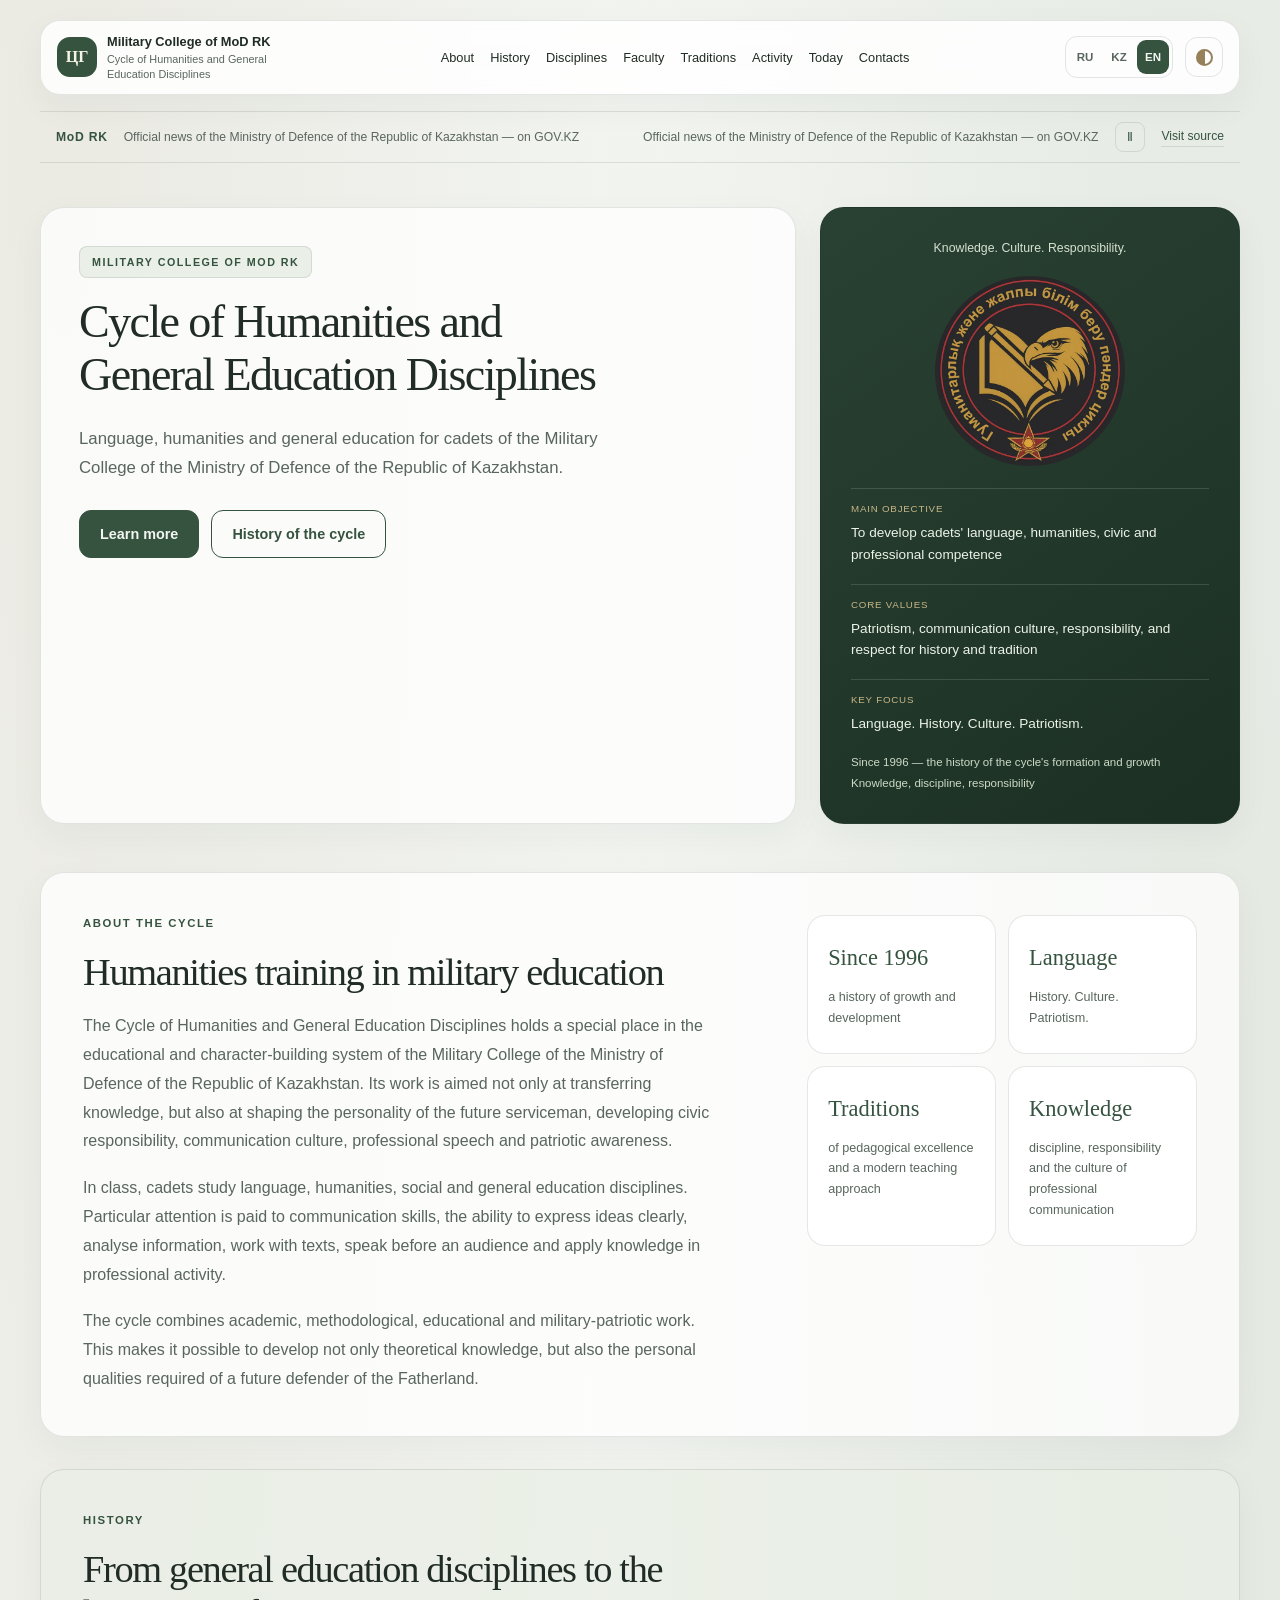
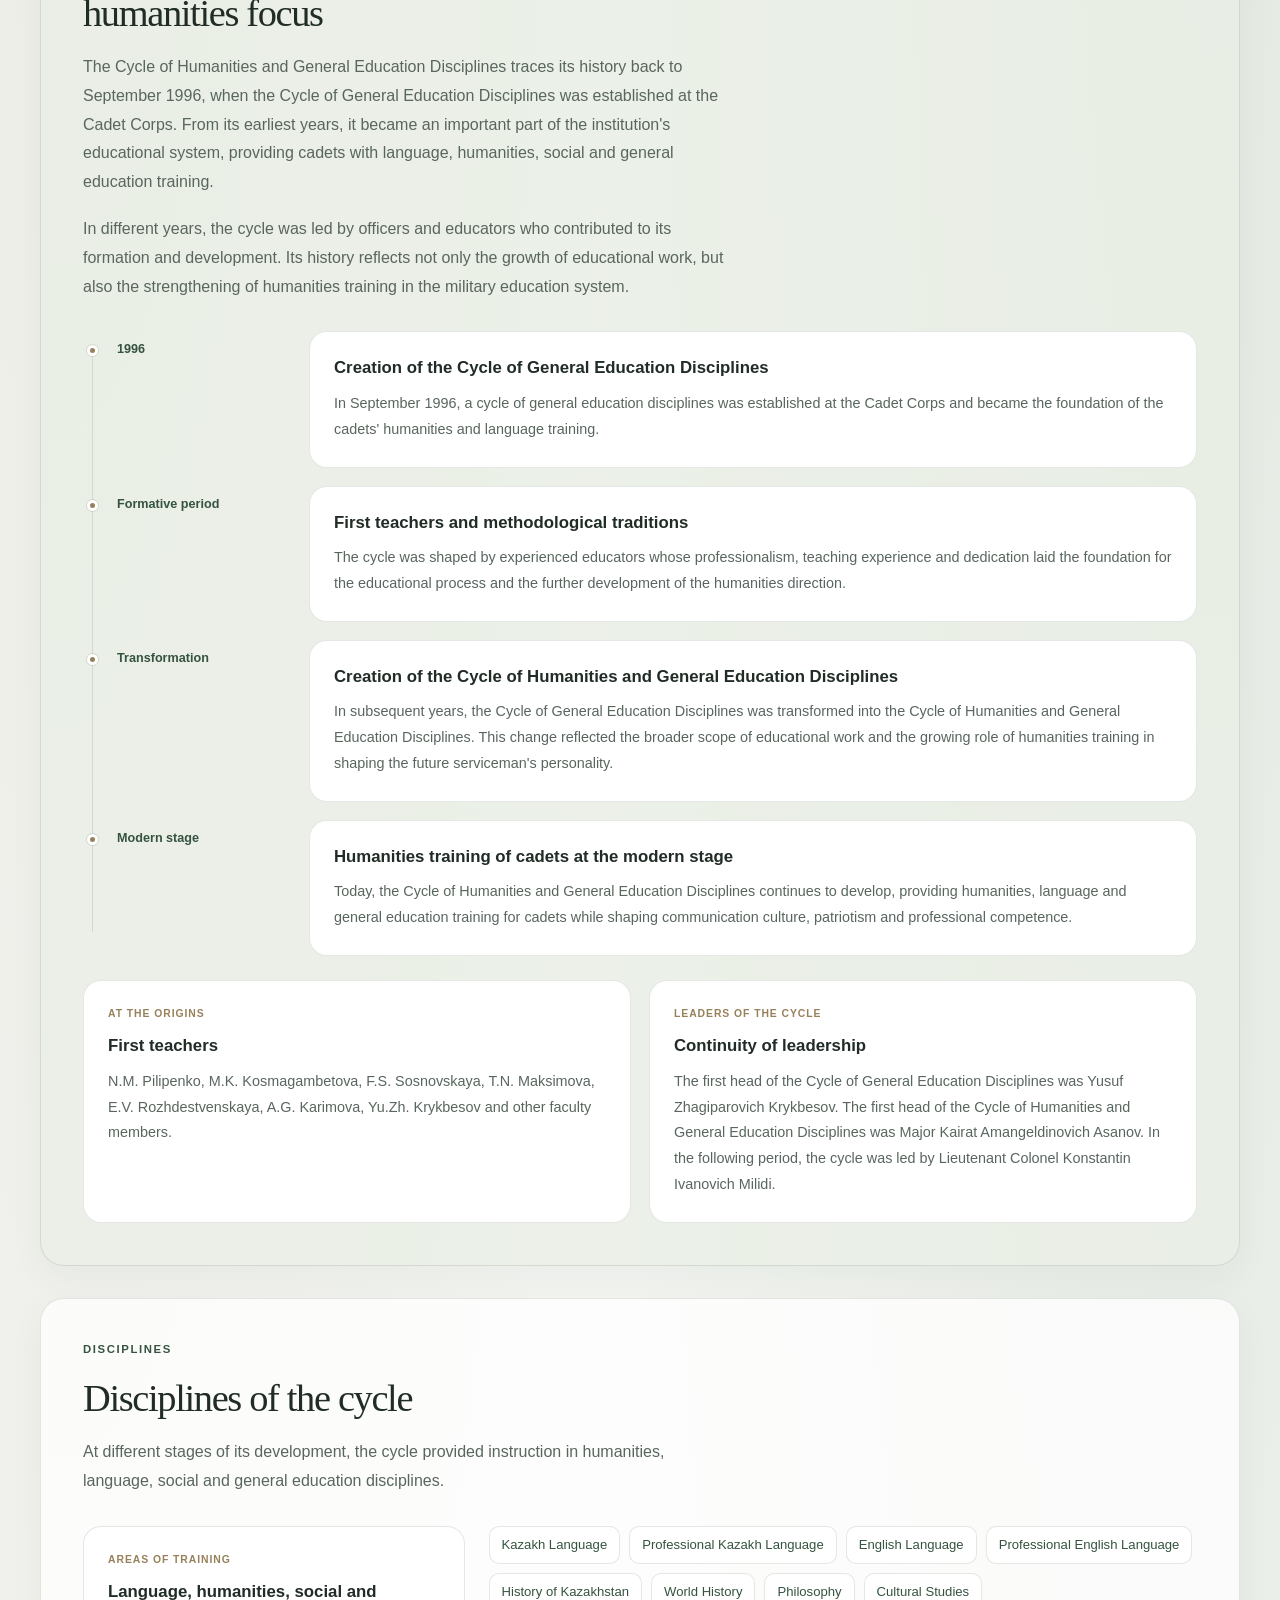
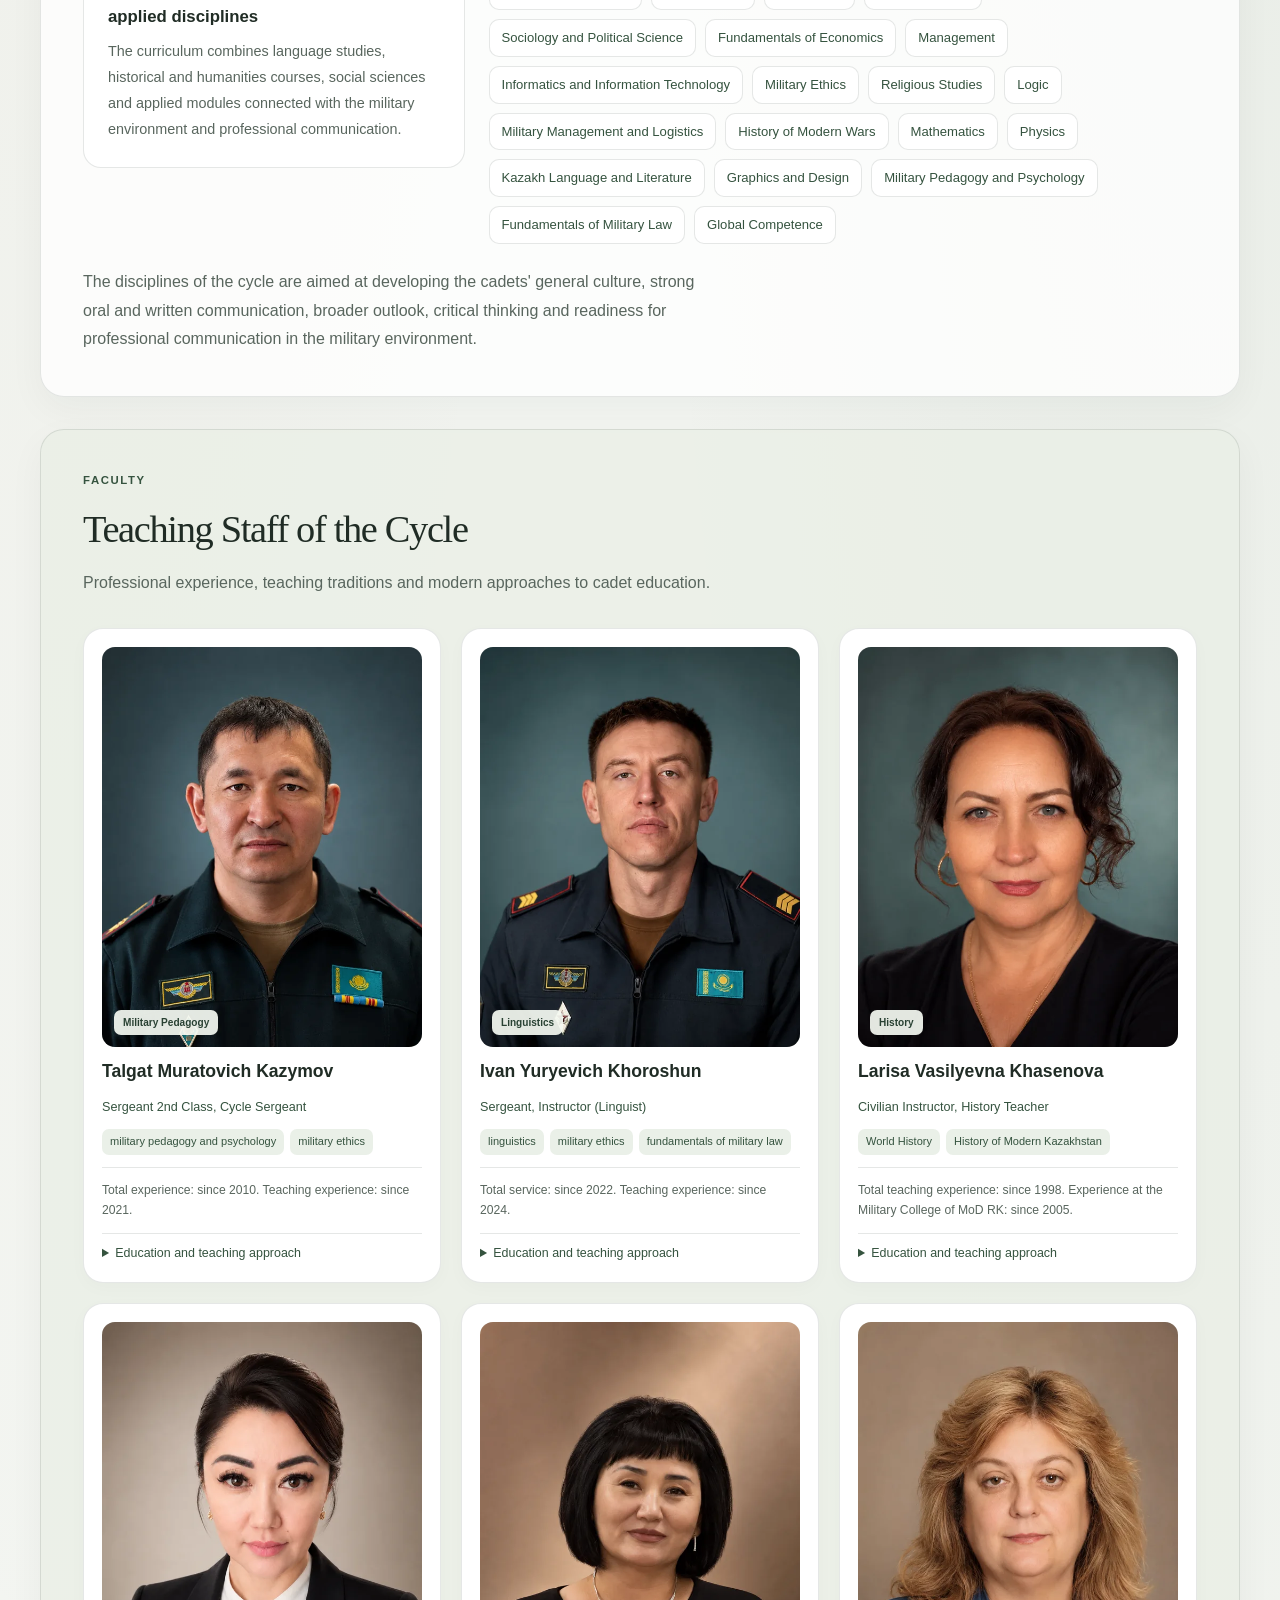
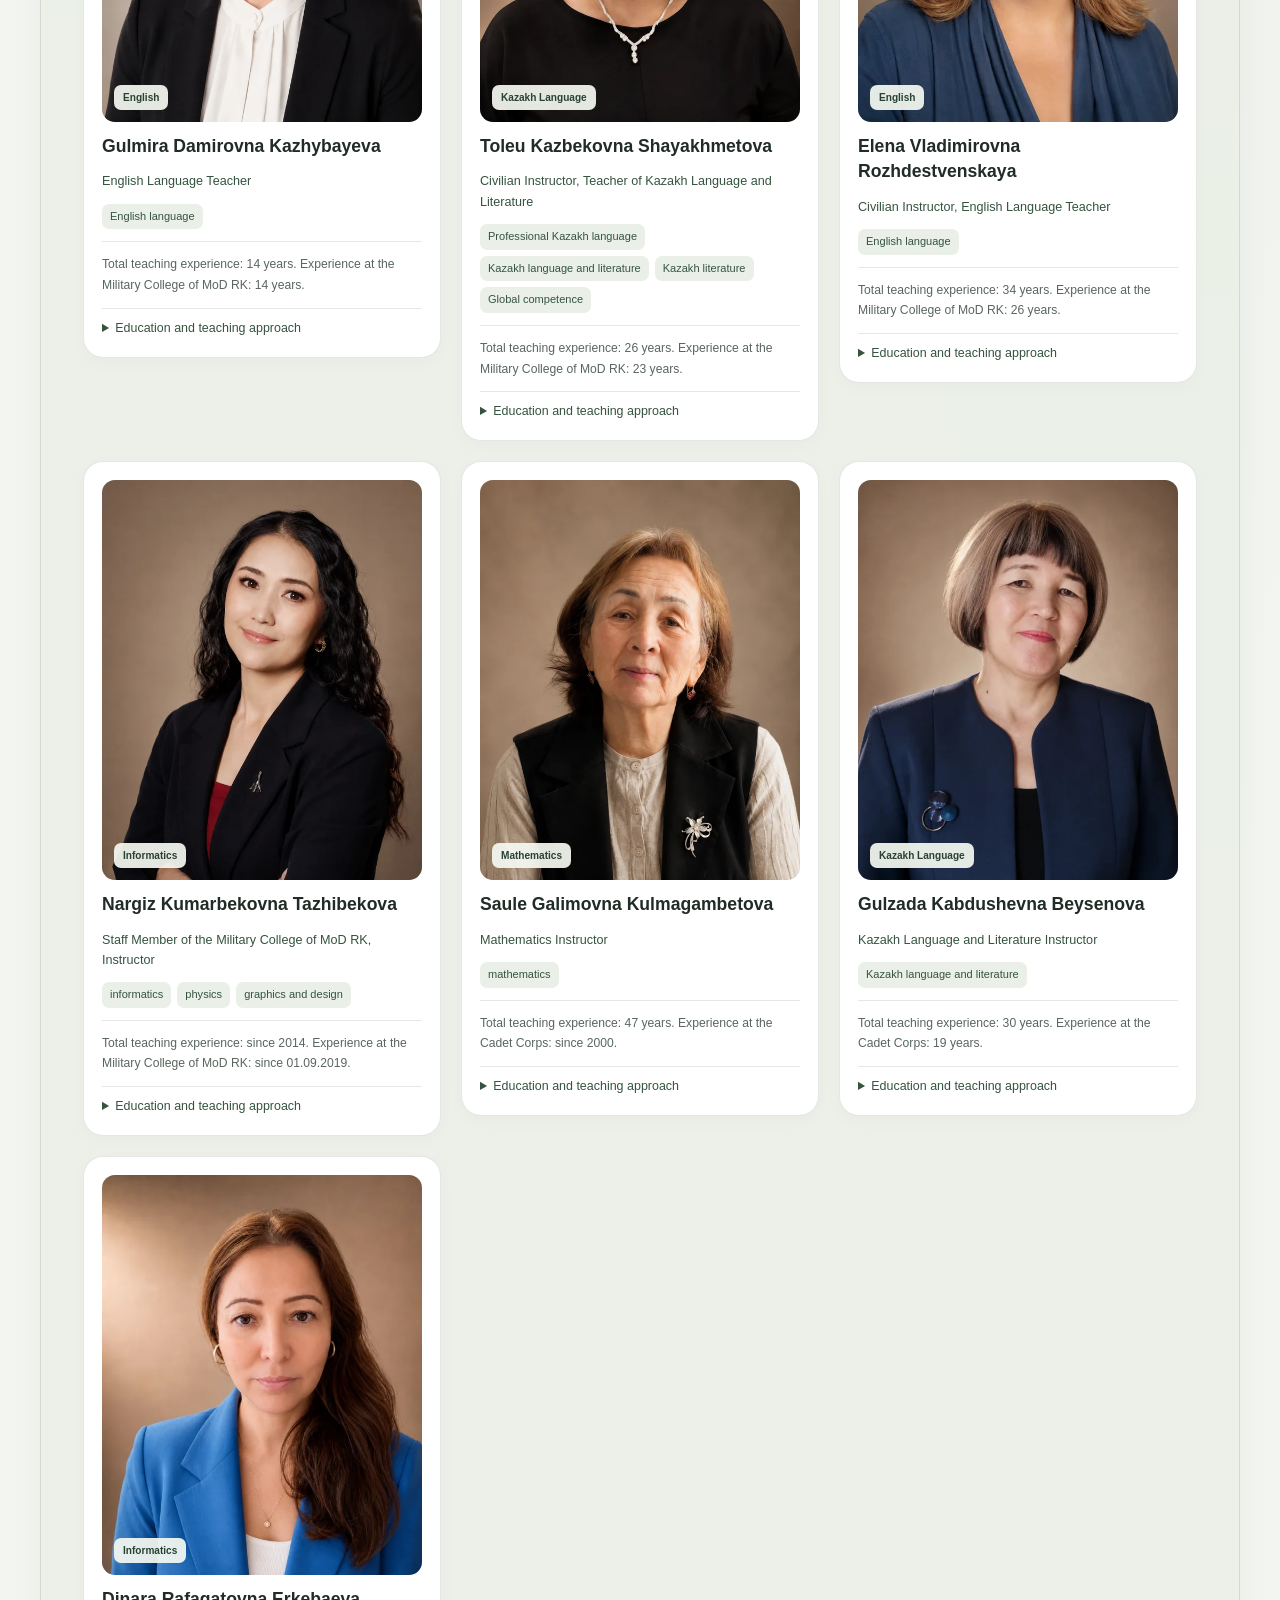
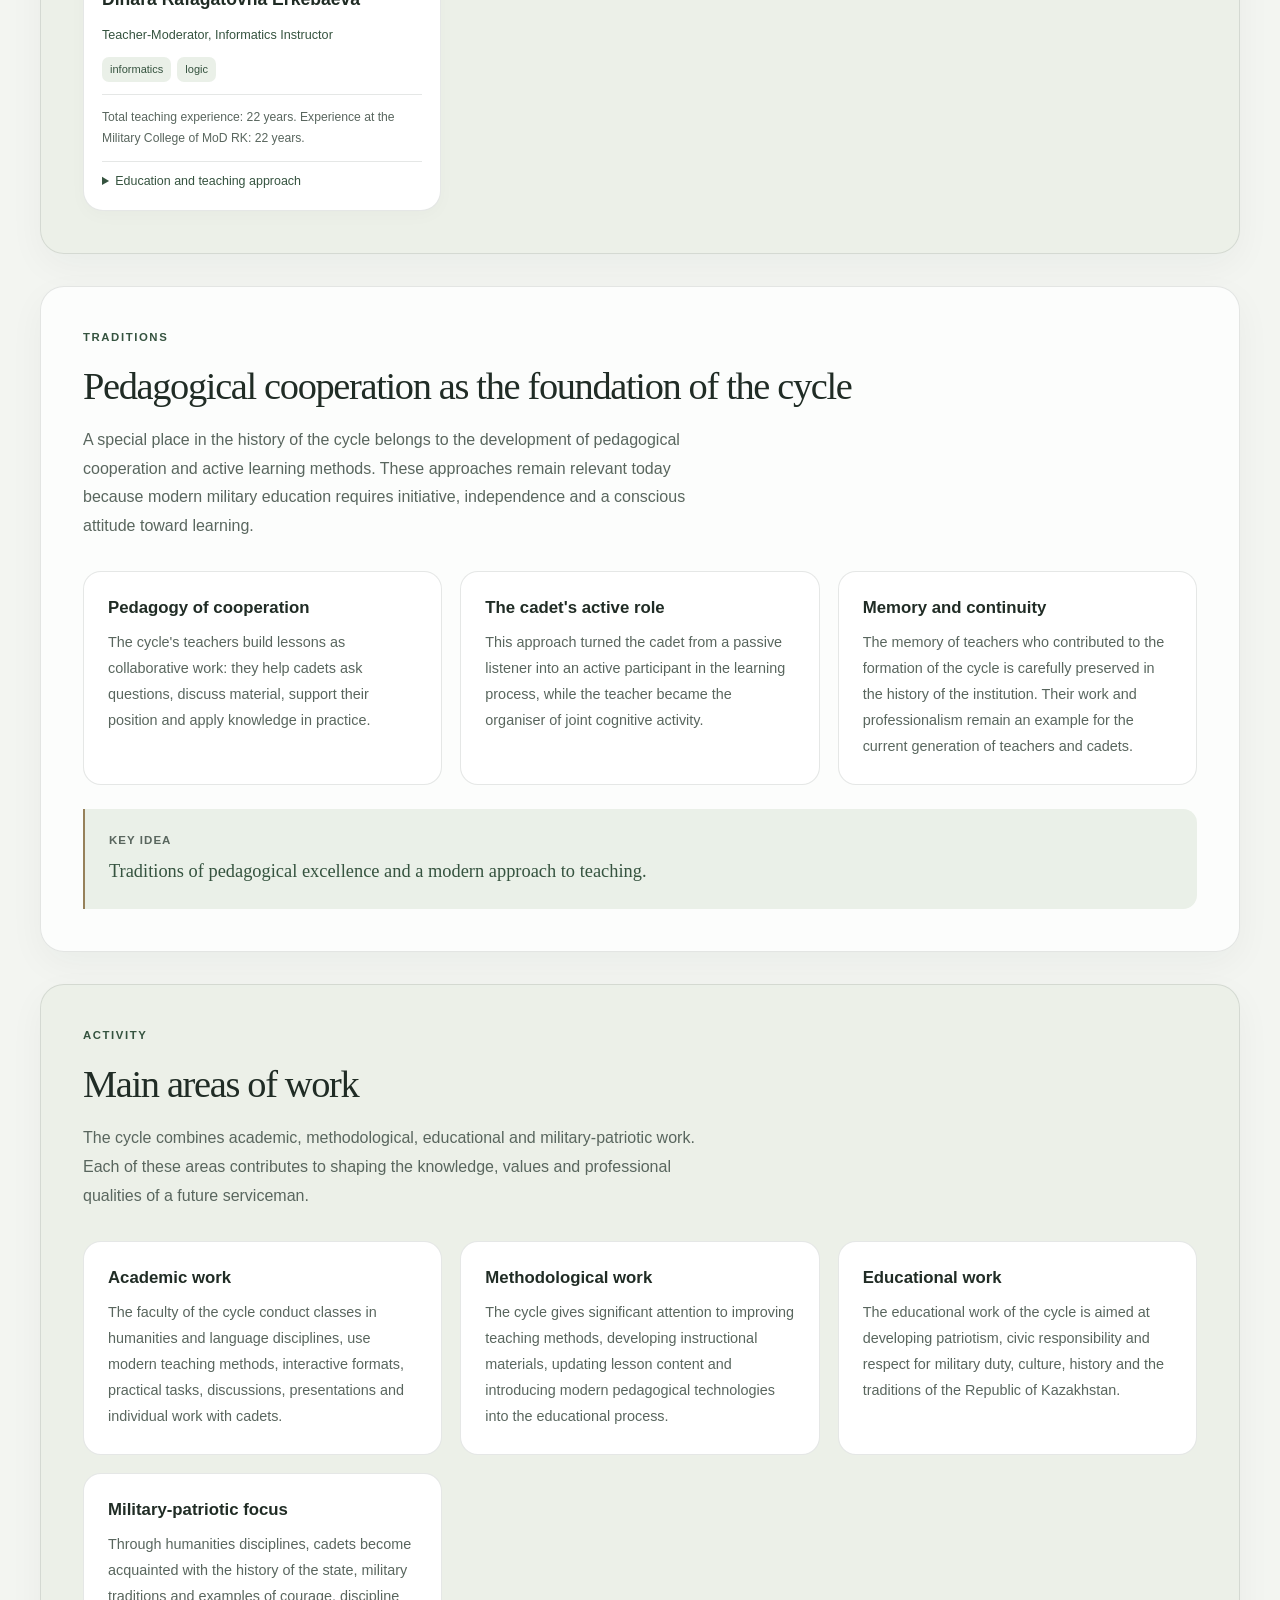
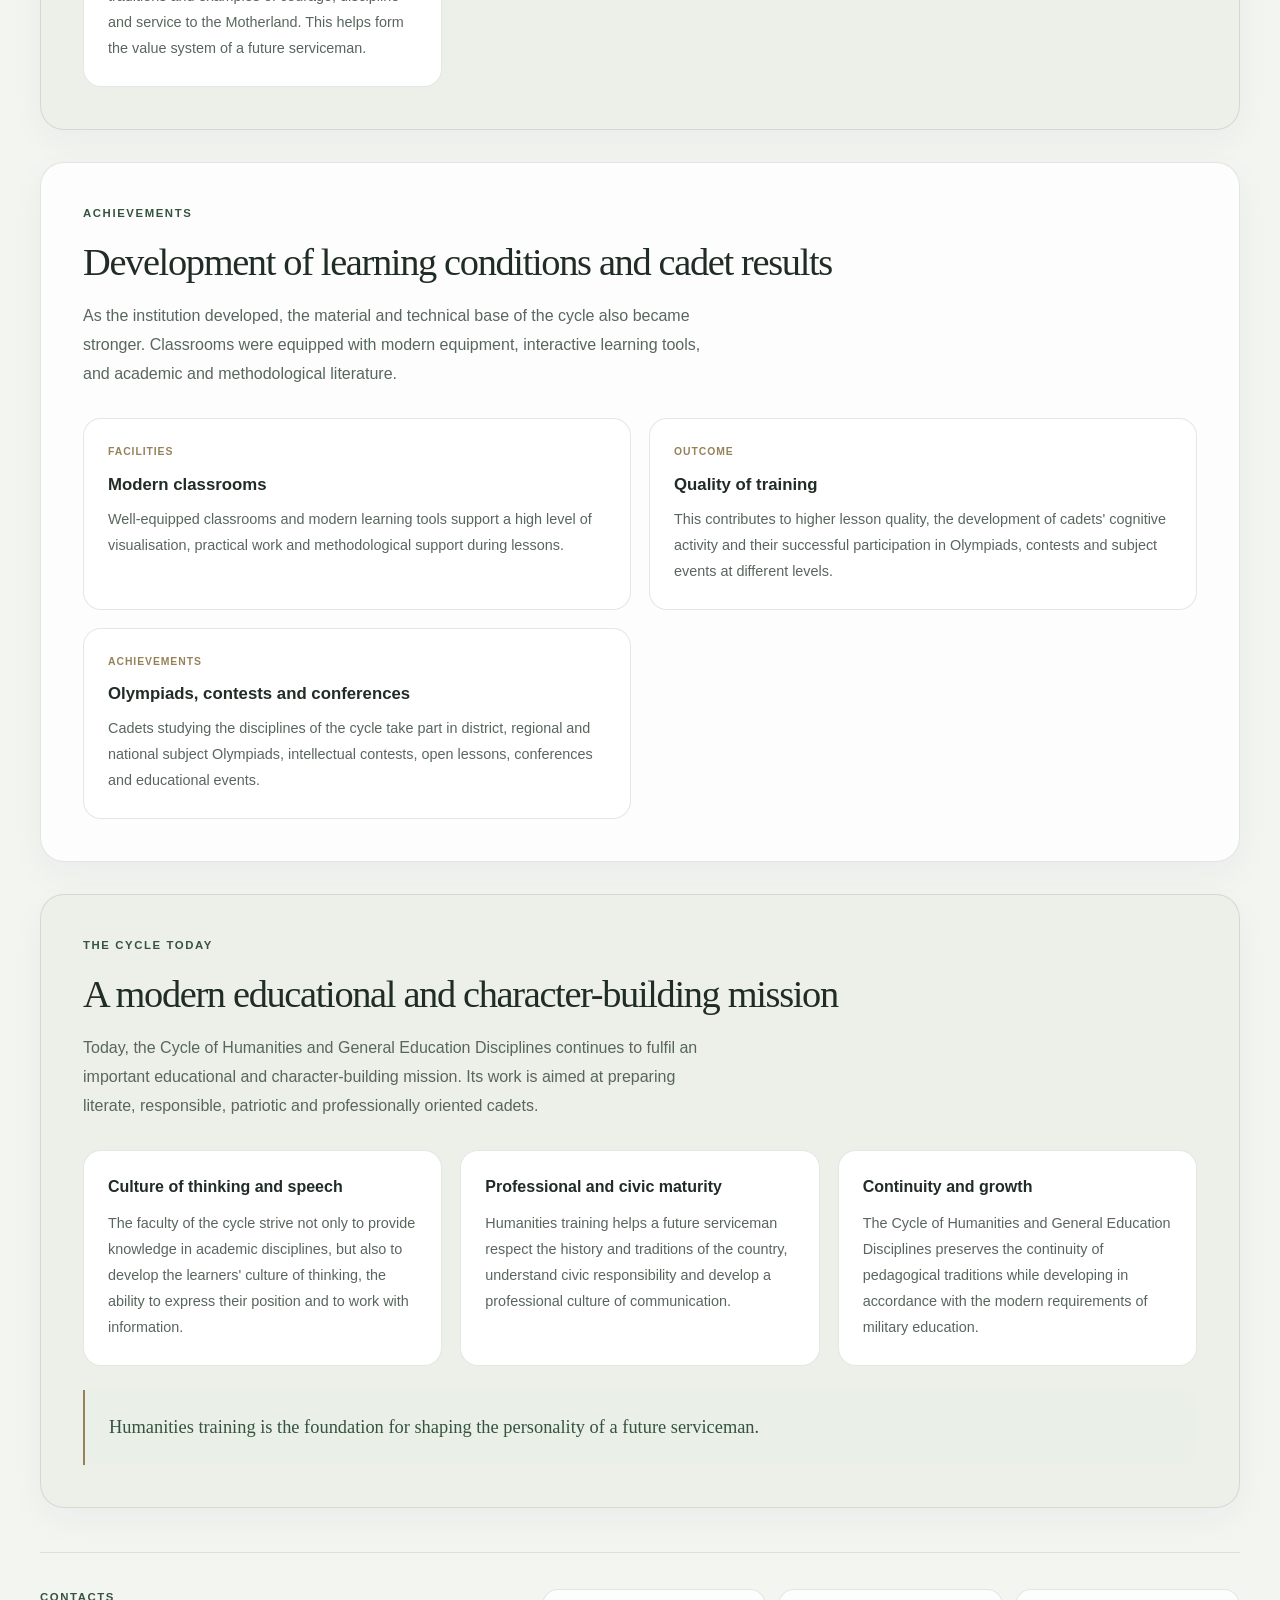
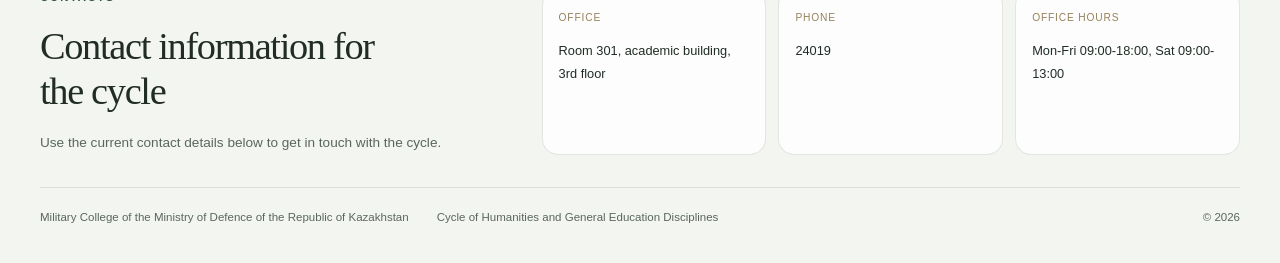
==== en/index.html @ f2869022 "апдейт общие изменения" ====
<!DOCTYPE html>
<html lang="en">
<head>
  <meta charset="UTF-8">
  <meta name="viewport" content="width=device-width, initial-scale=1.0">
  <meta
    name="description"
    content="Subjects, faculty, history and activities of the Humanities and General Education department at the Military College of the Ministry of Defence of Kazakhstan."
  >
  <meta
    name="keywords"
    content="цикл гуманитарных дисциплин, Военный колледж МО РК, Министерство обороны Республики Казахстан, гуманитарные дисциплины, кадетский корпус, преподаватели, военное образование, Кокшетау"
  >
  <meta name="robots" content="index, follow">
  <link rel="canonical" href="https://military-college-humanities.pages.dev/en/">
  <link rel="alternate" hreflang="ru" href="https://military-college-humanities.pages.dev/">
  <link rel="alternate" hreflang="kk" href="https://military-college-humanities.pages.dev/kk/">
  <link rel="alternate" hreflang="en" href="https://military-college-humanities.pages.dev/en/">
  <link rel="alternate" hreflang="x-default" href="https://military-college-humanities.pages.dev/">
  <meta property="og:title" content="Humanities and General Education | Military College of MoD RK">
  <meta
    property="og:description"
    content="Subjects, faculty, history and activities of the Humanities and General Education department at the Military College of the Ministry of Defence of Kazakhstan."
  >
  <meta property="og:type" content="website">
  <meta property="og:url" content="https://military-college-humanities.pages.dev/en/">
  <meta property="og:image" content="https://military-college-humanities.pages.dev/assets/emblem-social.png">
  <link rel="icon" type="image/png" href="../assets/favicon.png">
  <title>Humanities and General Education | Military College of MoD RK</title>
  <link rel="stylesheet" href="../styles.css">
</head>
<body data-theme="light">
  <div class="page-shell">
    <header class="site-header">
      <a class="brand" href="#top" aria-label="Back to top" data-i18n-aria-label="brand.homeAria">
        <span class="brand-mark">ЦГ</span>
        <span class="brand-copy">
          <strong data-i18n="brand.college">Military College of MoD RK</strong>
          <span data-i18n="brand.cycle">Cycle of Humanities and General Education Disciplines</span>
        </span>
      </a>

      <div class="site-actions">
        <nav class="site-nav" id="site-nav" aria-label="Main navigation" data-i18n-aria-label="nav.aria">
          <a href="#about" data-i18n="nav.about">About</a>
          <a href="#history" data-i18n="nav.history">History</a>
          <a href="#disciplines" data-i18n="nav.disciplines">Disciplines</a>
          <a href="#teachers" data-i18n="nav.teachers">Faculty</a>
          <a href="#traditions" data-i18n="nav.traditions">Traditions</a>
          <a href="#activity" data-i18n="nav.activity">Activity</a>
          <a href="#today" data-i18n="nav.today">Today</a>
          <a href="#contacts" data-i18n="nav.contacts">Contacts</a>
        </nav>

        <div class="lang-switcher" aria-label="Language switcher" data-i18n-aria-label="lang.switcherAria">
          <a class="lang-button" href="../" data-lang="ru" hreflang="ru" lang="ru" aria-label="Русский">RU</a>
          <a class="lang-button" href="../kk/" data-lang="kk" hreflang="kk" lang="kk" aria-label="Қазақша">KZ</a>
          <a class="lang-button is-active" href="../en/" data-lang="en" hreflang="en" lang="en" aria-label="English">EN</a>
        </div>

        <button
          class="theme-toggle"
          type="button"
          aria-pressed="false"
          aria-label="Switch site theme"
          data-i18n-aria-label="theme.toggleAria"
        >
          <span class="theme-toggle-icon" aria-hidden="true"></span>
          <span class="theme-toggle-text" data-i18n="theme.toggle">Theme</span>
        </button>
      </div>

      <button
        class="menu-toggle"
        type="button"
        aria-expanded="false"
        aria-controls="site-nav"
        data-i18n="menu.toggle"
      >Menu</button>
    </header>

    <aside class="news-strip" aria-label="GOV.KZ">
      <span class="news-label" data-i18n="news.label">MoD RK</span>
      <div class="news-window"><div class="news-track">
        <a class="news-message" href="https://www.gov.kz/memleket/entities/mod/press/news?lang=en" target="_blank" rel="noopener noreferrer" data-news-source data-i18n="news.message">Official news of the Ministry of Defence of the Republic of Kazakhstan — on GOV.KZ</a>
      </div></div>
      <button class="news-pause" type="button" aria-pressed="false" aria-label="Pause ticker" data-i18n-aria-label="news.pause"><span aria-hidden="true">Ⅱ</span></button>
      <a class="news-source" href="https://www.gov.kz/memleket/entities/mod/press/news?lang=en" target="_blank" rel="noopener noreferrer" data-news-source data-i18n="news.source">Visit source</a>
    </aside>

    <main id="top">
      <section class="hero reveal">
        <div class="hero-copy">
          <p class="eyebrow" data-i18n="hero.eyebrow">Military College of MoD RK</p>
          <h1 data-i18n="hero.title">Cycle of Humanities and General Education Disciplines</h1>
          <p class="hero-text" data-i18n="hero.text1">Language, humanities and general education for cadets of the Military College of the Ministry of Defence of the Republic of Kazakhstan.</p>

          <div class="hero-actions">
            <a class="button button-primary" href="#about" data-i18n="hero.primary">Learn more</a>
            <a class="button button-secondary" href="#history" data-i18n="hero.secondary">History of the cycle</a>
          </div>

        </div>

        <aside class="hero-panel">
          <p class="status" data-i18n="hero.status">Knowledge. Culture. Responsibility.</p>
          <div class="hero-emblem-frame" aria-hidden="true">
            <img
              class="hero-emblem"
              src="../assets/emblem-circle.webp"
              alt=""
              width="640"
              height="640"
              fetchpriority="high"
            >
          </div>
          <div class="hero-panel-block">
            <span class="label" data-i18n="hero.taskLabel">Main objective</span>
            <strong data-i18n="hero.taskText">To develop cadets' language, humanities, civic and professional competence</strong>
          </div>
          <div class="hero-panel-block">
            <span class="label" data-i18n="hero.workLabel">Core values</span>
            <strong data-i18n="hero.workText">Patriotism, communication culture, responsibility, and respect for history and tradition</strong>
          </div>
          <div class="hero-panel-block">
            <span class="label" data-i18n="hero.audienceLabel">Key focus</span>
            <strong data-i18n="hero.audienceText">Language. History. Culture. Patriotism.</strong>
          </div>
          <div class="hero-panel-footer">
            <span data-i18n="hero.footerHead">Since 1996 — the history of the cycle's formation and growth</span>
            <span data-i18n="hero.footerRoom">Knowledge, discipline, responsibility</span>
          </div>
        </aside>
      </section>

      <section class="section section-stack" id="about">
        <div class="section-shell split-section reveal">
          <div class="section-heading">
            <p class="eyebrow" data-i18n="about.eyebrow">About the cycle</p>
            <h2 data-i18n="about.title">Humanities training in military education</h2>
            <p class="section-text" data-i18n="about.text1">The Cycle of Humanities and General Education Disciplines holds a special place in the educational and character-building system of the Military College of the Ministry of Defence of the Republic of Kazakhstan. Its work is aimed not only at transferring knowledge, but also at shaping the personality of the future serviceman, developing civic responsibility, communication culture, professional speech and patriotic awareness.</p>
            <p class="section-text" data-i18n="about.text2">In class, cadets study language, humanities, social and general education disciplines. Particular attention is paid to communication skills, the ability to express ideas clearly, analyse information, work with texts, speak before an audience and apply knowledge in professional activity.</p>
            <p class="section-text" data-i18n="about.text3">The cycle combines academic, methodological, educational and military-patriotic work. This makes it possible to develop not only theoretical knowledge, but also the personal qualities required of a future defender of the Fatherland.</p>
          </div>

          <div class="stats-panel">
            <div class="stat">
              <strong data-i18n="about.stat1Value">Since 1996</strong>
              <span data-i18n="about.stat1">a history of growth and development</span>
            </div>
            <div class="stat">
              <strong data-i18n="about.stat2Value">Language</strong>
              <span data-i18n="about.stat2">History. Culture. Patriotism.</span>
            </div>
            <div class="stat">
              <strong data-i18n="about.stat3Value">Traditions</strong>
              <span data-i18n="about.stat3">of pedagogical excellence and a modern teaching approach</span>
            </div>
            <div class="stat">
              <strong data-i18n="about.stat4Value">Knowledge</strong>
              <span data-i18n="about.stat4">discipline, responsibility and the culture of professional communication</span>
            </div>
          </div>
        </div>
      </section>

      <section class="section section-stack" id="history">
        <div class="section-shell reveal">
          <div class="section-heading">
            <p class="eyebrow" data-i18n="history.eyebrow">History</p>
            <h2 data-i18n="history.title">From general education disciplines to the humanities focus</h2>
            <p class="section-text" data-i18n="history.text1">The Cycle of Humanities and General Education Disciplines traces its history back to September 1996, when the Cycle of General Education Disciplines was established at the Cadet Corps. From its earliest years, it became an important part of the institution's educational system, providing cadets with language, humanities, social and general education training.</p>
            <p class="section-text" data-i18n="history.text2">In different years, the cycle was led by officers and educators who contributed to its formation and development. Its history reflects not only the growth of educational work, but also the strengthening of humanities training in the military education system.</p>
          </div>

          <div class="history-timeline">
            <article class="timeline-item">
              <div class="timeline-period" data-i18n="history.item1Period">1996</div>
              <div class="timeline-card">
                <h3 data-i18n="history.item1Title">Creation of the Cycle of General Education Disciplines</h3>
                <p data-i18n="history.item1Text">In September 1996, a cycle of general education disciplines was established at the Cadet Corps and became the foundation of the cadets' humanities and language training.</p>
              </div>
            </article>

            <article class="timeline-item">
              <div class="timeline-period" data-i18n="history.item2Period">Formative period</div>
              <div class="timeline-card">
                <h3 data-i18n="history.item2Title">First teachers and methodological traditions</h3>
                <p data-i18n="history.item2Text">The cycle was shaped by experienced educators whose professionalism, teaching experience and dedication laid the foundation for the educational process and the further development of the humanities direction.</p>
              </div>
            </article>

            <article class="timeline-item">
              <div class="timeline-period" data-i18n="history.item3Period">Transformation</div>
              <div class="timeline-card">
                <h3 data-i18n="history.item3Title">Creation of the Cycle of Humanities and General Education Disciplines</h3>
                <p data-i18n="history.item3Text">In subsequent years, the Cycle of General Education Disciplines was transformed into the Cycle of Humanities and General Education Disciplines. This change reflected the broader scope of educational work and the growing role of humanities training in shaping the future serviceman's personality.</p>
              </div>
            </article>

            <article class="timeline-item">
              <div class="timeline-period" data-i18n="history.item4Period">Modern stage</div>
              <div class="timeline-card">
                <h3 data-i18n="history.item4Title">Humanities training of cadets at the modern stage</h3>
                <p data-i18n="history.item4Text">Today, the Cycle of Humanities and General Education Disciplines continues to develop, providing humanities, language and general education training for cadets while shaping communication culture, patriotism and professional competence.</p>
              </div>
            </article>
          </div>

          <div class="history-support">
            <article class="history-note">
              <span class="event-tag" data-i18n="history.originsLabel">At the origins</span>
              <h3 data-i18n="history.originsTitle">First teachers</h3>
              <p data-i18n="history.originsText">N.M. Pilipenko, M.K. Kosmagambetova, F.S. Sosnovskaya, T.N. Maksimova, E.V. Rozhdestvenskaya, A.G. Karimova, Yu.Zh. Krykbesov and other faculty members.</p>
            </article>

            <article class="history-note">
              <span class="event-tag" data-i18n="history.leadershipLabel">Leaders of the cycle</span>
              <h3 data-i18n="history.leadershipTitle">Continuity of leadership</h3>
              <p data-i18n="history.leadershipText">The first head of the Cycle of General Education Disciplines was Yusuf Zhagiparovich Krykbesov. The first head of the Cycle of Humanities and General Education Disciplines was Major Kairat Amangeldinovich Asanov. In the following period, the cycle was led by Lieutenant Colonel Konstantin Ivanovich Milidi.</p>
            </article>

          </div>
        </div>
      </section>

      <section class="section section-stack" id="disciplines">
        <div class="section-shell reveal">
          <div class="section-heading">
            <p class="eyebrow" data-i18n="disciplines.eyebrow">Disciplines</p>
            <h2 data-i18n="disciplines.title">Disciplines of the cycle</h2>
            <p class="section-text" data-i18n="disciplines.text1">At different stages of its development, the cycle provided instruction in humanities, language, social and general education disciplines.</p>
          </div>

          <div class="discipline-layout">
            <article class="discipline-summary-card">
              <span class="card-index" data-i18n="disciplines.summaryLabel">Areas of training</span>
              <h3 data-i18n="disciplines.summaryTitle">Language, humanities, social and applied disciplines</h3>
              <p data-i18n="disciplines.summaryText">The curriculum combines language studies, historical and humanities courses, social sciences and applied modules connected with the military environment and professional communication.</p>
            </article>

            <div class="discipline-pill-grid">
              <span class="discipline-pill" data-i18n="disciplines.item1">Kazakh Language</span>
              <span class="discipline-pill" data-i18n="disciplines.item2">Professional Kazakh Language</span>
              <span class="discipline-pill" data-i18n="disciplines.item3">English Language</span>
              <span class="discipline-pill" data-i18n="disciplines.item4">Professional English Language</span>
              <span class="discipline-pill" data-i18n="disciplines.item5">History of Kazakhstan</span>
              <span class="discipline-pill" data-i18n="disciplines.item6">World History</span>
              <span class="discipline-pill" data-i18n="disciplines.item7">Philosophy</span>
              <span class="discipline-pill" data-i18n="disciplines.item8">Cultural Studies</span>
              <span class="discipline-pill" data-i18n="disciplines.item9">Sociology and Political Science</span>
              <span class="discipline-pill" data-i18n="disciplines.item10">Fundamentals of Economics</span>
              <span class="discipline-pill" data-i18n="disciplines.item11">Management</span>
              <span class="discipline-pill" data-i18n="disciplines.item12">Informatics and Information Technology</span>
              <span class="discipline-pill" data-i18n="disciplines.item13">Military Ethics</span>
              <span class="discipline-pill" data-i18n="disciplines.item14">Religious Studies</span>
              <span class="discipline-pill" data-i18n="disciplines.item15">Logic</span>
              <span class="discipline-pill" data-i18n="disciplines.item16">Military Management and Logistics</span>
              <span class="discipline-pill" data-i18n="disciplines.item17">History of Modern Wars</span>
              <span class="discipline-pill" data-i18n="disciplines.item18">Mathematics</span>
              <span class="discipline-pill" data-i18n="disciplines.item19">Physics</span>
              <span class="discipline-pill" data-i18n="disciplines.item20">Kazakh Language and Literature</span>
              <span class="discipline-pill" data-i18n="disciplines.item21">Graphics and Design</span>
              <span class="discipline-pill" data-i18n="disciplines.item22">Military Pedagogy and Psychology</span>
              <span class="discipline-pill" data-i18n="disciplines.item23">Fundamentals of Military Law</span>
              <span class="discipline-pill" data-i18n="disciplines.item24">Global Competence</span>
            </div>
          </div>

          <p class="section-text discipline-note" data-i18n="disciplines.text2">The disciplines of the cycle are aimed at developing the cadets' general culture, strong oral and written communication, broader outlook, critical thinking and readiness for professional communication in the military environment.</p>
        </div>
      </section>

      <section class="section section-stack" id="teachers">
        <div class="section-shell reveal">
          <div class="section-heading">
            <p class="eyebrow" data-i18n="teachers.eyebrow">Faculty</p>
            <h2 data-i18n="teachers.title">Teaching Staff of the Cycle</h2>
            <p class="section-text" data-i18n="teachers.text">Professional experience, teaching traditions and modern approaches to cadet education.</p>
          </div>

          <div class="teacher-grid teacher-grid-single">
            <article class="teacher-card">
<div class="teacher-photo teacher-photo-real">
                <img src="../assets/kazymov-talgat.webp" alt="Казымов Талгат Муратович" loading="lazy" width="600" height="750" decoding="async">
                <span class="teacher-index">01</span>
                <span class="teacher-photo-label" data-i18n="teachers.card10PhotoLabel">Military Pedagogy</span>
              </div>
<h3 class="teacher-name" data-i18n="teachers.card10Name">Talgat Muratovich Kazymov</h3>
<span class="teacher-role" data-i18n="teachers.card10Role">Sergeant 2nd Class, Cycle Sergeant</span>
<p class="teacher-subjects" data-i18n="teachers.card10Subjects">Subjects: military pedagogy and psychology, military ethics</p>
<span class="teacher-detail" data-i18n="teachers.card10Experience">Total experience: since 2010. Teaching experience: since 2021.</span>
<details class="teacher-more"><summary data-i18n="teachers.more">Education and teaching approach</summary>
<p class="teacher-bio" data-i18n="teachers.card10Bio">Education: Zhetysu State University named after Ilyas Zhansugurov, Bachelor's degree in Pedagogy and Psychology, Taldykorgan; Abay Myrzakhmetov University, Master's degree in Pedagogy and Psychology, Kokshetau.</p>
</details>
</article>

            <article class="teacher-card">
<div class="teacher-photo teacher-photo-real">
                <img src="../assets/khoroshun-ivan.webp" alt="Хорошун Иван Юрьевич" loading="lazy" width="600" height="750" decoding="async">
                <span class="teacher-index">02</span>
                <span class="teacher-photo-label" data-i18n="teachers.card1PhotoLabel">Linguistics</span>
              </div>
<h3 class="teacher-name" data-i18n="teachers.card1Name">Ivan Yuryevich Khoroshun</h3>
<span class="teacher-role" data-i18n="teachers.card1Role">Sergeant, Instructor (Linguist)</span>
<p class="teacher-subjects" data-i18n="teachers.card1Subjects">Subjects: linguistics, military ethics, fundamentals of military law</p>
<span class="teacher-detail" data-i18n="teachers.card1Experience">Total service: since 2022. Teaching experience: since 2024.</span>
<details class="teacher-more"><summary data-i18n="teachers.more">Education and teaching approach</summary>
<p class="teacher-bio" data-i18n="teachers.card1Bio">Sergeant Ivan Yuryevich Khoroshun teaches in the field of linguistics, as well as military ethics and fundamentals of military law. He holds a master's degree in philological sciences and a bachelor's degree in Translation Studies.</p>
</details>
</article>

            <article class="teacher-card">
<div class="teacher-photo teacher-photo-real">
                <img src="../assets/khasenova-larisa.webp" alt="Хасенова Лариса Васильевна" loading="lazy" width="600" height="750" decoding="async">
                <span class="teacher-index">03</span>
                <span class="teacher-photo-label" data-i18n="teachers.card2PhotoLabel">History</span>
              </div>
<h3 class="teacher-name" data-i18n="teachers.card2Name">Larisa Vasilyevna Khasenova</h3>
<span class="teacher-role" data-i18n="teachers.card2Role">Civilian Instructor, History Teacher</span>
<p class="teacher-subjects" data-i18n="teachers.card2Subjects">Subjects: World History, History of Modern Kazakhstan</p>
<span class="teacher-detail" data-i18n="teachers.card2Experience">Total teaching experience: since 1998. Experience at the Military College of MoD RK: since 2005.</span>
<details class="teacher-more"><summary data-i18n="teachers.more">Education and teaching approach</summary>
<p class="teacher-bio" data-i18n="teachers.card2Bio">Larisa Vasilyevna Khasenova teaches history-related disciplines. She has higher education from Omsk State University, with qualification as a historian and history teacher. Her methodological focus is the development of learners' cognitive activity and analytical skills through step-by-step training in creating and using structural-logical schemes when studying historical material.</p>
</details>
</article>

            <article class="teacher-card">
<div class="teacher-photo teacher-photo-real">
                <img src="../assets/kazhybayeva-gulmira.webp" alt="Кажыбаева Гульмира Дамировна" loading="lazy" width="600" height="750" decoding="async">
                <span class="teacher-index">04</span>
                <span class="teacher-photo-label" data-i18n="teachers.card3PhotoLabel">English</span>
              </div>
<h3 class="teacher-name" data-i18n="teachers.card3Name">Gulmira Damirovna Kazhybayeva</h3>
<span class="teacher-role" data-i18n="teachers.card3Role">English Language Teacher</span>
<p class="teacher-subjects" data-i18n="teachers.card3Subjects">Subjects: English language</p>
<span class="teacher-detail" data-i18n="teachers.card3Experience">Total teaching experience: 14 years. Experience at the Military College of MoD RK: 14 years.</span>
<details class="teacher-more"><summary data-i18n="teachers.more">Education and teaching approach</summary>
<p class="teacher-bio" data-i18n="teachers.card3Bio">Gulmira Damirovna Kazhybayeva teaches English. She graduated from Shokan Ualikhanov Kokshetau State University with qualification as an English language teacher. Her methodological focus is the organisation of a differentiated approach in English lessons for groups with different levels of preparation.</p>
</details>
</article>

            <article class="teacher-card">
<div class="teacher-photo teacher-photo-real">
                <img src="../assets/shayakhmetova-toleu.webp" alt="Шаяхметова Толеу Казбековна" loading="lazy" width="600" height="750" decoding="async">
                <span class="teacher-index">05</span>
                <span class="teacher-photo-label" data-i18n="teachers.card4PhotoLabel">Kazakh Language</span>
              </div>
<h3 class="teacher-name" data-i18n="teachers.card4Name">Toleu Kazbekovna Shayakhmetova</h3>
<span class="teacher-role" data-i18n="teachers.card4Role">Civilian Instructor, Teacher of Kazakh Language and Literature</span>
<p class="teacher-subjects" data-i18n="teachers.card4Subjects">Subjects: Professional Kazakh language, Kazakh language and literature, Kazakh literature, Global competence</p>
<span class="teacher-detail" data-i18n="teachers.card4Experience">Total teaching experience: 26 years. Experience at the Military College of MoD RK: 23 years.</span>
<details class="teacher-more"><summary data-i18n="teachers.more">Education and teaching approach</summary>
<p class="teacher-bio" data-i18n="teachers.card4Bio">Toleu Kazbekovna Shayakhmetova teaches Kazakh language and literature. She studied in Kokshetau at the Shokan Ualikhanov Institute, Faculty of Philology, with qualification as a teacher of Kazakh language and literature. Her methodological topic is the development of cadets' creative abilities in Kazakh literature lessons.</p>
</details>
</article>

            <article class="teacher-card">
<div class="teacher-photo teacher-photo-real">
                <img src="../assets/rozhdestvenskaya-elena.webp" alt="Рождественская Елена Владимировна" loading="lazy" width="600" height="750" decoding="async">
                <span class="teacher-index">06</span>
                <span class="teacher-photo-label" data-i18n="teachers.card5PhotoLabel">English</span>
              </div>
<h3 class="teacher-name" data-i18n="teachers.card5Name">Elena Vladimirovna Rozhdestvenskaya</h3>
<span class="teacher-role" data-i18n="teachers.card5Role">Civilian Instructor, English Language Teacher</span>
<p class="teacher-subjects" data-i18n="teachers.card5Subjects">Subjects: English language</p>
<span class="teacher-detail" data-i18n="teachers.card5Experience">Total teaching experience: 34 years. Experience at the Military College of MoD RK: 26 years.</span>
<details class="teacher-more"><summary data-i18n="teachers.more">Education and teaching approach</summary>
<p class="teacher-bio" data-i18n="teachers.card5Bio">Elena Vladimirovna Rozhdestvenskaya teaches English. She graduated from Tashkent State University of World Languages with qualification as an English language teacher. Her methodological topic is the activation of cadets' learning activity in English lessons.</p>
</details>
</article>

            <article class="teacher-card">
<div class="teacher-photo teacher-photo-real">
                <img src="../assets/tazhibekova-nargiz.webp" alt="Тажибекова Наргиз Кумарбековна" loading="lazy" width="600" height="750" decoding="async">
                <span class="teacher-index">07</span>
                <span class="teacher-photo-label" data-i18n="teachers.card6PhotoLabel">Informatics</span>
              </div>
<h3 class="teacher-name" data-i18n="teachers.card6Name">Nargiz Kumarbekovna Tazhibekova</h3>
<span class="teacher-role" data-i18n="teachers.card6Role">Staff Member of the Military College of MoD RK, Instructor</span>
<p class="teacher-subjects" data-i18n="teachers.card6Subjects">Subjects: informatics, physics, graphics and design</p>
<span class="teacher-detail" data-i18n="teachers.card6Experience">Total teaching experience: since 2014. Experience at the Military College of MoD RK: since 01.09.2019.</span>
<details class="teacher-more"><summary data-i18n="teachers.more">Education and teaching approach</summary>
<p class="teacher-bio" data-i18n="teachers.card6Bio">Education: South Kazakhstan State Pedagogical Institute named after Ozbekali Zhanibekov, Bachelor's degree, 2013. Methodological focus: using modern information technologies and interactive teaching methods to develop learners' logical thinking, technical skills and cognitive activity.</p>
</details>
</article>

            <article class="teacher-card">
<div class="teacher-photo teacher-photo-real">
                <img src="../assets/kulmagambetova-saule.webp" alt="Кульмагамбетова Сауле Галимовна" loading="lazy" width="600" height="750" decoding="async">
                <span class="teacher-index">08</span>
                <span class="teacher-photo-label" data-i18n="teachers.card7PhotoLabel">Mathematics</span>
              </div>
<h3 class="teacher-name" data-i18n="teachers.card7Name">Saule Galimovna Kulmagambetova</h3>
<span class="teacher-role" data-i18n="teachers.card7Role">Mathematics Instructor</span>
<p class="teacher-subjects" data-i18n="teachers.card7Subjects">Subject: mathematics</p>
<span class="teacher-detail" data-i18n="teachers.card7Experience">Total teaching experience: 47 years. Experience at the Cadet Corps: since 2000.</span>
<details class="teacher-more"><summary data-i18n="teachers.more">Education and teaching approach</summary>
<p class="teacher-bio" data-i18n="teachers.card7Bio">Education: Kokshetau Pedagogical Institute, Faculty of Physics and Mathematics, qualification in Mathematics, 1974. Methodological focus: differentiated approach in mathematics lessons.</p>
</details>
</article>

            <article class="teacher-card">
<div class="teacher-photo teacher-photo-real">
                <img src="../assets/beysenova-gulzada.webp" alt="Бейсенова Гулзада Кабдушевна" loading="lazy" width="600" height="750" decoding="async">
                <span class="teacher-index">09</span>
                <span class="teacher-photo-label" data-i18n="teachers.card8PhotoLabel">Kazakh Language</span>
              </div>
<h3 class="teacher-name" data-i18n="teachers.card8Name">Gulzada Kabdushevna Beysenova</h3>
<span class="teacher-role" data-i18n="teachers.card8Role">Kazakh Language and Literature Instructor</span>
<p class="teacher-subjects" data-i18n="teachers.card8Subjects">Subjects: Kazakh language and literature</p>
<span class="teacher-detail" data-i18n="teachers.card8Experience">Total teaching experience: 30 years. Experience at the Cadet Corps: 19 years.</span>
<details class="teacher-more"><summary data-i18n="teachers.more">Education and teaching approach</summary>
<p class="teacher-bio" data-i18n="teachers.card8Bio">Education: Kokshetau University named after Sh. Ualikhanov, 2006. Qualification: teacher of Kazakh language and literature. Methodological focus: improving cadets' learning literacy through information and communication technologies in teaching Kazakh language and literature.</p>
</details>
</article>

            <article class="teacher-card">
<div class="teacher-photo teacher-photo-real">
                <img src="../assets/erkebaeva-dinara.webp" alt="Еркебаева Динара Рафагатовна" loading="lazy" width="600" height="750" decoding="async">
                <span class="teacher-index">10</span>
                <span class="teacher-photo-label" data-i18n="teachers.card9PhotoLabel">Informatics</span>
              </div>
<h3 class="teacher-name" data-i18n="teachers.card9Name">Dinara Rafagatovna Erkebaeva</h3>
<span class="teacher-role" data-i18n="teachers.card9Role">Teacher-Moderator, Informatics Instructor</span>
<p class="teacher-subjects" data-i18n="teachers.card9Subjects">Subjects: informatics, logic</p>
<span class="teacher-detail" data-i18n="teachers.card9Experience">Total teaching experience: 22 years. Experience at the Military College of MoD RK: 22 years.</span>
<details class="teacher-more"><summary data-i18n="teachers.more">Education and teaching approach</summary>
<p class="teacher-bio" data-i18n="teachers.card9Bio">Education: higher education, programmer-economist. Methodological focus: an individual differentiated approach in informatics lessons.</p>
</details>
</article>
          </div>
        </div>
      </section>

      <section class="section section-stack" id="traditions">
        <div class="section-shell reveal">
          <div class="section-heading">
            <p class="eyebrow" data-i18n="traditions.eyebrow">Traditions</p>
            <h2 data-i18n="traditions.title">Pedagogical cooperation as the foundation of the cycle</h2>
            <p class="section-text" data-i18n="traditions.text">A special place in the history of the cycle belongs to the development of pedagogical cooperation and active learning methods. These approaches remain relevant today because modern military education requires initiative, independence and a conscious attitude toward learning.</p>
          </div>

          <div class="feature-grid tradition-grid">
            <article class="feature-card">
              <h3 data-i18n="traditions.card1Title">Pedagogy of cooperation</h3>
              <p data-i18n="traditions.card1Text">The cycle's teachers build lessons as collaborative work: they help cadets ask questions, discuss material, support their position and apply knowledge in practice.</p>
            </article>

            <article class="feature-card">
              <h3 data-i18n="traditions.card2Title">The cadet's active role</h3>
              <p data-i18n="traditions.card2Text">This approach turned the cadet from a passive listener into an active participant in the learning process, while the teacher became the organiser of joint cognitive activity.</p>
            </article>

            <article class="feature-card">
              <h3 data-i18n="traditions.card3Title">Memory and continuity</h3>
              <p data-i18n="traditions.card3Text">The memory of teachers who contributed to the formation of the cycle is carefully preserved in the history of the institution. Their work and professionalism remain an example for the current generation of teachers and cadets.</p>
            </article>
          </div>

          <div class="tradition-highlight">
            <span class="event-tag" data-i18n="traditions.highlightLabel">Key idea</span>
            <p data-i18n="traditions.highlightText">Traditions of pedagogical excellence and a modern approach to teaching.</p>
          </div>
        </div>
      </section>

      <section class="section section-stack" id="activity">
        <div class="section-shell reveal">
          <div class="section-heading">
            <p class="eyebrow" data-i18n="activity.eyebrow">Activity</p>
            <h2 data-i18n="activity.title">Main areas of work</h2>
            <p class="section-text" data-i18n="activity.text">The cycle combines academic, methodological, educational and military-patriotic work. Each of these areas contributes to shaping the knowledge, values and professional qualities of a future serviceman.</p>
          </div>

          <div class="feature-grid">
            <article class="feature-card">
              <h3 data-i18n="activity.card1Title">Academic work</h3>
              <p data-i18n="activity.card1Text">The faculty of the cycle conduct classes in humanities and language disciplines, use modern teaching methods, interactive formats, practical tasks, discussions, presentations and individual work with cadets.</p>
            </article>

            <article class="feature-card">
              <h3 data-i18n="activity.card2Title">Methodological work</h3>
              <p data-i18n="activity.card2Text">The cycle gives significant attention to improving teaching methods, developing instructional materials, updating lesson content and introducing modern pedagogical technologies into the educational process.</p>
            </article>

            <article class="feature-card">
              <h3 data-i18n="activity.card3Title">Educational work</h3>
              <p data-i18n="activity.card3Text">The educational work of the cycle is aimed at developing patriotism, civic responsibility and respect for military duty, culture, history and the traditions of the Republic of Kazakhstan.</p>
            </article>

            <article class="feature-card">
              <h3 data-i18n="activity.card4Title">Military-patriotic focus</h3>
              <p data-i18n="activity.card4Text">Through humanities disciplines, cadets become acquainted with the history of the state, military traditions and examples of courage, discipline and service to the Motherland. This helps form the value system of a future serviceman.</p>
            </article>
          </div>
        </div>
      </section>

      <section class="section section-stack" id="achievements">
        <div class="section-shell reveal">
          <div class="section-heading">
            <p class="eyebrow" data-i18n="achievements.eyebrow">Achievements</p>
            <h2 data-i18n="achievements.title">Development of learning conditions and cadet results</h2>
            <p class="section-text" data-i18n="achievements.text">As the institution developed, the material and technical base of the cycle also became stronger. Classrooms were equipped with modern equipment, interactive learning tools, and academic and methodological literature.</p>
          </div>

          <div class="event-grid">
            <article class="event-card">
              <span class="event-tag" data-i18n="achievements.card1Tag">Facilities</span>
              <h3 data-i18n="achievements.card1Title">Modern classrooms</h3>
              <p data-i18n="achievements.card1Text">Well-equipped classrooms and modern learning tools support a high level of visualisation, practical work and methodological support during lessons.</p>
            </article>

            <article class="event-card">
              <span class="event-tag" data-i18n="achievements.card2Tag">Outcome</span>
              <h3 data-i18n="achievements.card2Title">Quality of training</h3>
              <p data-i18n="achievements.card2Text">This contributes to higher lesson quality, the development of cadets' cognitive activity and their successful participation in Olympiads, contests and subject events at different levels.</p>
            </article>

            <article class="event-card">
              <span class="event-tag" data-i18n="achievements.card3Tag">Achievements</span>
              <h3 data-i18n="achievements.card3Title">Olympiads, contests and conferences</h3>
              <p data-i18n="achievements.card3Text">Cadets studying the disciplines of the cycle take part in district, regional and national subject Olympiads, intellectual contests, open lessons, conferences and educational events.</p>
            </article>
          </div>
        </div>
      </section>

      <section class="section section-stack" id="today">
        <div class="section-shell reveal">
          <div class="section-heading">
            <p class="eyebrow" data-i18n="today.eyebrow">The cycle today</p>
            <h2 data-i18n="today.title">A modern educational and character-building mission</h2>
            <p class="section-text" data-i18n="today.text1">Today, the Cycle of Humanities and General Education Disciplines continues to fulfil an important educational and character-building mission. Its work is aimed at preparing literate, responsible, patriotic and professionally oriented cadets.</p>
          </div>

          <div class="resource-list">
            <article class="resource-item">
              <strong data-i18n="today.card1Title">Culture of thinking and speech</strong>
              <p data-i18n="today.card1Text">The faculty of the cycle strive not only to provide knowledge in academic disciplines, but also to develop the learners' culture of thinking, the ability to express their position and to work with information.</p>
            </article>
            <article class="resource-item">
              <strong data-i18n="today.card2Title">Professional and civic maturity</strong>
              <p data-i18n="today.card2Text">Humanities training helps a future serviceman respect the history and traditions of the country, understand civic responsibility and develop a professional culture of communication.</p>
            </article>
            <article class="resource-item">
              <strong data-i18n="today.card3Title">Continuity and growth</strong>
              <p data-i18n="today.card3Text">The Cycle of Humanities and General Education Disciplines preserves the continuity of pedagogical traditions while developing in accordance with the modern requirements of military education.</p>
            </article>
          </div>
          <div class="today-quote" data-i18n="today.quote">Humanities training is the foundation for shaping the personality of a future serviceman.</div>
        </div>
      </section>
    </main>

    <footer class="site-footer" id="contacts">
      <div class="footer-top">
        <div class="footer-heading">
          <p class="eyebrow" data-i18n="contacts.eyebrow">Contacts</p>
          <h2 data-i18n="contacts.title">Contact information for the cycle</h2>
          <p class="footer-text" data-i18n="contacts.text">Use the current contact details below to get in touch with the cycle.</p>
        </div>

        <div class="contact-card">
          <article class="contact-item">
            <span class="contact-label" data-i18n="contacts.roomLabel">Office</span>
            <strong data-i18n="contacts.roomValue">Room 301, academic building, 3rd floor</strong>
          </article>
          <article class="contact-item">
            <span class="contact-label" data-i18n="contacts.phoneLabel">Phone</span>
            <strong data-i18n="contacts.phoneValue">24019</strong>
          </article>
          <article class="contact-item">
            <span class="contact-label" data-i18n="contacts.scheduleLabel">Office hours</span>
            <strong data-i18n="contacts.scheduleValue">Mon-Fri 09:00-18:00, Sat 09:00-13:00</strong>
          </article>
        </div>
      </div>

      <div class="footer-meta">
        <p data-i18n="footer.college">Military College of the Ministry of Defence of the Republic of Kazakhstan</p>
        <p data-i18n="footer.cycle">Cycle of Humanities and General Education Disciplines</p>
        <p>&copy; <span id="year">2026</span></p>
      </div>
    </footer>
  </div>

  <script src="../translations.js" defer></script>
  <script src="../script.js" defer></script>
</body>
</html>
---- styles.css ----
:root {
  color-scheme: light;
  --bg: #f3f5f1; --ink: #202c25; --muted: #59665e;
  --accent: #35533f; --accent-soft: #eaf0e8; --gold: #96815a;
  --line: rgba(40, 63, 48, .12); --glass: rgba(255, 255, 255, .86);
  --card: #fff; --section: rgba(255, 255, 255, .76);
  --section-alt: rgba(233, 239, 230, .78);
  --shadow: 0 12px 36px rgba(34, 55, 40, .045); --radius: 24px;
}
body[data-theme="dark"] {
  color-scheme: dark;
  --bg: #111a15; --ink: #eaf0e9; --muted: #bac7ba;
  --accent: #bdd3b5; --accent-soft: #2a3b2d; --gold: #c5af81;
  --line: rgba(222, 237, 217, .13); --glass: rgba(21, 33, 25, .94);
  --card: #1c2a21; --section: rgba(26, 40, 31, .86);
  --section-alt: rgba(32, 47, 35, .86); --shadow: 0 12px 36px rgba(0, 0, 0, .12);
}
*, *::before, *::after { box-sizing: border-box; }
html { scroll-behavior: smooth; scroll-padding-top: 110px; }
body {
  margin: 0; color: var(--ink);
  background: radial-gradient(ellipse at 5% 0, rgba(150, 129, 90, .09), transparent 38rem), radial-gradient(ellipse at 95% 12%, rgba(76, 112, 72, .09), transparent 40rem), var(--bg);
  font-family: "Aptos", "Segoe UI", sans-serif; line-height: 1.65;
}
a { color: inherit; text-decoration: none; }
button { font: inherit; cursor: pointer; }
button, a, summary { -webkit-tap-highlight-color: transparent; }
:focus-visible { outline: 2px solid var(--gold); outline-offset: 5px; }
img { display: block; max-width: 100%; }
h1, h2, h3, p { margin-top: 0; }
h1, h2, h3, p, span, strong { min-width: 0; hyphens: none; word-break: normal; overflow-wrap: normal; }
.page-shell { width: min(1200px, calc(100% - 48px)); margin: auto; padding: 20px 0 36px; }
.site-header {
  position: sticky; top: 12px; z-index: 50; display: flex; align-items: center; gap: 20px; padding: 12px 16px;
  border: 1px solid var(--line); border-radius: 20px; background: var(--glass); backdrop-filter: blur(14px); box-shadow: var(--shadow);
}
.brand { display: flex; align-items: center; gap: 10px; min-width: 0; flex: 0 1 220px; }
.brand-mark { display: grid; place-items: center; flex: 0 0 40px; height: 40px; border-radius: 13px; background: #35533f; color: #f6f4e8; font-family: Georgia, serif; font-weight: 700; }
.brand-copy { display: grid; gap: 2px; line-height: 1.35; }
.brand-copy strong { font-size: .8rem; }
.brand-copy span { color: var(--muted); font-size: .68rem; }
.site-actions { display: flex; align-items: center; gap: 12px; flex: 1; min-width: 0; }
.site-nav { display: flex; flex-wrap: wrap; justify-content: center; align-items: center; gap: 2px; flex: 1; }
.site-nav a { padding: 6px 7px; font-size: .8rem; border-radius: 8px; }
.site-nav a:hover, .site-nav a[aria-current] { background: var(--accent-soft); color: var(--accent); }
.lang-switcher { display: flex; gap: 2px; padding: 3px; border: 1px solid var(--line); border-radius: 12px; flex-shrink: 0; }
.lang-button { display: grid; place-items: center; min-width: 32px; min-height: 34px; padding: 3px 5px; border-radius: 9px; font-size: .72rem; font-weight: 700; color: var(--muted); }
.lang-button:hover { background: var(--accent-soft); }
.lang-button.is-active { color: var(--bg); background: var(--accent); }
.theme-toggle { display: grid; place-items: center; width: 38px; height: 40px; flex-shrink: 0; border: 1px solid var(--line); border-radius: 12px; background: transparent; }
.theme-toggle-icon { width: 17px; height: 17px; border: 2px solid var(--gold); border-radius: 50%; background: linear-gradient(90deg, var(--gold) 50%, transparent 50%); }
.theme-toggle-text { position: absolute; width: 1px; height: 1px; overflow: hidden; clip-path: inset(50%); }
.menu-toggle { display: none; min-height: 40px; padding: 0 12px; border: 1px solid var(--line); border-radius: 12px; background: transparent; color: var(--ink); font-size: .75rem; }

.news-strip { display: flex; align-items: center; gap: 16px; min-width: 0; margin-top: 16px; padding: 10px 16px; border-block: 1px solid var(--line); font-size: .76rem; color: var(--muted); }
.news-label { color: var(--accent); font-weight: 700; letter-spacing: .06em; white-space: nowrap; }
.news-window { min-width: 0; flex: 1; overflow: hidden; }
.news-track { display: flex; width: max-content; animation: news-scroll 32s linear infinite; }
.news-message { white-space: nowrap; padding-right: 64px; }
.news-strip:hover .news-track, .news-strip:focus-within .news-track, .news-strip.is-paused .news-track { animation-play-state: paused; }
.news-source { flex-shrink: 0; color: var(--accent); border-bottom: 1px solid var(--line); }
.news-pause { display: grid; place-items: center; width: 30px; height: 30px; border: 1px solid var(--line); border-radius: 8px; background: transparent; color: var(--accent); }
@keyframes news-scroll { from { transform: translateX(0); } to { transform: translateX(-50%); } }

.hero { display: grid; grid-template-columns: minmax(0, 1.8fr) minmax(0, 1fr); gap: 24px; align-items: stretch; padding: 44px 0 32px; }
.hero-copy, .hero-panel { min-width: 0; border: 1px solid var(--line); border-radius: var(--radius); box-shadow: var(--shadow); }
.hero-copy { padding: 38px; background: var(--section); }
.eyebrow { margin: 0 0 18px; color: var(--accent); font-size: .71rem; font-weight: 700; letter-spacing: .14em; line-height: 1.5; text-transform: uppercase; }
.hero .eyebrow { display: inline-block; padding: 7px 12px; border: 1px solid var(--line); border-radius: 8px; background: var(--accent-soft); font-size: .67rem; }
.hero h1, .section-heading h2, .footer-heading h2 { margin: 0; font-family: Georgia, "Times New Roman", serif; font-weight: 400; line-height: 1.15; letter-spacing: -.035em; }
.hero h1 { font-size: clamp(2rem, 3.6vw, 2.9rem); text-wrap: balance; }
.hero-text { margin: 22px 0 0; max-width: 56ch; font-size: 1.05rem; line-height: 1.75; color: var(--muted); }
.hero-actions { display: flex; flex-wrap: wrap; gap: 12px; margin-top: 28px; }
.button { display: inline-flex; align-items: center; justify-content: center; min-height: 48px; padding: 10px 20px; border: 1px solid var(--accent); border-radius: 12px; font-size: .9rem; font-weight: 600; transition: translate .18s ease, box-shadow .18s ease; }
.button:hover { translate: 0 -2px; box-shadow: var(--shadow); }
.button-primary { background: var(--accent); color: var(--bg); }
.button-secondary { background: transparent; color: var(--accent); }
.hero-panel { display: flex; flex-direction: column; align-items: stretch; justify-content: center; gap: 18px; padding: 30px; background: linear-gradient(145deg, #294133, #1b3023); color: #edf3e8; }
.status { margin: 0; font-size: .77rem; text-align: center; color: #d6e1d0; }
.hero-emblem-frame { width: min(190px, 72%); aspect-ratio: 1; margin: 0 auto 4px; border-radius: 50%; overflow: hidden; }
.hero-emblem { width: 100%; height: 100%; object-fit: contain; }
.hero-panel-block { display: grid; gap: 5px; padding-top: 12px; border-top: 1px solid rgba(232, 237, 227, .15); }
.label { color: #c9b788; font-size: .61rem; text-transform: uppercase; letter-spacing: .08em; }
.hero-panel-block strong { font-size: .85rem; line-height: 1.6; font-weight: 500; }
.hero-panel-footer { display: grid; gap: 2px; color: #cddac7; font-size: .72rem; }

.section { position: relative; margin: 0; padding: 16px 0; scroll-margin-top: 100px; }
.section-stack { margin-top: 0; z-index: auto; }
.section-shell { position: relative; top: auto; padding: 42px; border: 1px solid var(--line); border-radius: var(--radius); background: var(--section); box-shadow: var(--shadow); }
.section:nth-of-type(odd) .section-shell { background: var(--section-alt); }
.section-heading { max-width: 780px; margin-bottom: 30px; }
.section-heading h2, .footer-heading h2 { font-size: clamp(1.6rem, 3vw, 2.4rem); text-wrap: pretty; }
.section-text, .footer-text { margin: 18px 0 0; color: var(--muted); line-height: 1.8; max-width: 72ch; }
.split-section { display: grid; grid-template-columns: minmax(0, 1.4fr) minmax(0, .8fr); gap: 42px; align-items: start; }
.split-section .section-heading { margin-bottom: 0; }
.stats-panel { display: grid; grid-template-columns: 1fr 1fr; gap: 12px; }
.stat { padding: 24px 20px; border: 1px solid var(--line); border-radius: 18px; background: var(--card); }
.stat strong { display: block; margin-bottom: 10px; font-family: Georgia, serif; font-size: 1.4rem; font-weight: 400; color: var(--accent); }
.stat span { display: block; font-size: .79rem; color: var(--muted); line-height: 1.65; }

.history-timeline { position: relative; display: grid; gap: 18px; }
.history-timeline::before { content: ""; position: absolute; top: 18px; bottom: 24px; left: 9px; width: 1px; background: var(--line); }
.timeline-item { position: relative; display: grid; grid-template-columns: 170px minmax(0, 1fr); gap: 22px; align-items: start; padding-left: 34px; }
.timeline-item::before { content: ""; position: absolute; top: 14px; left: 4px; width: 11px; height: 11px; background: var(--gold); border: 3px solid var(--card); border-radius: 50%; box-shadow: 0 0 0 1px var(--line); }
.timeline-period { padding-top: 8px; font-size: .79rem; font-weight: 600; color: var(--accent); }
.timeline-card, .history-note, .discipline-summary-card, .feature-card, .event-card, .resource-item { min-width: 0; padding: 24px; border: 1px solid var(--line); border-radius: 18px; background: var(--card); }
.timeline-card h3, .history-note h3, .discipline-summary-card h3, .feature-card h3, .event-card h3, .resource-item h3 { margin: 0 0 10px; font-size: 1.05rem; line-height: 1.45; font-weight: 600; }
.timeline-card p, .history-note p, .discipline-summary-card p, .feature-card p, .event-card p, .resource-item p { margin: 0; font-size: .9rem; line-height: 1.8; color: var(--muted); }
.history-support { display: grid; grid-template-columns: 1fr 1fr; gap: 18px; margin-top: 24px; }
.card-index, .event-tag { display: block; margin-bottom: 12px; font-size: .65rem; font-weight: 700; text-transform: uppercase; letter-spacing: .09em; color: var(--gold); }
.discipline-layout { display: grid; grid-template-columns: minmax(0, .7fr) minmax(0, 1.3fr); align-items: start; gap: 24px; }
.discipline-pill-grid { display: flex; flex-wrap: wrap; align-content: start; gap: 9px; }
.discipline-pill { max-width: 100%; padding: 8px 12px; border: 1px solid var(--line); border-radius: 10px; background: var(--card); color: var(--accent); font-size: .82rem; line-height: 1.5; }
.discipline-note { margin-top: 24px; }

.teacher-grid { display: grid; grid-template-columns: repeat(3, minmax(0, 1fr)); gap: 20px; align-items: start; }
.teacher-card { min-width: 0; display: flex; flex-direction: column; gap: 12px; padding: 18px; border: 1px solid var(--line); border-radius: 20px; background: var(--card); box-shadow: 0 5px 18px rgba(24, 40, 28, .025); transition: translate .2s ease, box-shadow .2s ease; }
.teacher-card:hover { translate: 0 -3px; box-shadow: var(--shadow); }
.teacher-photo { position: relative; overflow: hidden; border-radius: 13px; aspect-ratio: 4/5; background: var(--accent-soft); }
.teacher-photo img { width: 100%; height: 100%; object-fit: cover; object-position: 50% 30%; }
.teacher-index { display: none; }
.teacher-photo-label { position: absolute; bottom: 12px; left: 12px; right: 12px; width: fit-content; max-width: calc(100% - 24px); padding: 5px 9px; border-radius: 7px; background: rgba(246, 250, 242, .92); color: #294133; font-size: .63rem; font-weight: 700; line-height: 1.5; }
.teacher-name { order: 1; margin: 0; font-size: 1.1rem; line-height: 1.45; font-weight: 600; }
.teacher-role { order: 2; color: var(--accent); font-size: .79rem; line-height: 1.6; }
.teacher-detail { order: 4; color: var(--muted); font-size: .76rem; line-height: 1.7; padding-top: 12px; border-top: 1px solid var(--line); }
.teacher-subjects { order: 3; display: flex; flex-wrap: wrap; gap: 6px; margin: 0; }
.teacher-subject-label { display: none; }
.teacher-tag { padding: 4px 8px; max-width: 100%; background: var(--accent-soft); border-radius: 7px; color: var(--accent); font-size: .69rem; line-height: 1.6; }
.teacher-more { order: 5; border-top: 1px solid var(--line); padding-top: 10px; }
.teacher-more summary { cursor: pointer; color: var(--accent); font-size: .78rem; line-height: 1.6; }
.teacher-bio { margin: 12px 0 0; color: var(--muted); font-size: .81rem; line-height: 1.8; }

.tradition-grid, .feature-grid, .event-grid, .resource-list { display: grid; grid-template-columns: repeat(3, minmax(0, 1fr)); gap: 18px; align-items: stretch; }
.event-grid { grid-template-columns: repeat(2, minmax(0, 1fr)); }
.tradition-highlight, .today-quote { margin-top: 24px; padding: 22px 24px; border-left: 2px solid var(--gold); background: var(--accent-soft); border-radius: 0 14px 14px 0; }
.tradition-highlight span { display: block; color: var(--muted); font-size: .72rem; margin-bottom: 6px; }
.tradition-highlight p, .today-quote { color: var(--accent); font-family: Georgia, serif; font-size: 1.15rem; line-height: 1.7; }
.tradition-highlight p { margin: 0; }
.resource-item strong { display: block; margin-bottom: 12px; line-height: 1.5; font-weight: 600; }
.site-footer { margin-top: 28px; padding: 36px 0 0; border-top: 1px solid var(--line); }
.footer-top { display: grid; grid-template-columns: minmax(0, .8fr) minmax(0, 1.2fr); gap: 36px; }
.contact-card { display: grid; grid-template-columns: repeat(3, minmax(0, 1fr)); gap: 12px; align-items: stretch; }
.contact-item { padding: 20px 16px; border: 1px solid var(--line); border-radius: 16px; background: var(--section); }
.contact-label { display: block; margin-bottom: 12px; color: var(--gold); font-size: .64rem; letter-spacing: .08em; text-transform: uppercase; }
.contact-item strong { display: block; font-size: .8rem; line-height: 1.8; font-weight: 500; }
.footer-text { font-size: .85rem; }
.footer-meta { display: flex; flex-wrap: wrap; gap: 8px 28px; margin-top: 32px; padding-top: 20px; border-top: 1px solid var(--line); color: var(--muted); font-size: .72rem; }
.footer-meta p { margin: 0; }
.footer-meta p:last-child { margin-left: auto; }

/* Large sections never depend on animation to become readable. */
.reveal { opacity: 1; }
.reveal.is-pending { opacity: 0; transform: translateY(12px); }
.reveal.is-visible { opacity: 1; transform: none; transition: opacity .35s ease, transform .35s ease; }

@media (max-width: 1100px) {
  .brand { flex: 1; }
  .site-actions { flex: 0 0 auto; }
  .menu-toggle { display: inline-flex; align-items: center; justify-content: center; }
  .site-nav { display: none; position: absolute; left: 0; right: 0; top: calc(100% + 8px); padding: 12px; border: 1px solid var(--line); border-radius: 16px; background: var(--glass); backdrop-filter: blur(14px); box-shadow: var(--shadow); }
  .site-nav.is-open { display: grid; grid-template-columns: repeat(2, minmax(0, 1fr)); }
  .site-nav a { padding: 12px; }
  .hero { grid-template-columns: minmax(0, 1.6fr) minmax(0, 1fr); }
  .hero-copy { padding: 28px; }
  .hero h1 { font-size: clamp(1.8rem, 3.6vw, 2.4rem); }
  .split-section { grid-template-columns: 1fr; gap: 30px; }
  .teacher-grid { grid-template-columns: repeat(2, minmax(0, 1fr)); }
  .footer-top { grid-template-columns: 1fr; }
}
@media (max-width: 760px) {
  html { scroll-padding-top: 90px; }
  .page-shell { width: calc(100% - 28px); padding-top: 12px; }
  .site-header { top: 8px; padding: 8px 10px; gap: 8px; border-radius: 16px; }
  .brand { gap: 8px; }
  .brand-mark { flex-basis: 34px; height: 36px; font-size: .85rem; border-radius: 10px; }
  .brand-copy span { display: none; }
  .brand-copy strong { font-size: .65rem; }
  .site-actions { gap: 6px; }
  .lang-button { min-height: 36px; min-width: 29px; font-size: .64rem; }
  .theme-toggle { width: 34px; height: 40px; }
  .menu-toggle { padding: 0 9px; font-size: .7rem; }
  .news-strip { padding: 8px 4px; gap: 10px; font-size: .68rem; }
  .news-source { display: none; }
  .hero { grid-template-columns: 1fr; gap: 18px; padding: 24px 0 16px; }
  .hero-copy { padding: 24px; }
  .hero h1 { font-size: clamp(1.35rem, calc(8vw - 4px), 2.1rem); line-height: 1.23; letter-spacing: -.025em; }
  .hero-text { font-size: .93rem; }
  .hero-actions { gap: 10px; margin-top: 22px; }
  .button { font-size: .8rem; padding: 10px 14px; }
  .hero-panel { display: grid; grid-template-columns: minmax(0, .65fr) minmax(0, 1fr); padding: 24px; gap: 14px 20px; align-items: center; }
  .hero-emblem-frame { grid-column: 1; grid-row: 1 / span 4; width: 100%; margin: auto; }
  .hero-panel .status { grid-column: 2; font-size: .7rem; text-align: left; }
  .hero-panel-block { grid-column: 2; padding-top: 9px; }
  .hero-panel-block strong { font-size: .72rem; }
  .hero-panel-block:nth-of-type(4), .hero-panel-footer { display: none; }
  .section { padding: 12px 0; scroll-margin-top: 80px; }
  .section-shell { padding: 24px; border-radius: 20px; }
  .section-heading { margin-bottom: 24px; }
  .section-heading h2, .footer-heading h2 { font-size: clamp(1.35rem, 4.5vw, 1.85rem); line-height: 1.25; letter-spacing: -.02em; }
  .section-text { font-size: .9rem; }
  .stats-panel { gap: 10px; }
  .stat { padding: 18px 14px; }
  .stat strong { font-size: 1.1rem; }
  .stat span { font-size: .72rem; }
  .history-support, .discipline-layout, .tradition-grid, .feature-grid, .event-grid, .resource-list { grid-template-columns: 1fr; }
  .timeline-item { grid-template-columns: 1fr; padding-left: 28px; gap: 8px; }
  .timeline-period { padding-top: 5px; }
  .timeline-card, .history-note, .discipline-summary-card, .feature-card, .event-card, .resource-item { padding: 20px; }
  .timeline-card { padding: 18px 14px; }
  .timeline-card h3, .history-note h3, .discipline-summary-card h3, .feature-card h3, .event-card h3, .resource-item h3 { font-size: .95rem; }
  .discipline-pill { font-size: .76rem; padding: 7px 10px; }
  .teacher-grid { gap: 16px; }
  .teacher-card { padding: 14px; gap: 10px; }
  .teacher-name { font-size: 1rem; }
  .site-footer { padding-top: 24px; }
  .contact-card { grid-template-columns: 1fr; }
  .footer-meta { display: grid; gap: 10px; }
  .footer-meta p:last-child { margin-left: 0; }
}
@media (max-width: 560px) {
  .brand-copy { display: none; }
  .teacher-grid { grid-template-columns: 1fr; }
  .teacher-photo { aspect-ratio: 4/4.5; }
  .teacher-card { padding: 18px; }
  .hero-actions { flex-direction: column; align-items: stretch; }
}
@media (prefers-reduced-motion: reduce) {
  html { scroll-behavior: auto; }
  *, *::before, *::after { animation: none !important; transition: none !important; }
  .reveal.is-pending { opacity: 1; transform: none; }
  .news-track { width: auto; }
  .news-message { white-space: normal; padding-right: 0; }
  .news-message[aria-hidden] { display: none; }
}
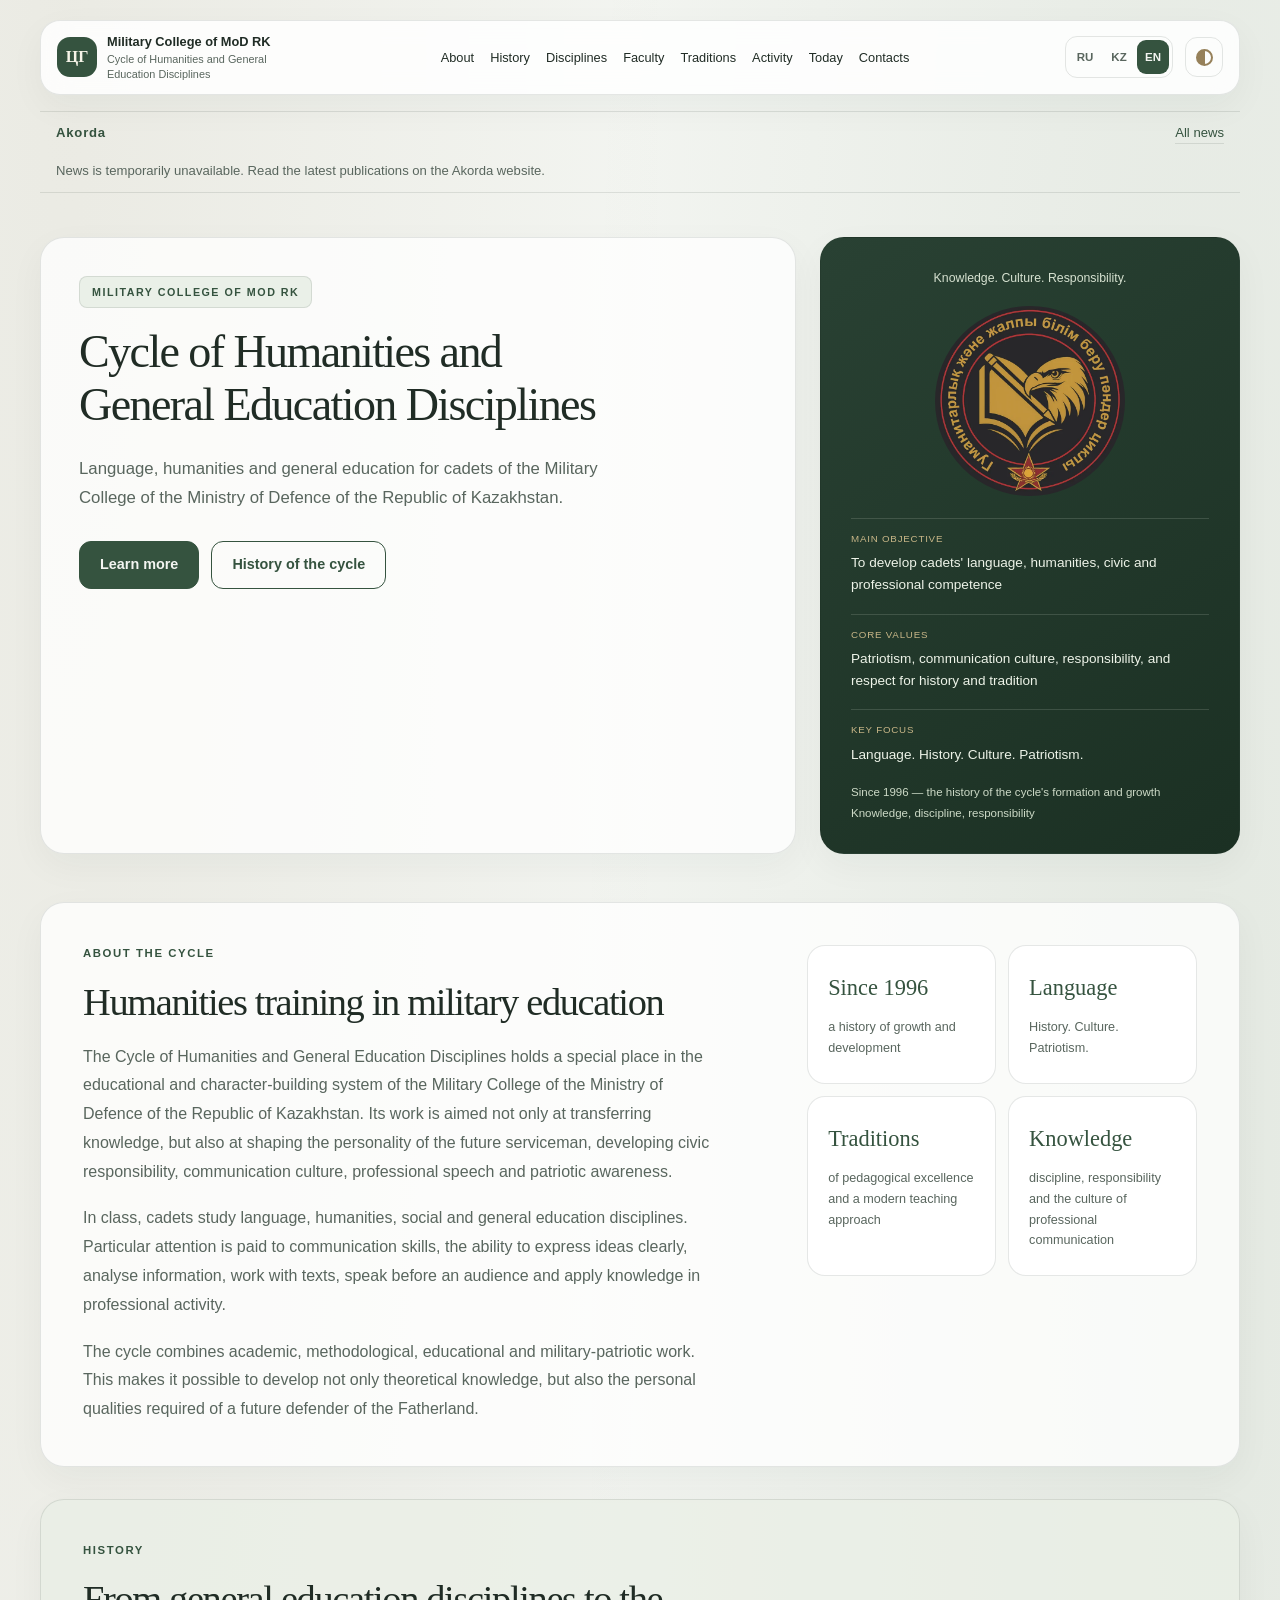
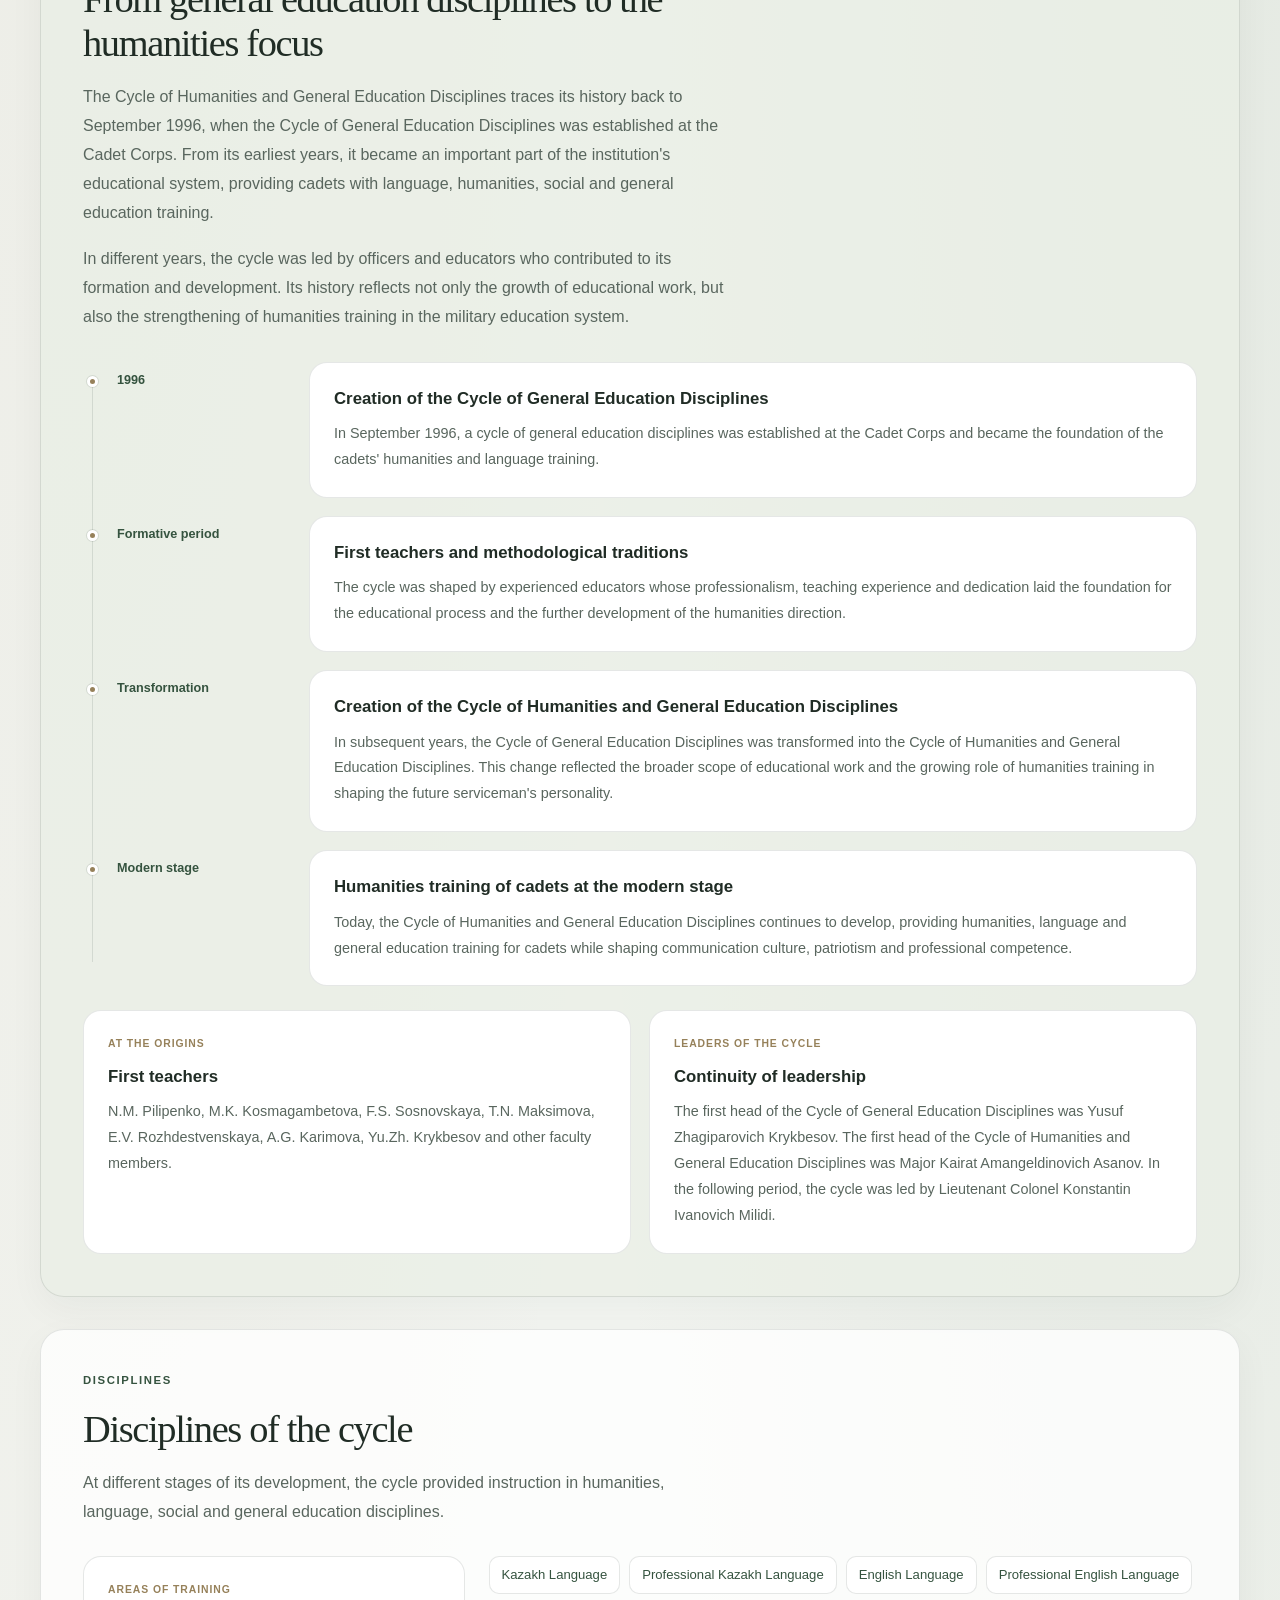
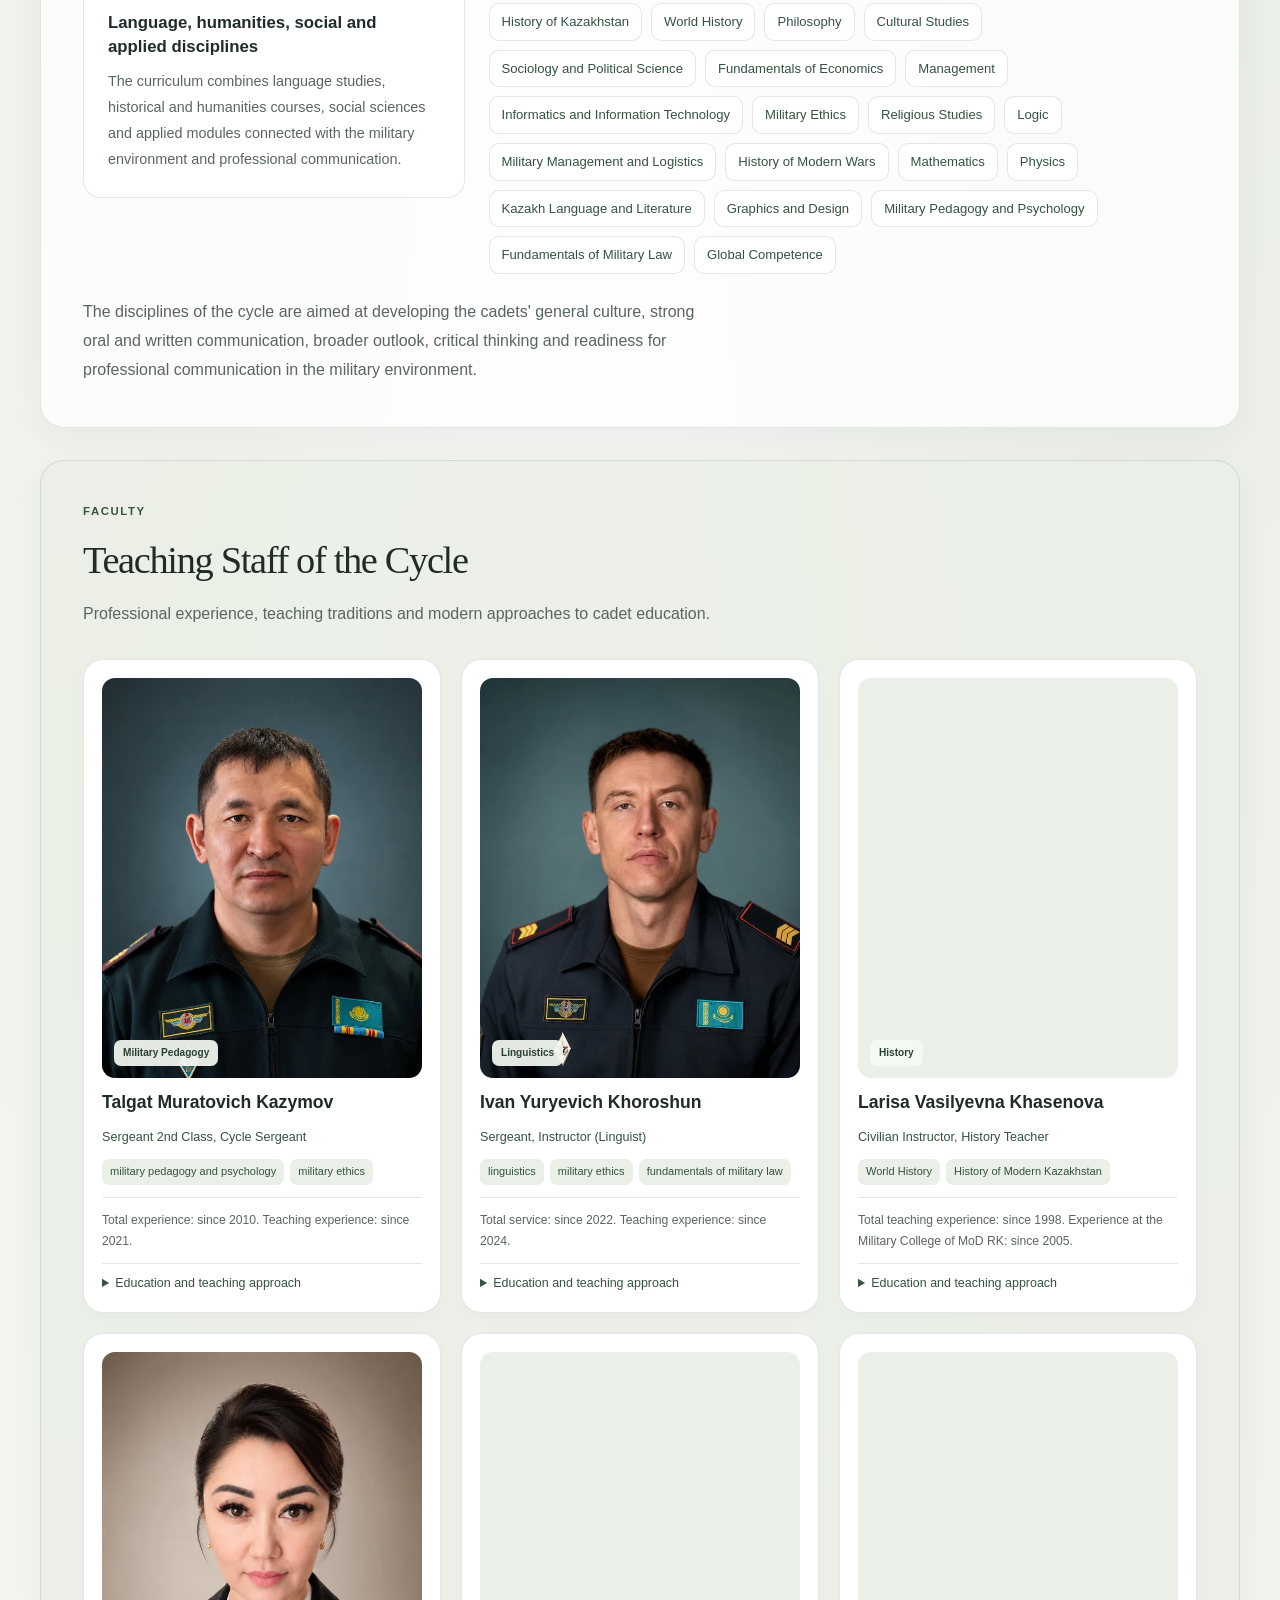
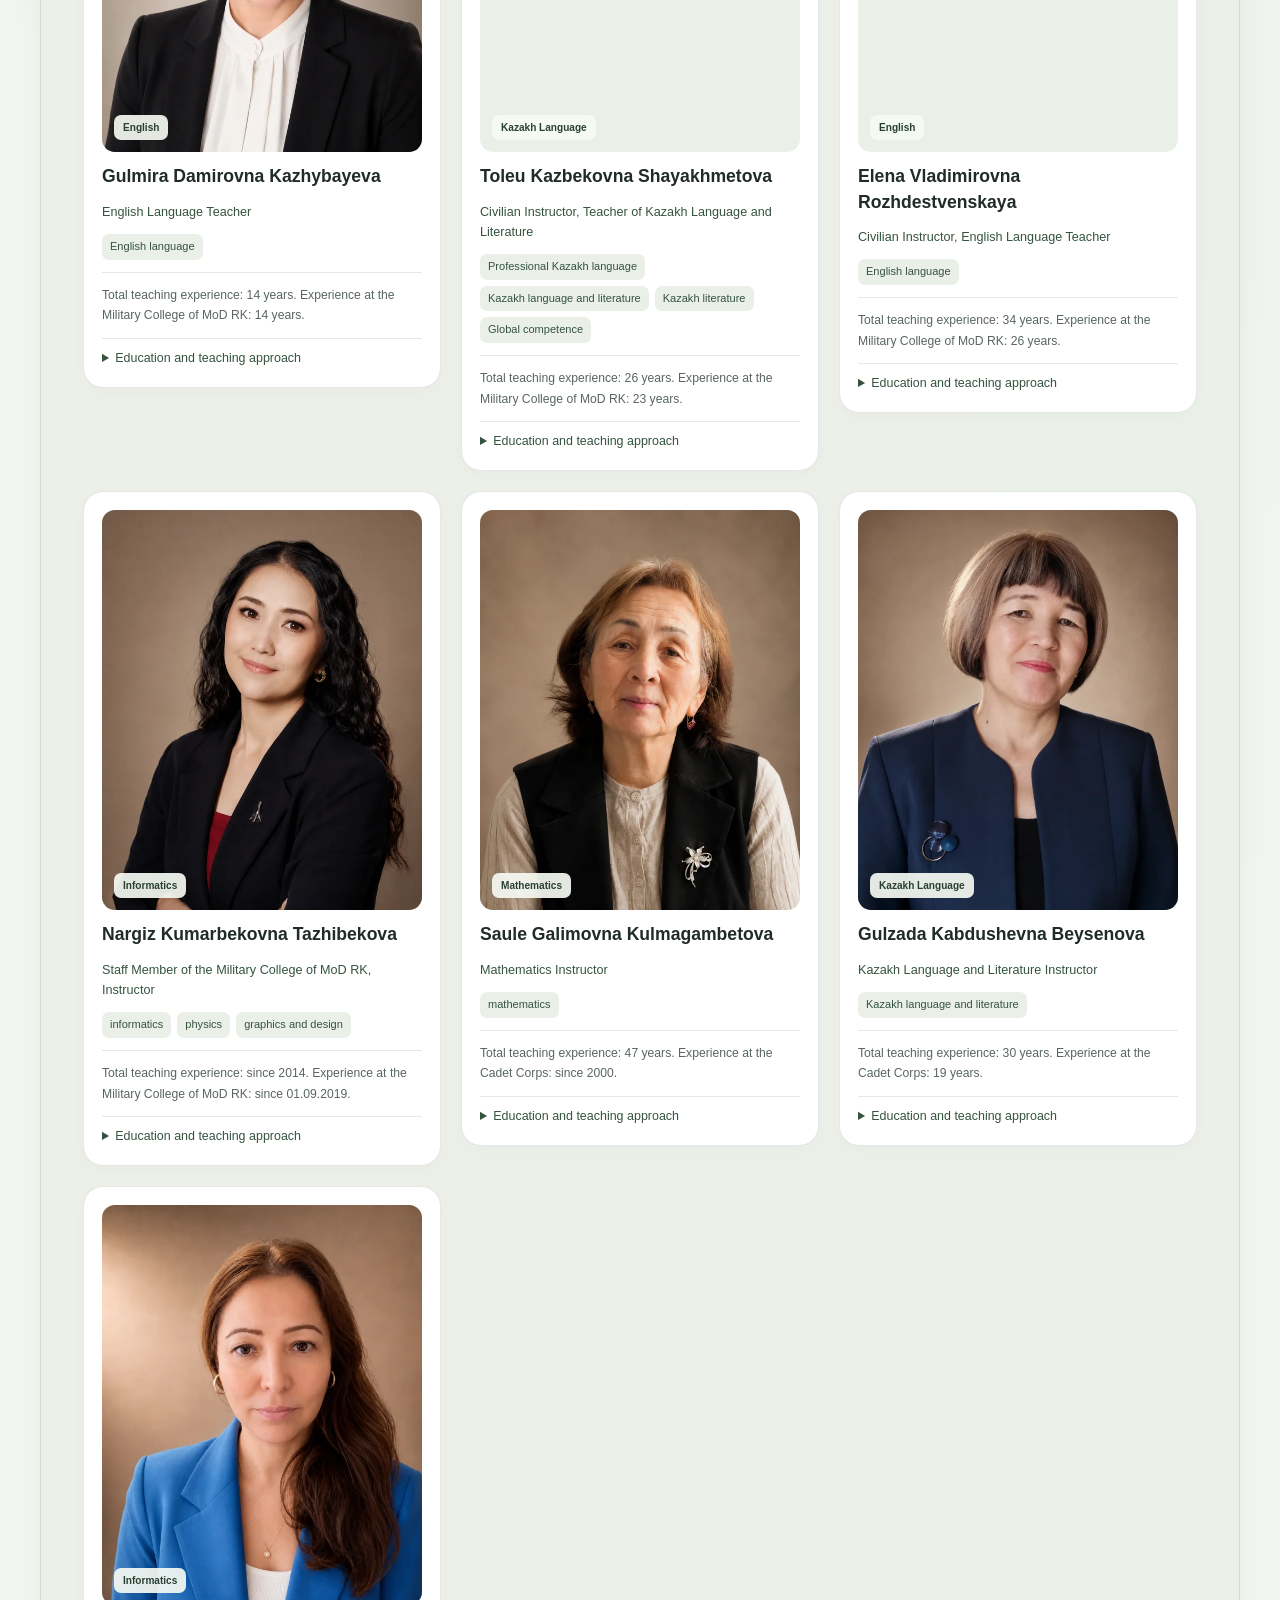
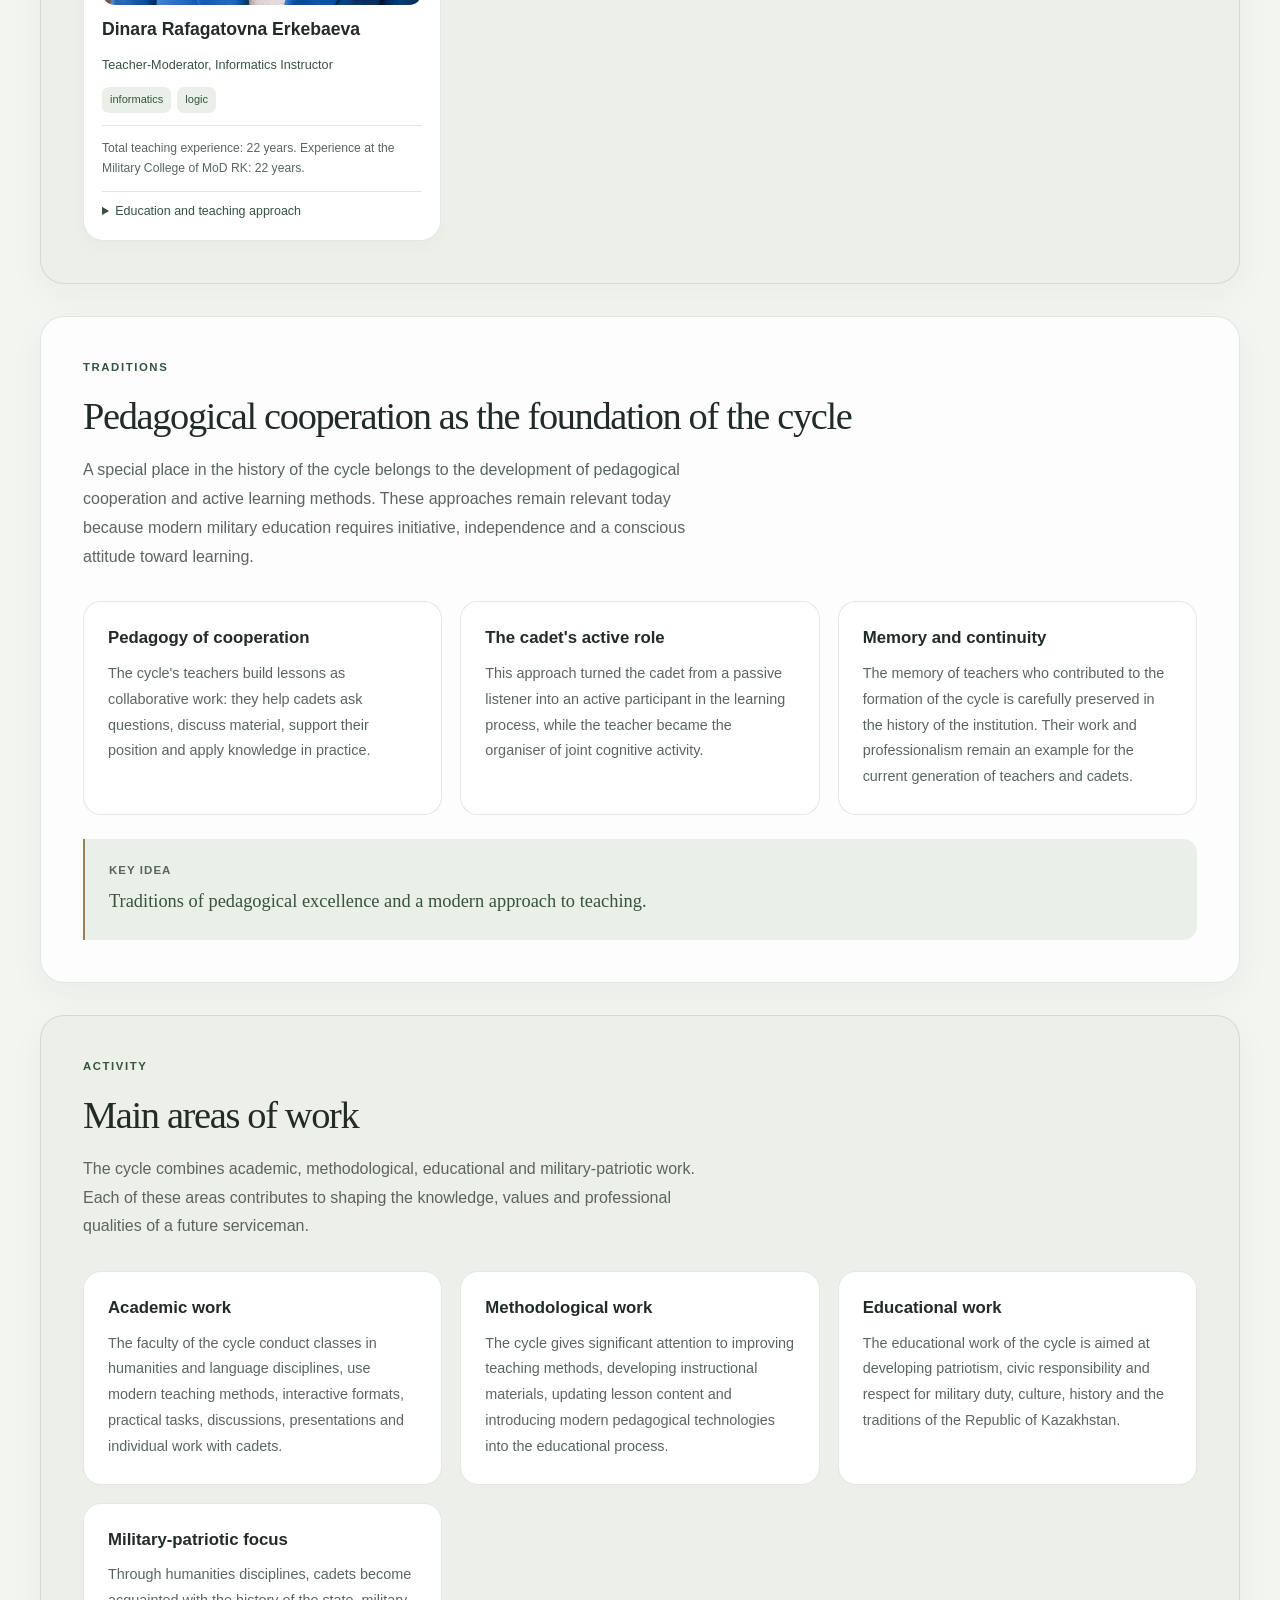
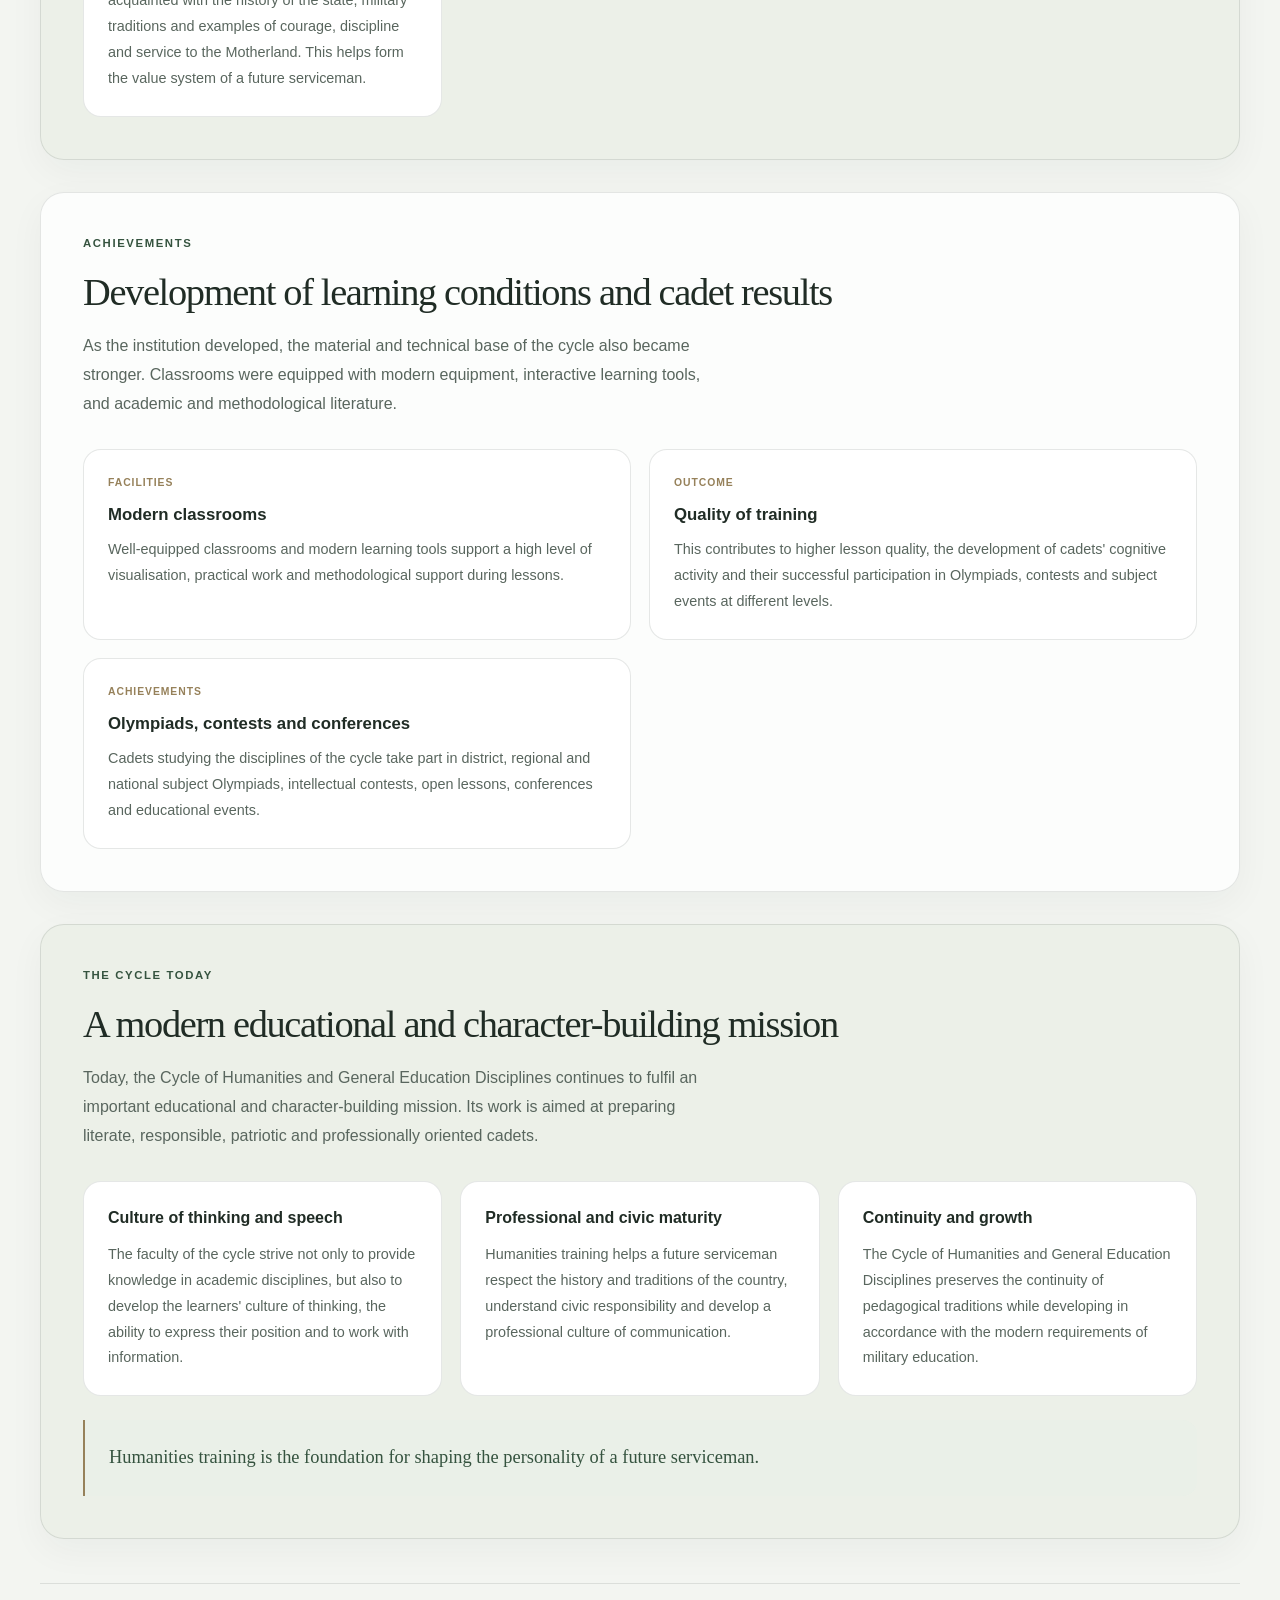
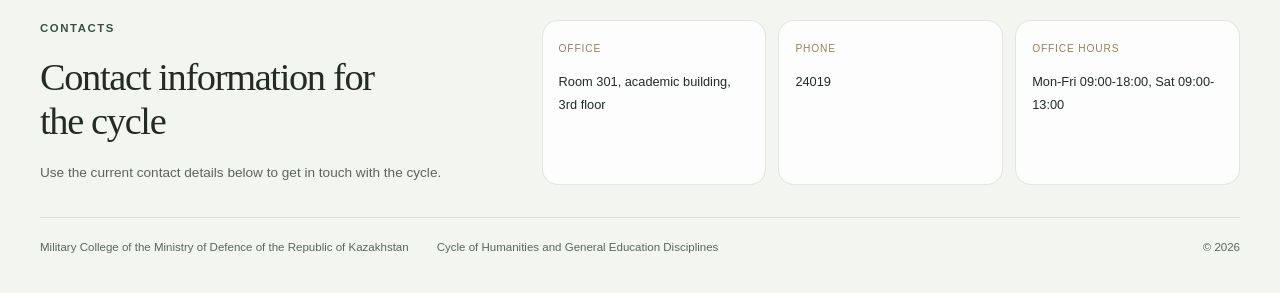
==== commit 011aeeb2: "обновление новостей херня мелкая" ====
--- a/en/index.html
+++ b/en/index.html
@@ -79,13 +79,14 @@
       >Menu</button>
     </header>
 
-    <aside class="news-strip" aria-label="GOV.KZ">
-      <span class="news-label" data-i18n="news.label">MoD RK</span>
+    <aside class="news-strip" aria-label="News of the President of the Republic of Kazakhstan" data-i18n-aria-label="news.aria">
+      <span class="news-label" data-i18n="news.label">Akorda</span>
       <div class="news-window"><div class="news-track">
-        <a class="news-message" href="https://www.gov.kz/memleket/entities/mod/press/news?lang=en" target="_blank" rel="noopener noreferrer" data-news-source data-i18n="news.message">Official news of the Ministry of Defence of the Republic of Kazakhstan — on GOV.KZ</a>
+        <span class="news-message" data-news-status data-i18n="news.message">Loading news of the President of the Republic of Kazakhstan...</span>
       </div></div>
-      <button class="news-pause" type="button" aria-pressed="false" aria-label="Pause ticker" data-i18n-aria-label="news.pause"><span aria-hidden="true">Ⅱ</span></button>
-      <a class="news-source" href="https://www.gov.kz/memleket/entities/mod/press/news?lang=en" target="_blank" rel="noopener noreferrer" data-news-source data-i18n="news.source">Visit source</a>
+      <span class="news-feedback" role="status" aria-live="polite"></span>
+      <button class="news-pause" type="button" aria-pressed="false" aria-label="Pause ticker" data-i18n-aria-label="news.pause" disabled><span aria-hidden="true">Ⅱ</span></button>
+      <a class="news-source" href="https://www.akorda.kz/en/events" target="_blank" rel="noopener noreferrer" data-news-source data-i18n="news.source">All news</a>
     </aside>
 
     <main id="top">
--- a/styles.css
+++ b/styles.css
@@ -52,14 +52,30 @@
 .theme-toggle-text { position: absolute; width: 1px; height: 1px; overflow: hidden; clip-path: inset(50%); }
 .menu-toggle { display: none; min-height: 40px; padding: 0 12px; border: 1px solid var(--line); border-radius: 12px; background: transparent; color: var(--ink); font-size: .75rem; }
 
-.news-strip { display: flex; align-items: center; gap: 16px; min-width: 0; margin-top: 16px; padding: 10px 16px; border-block: 1px solid var(--line); font-size: .76rem; color: var(--muted); }
+.news-strip { display: flex; align-items: center; gap: 16px; min-width: 0; margin-top: 16px; padding: 10px 16px; border-block: 1px solid var(--line); font-size: .82rem; color: var(--muted); }
+.news-strip:not(.has-news) { flex-wrap: wrap; }
+.news-strip:not(.has-news) .news-window { order: 3; flex-basis: 100%; }
+.news-strip:not(.has-news) .news-source { display: inline; margin-left: auto; }
 .news-label { color: var(--accent); font-weight: 700; letter-spacing: .06em; white-space: nowrap; }
+.news-label[data-cache-label]::after { content: attr(data-cache-label); display: block; font-size: .8em; letter-spacing: 0; color: var(--muted); }
 .news-window { min-width: 0; flex: 1; overflow: hidden; }
-.news-track { display: flex; width: max-content; animation: news-scroll 32s linear infinite; }
-.news-message { white-space: nowrap; padding-right: 64px; }
-.news-strip:hover .news-track, .news-strip:focus-within .news-track, .news-strip.is-paused .news-track { animation-play-state: paused; }
+.news-track { display: flex; width: max-content; }
+.news-strip:not(.has-news) .news-track { width: auto; }
+.news-strip.has-news .news-track { animation: news-scroll var(--news-duration, 120s) linear infinite; }
+.news-message { white-space: normal; }
+.news-items { display: flex; align-items: center; gap: 48px; list-style: none; margin: 0; padding: 0 48px 0 0; }
+.news-items li { flex-shrink: 0; }
+.news-headline { display: flex; align-items: center; gap: 12px; white-space: nowrap; padding-block: 5px; }
+.news-headline time { color: var(--gold); font-size: .9em; }
+.news-headline:hover span { color: var(--accent); text-decoration: underline; text-underline-offset: 3px; }
+.news-strip:hover .news-track { animation-play-state: paused; }
+.news-strip.is-paused .news-track, .news-window:focus-within .news-track { animation: none; }
+.news-strip.is-paused .news-window, .news-window:focus-within { overflow-x: auto; }
+.news-strip.is-paused [data-news-copy], .news-window:focus-within [data-news-copy] { display: none; }
+.news-feedback { position: absolute; width: 1px; height: 1px; overflow: hidden; clip-path: inset(50%); }
 .news-source { flex-shrink: 0; color: var(--accent); border-bottom: 1px solid var(--line); }
 .news-pause { display: grid; place-items: center; width: 30px; height: 30px; border: 1px solid var(--line); border-radius: 8px; background: transparent; color: var(--accent); }
+.news-pause:disabled { display: none; }
 @keyframes news-scroll { from { transform: translateX(0); } to { transform: translateX(-50%); } }
 
 .hero { display: grid; grid-template-columns: minmax(0, 1.8fr) minmax(0, 1fr); gap: 24px; align-items: stretch; padding: 44px 0 32px; }
@@ -179,7 +195,7 @@
   .lang-button { min-height: 36px; min-width: 29px; font-size: .64rem; }
   .theme-toggle { width: 34px; height: 40px; }
   .menu-toggle { padding: 0 9px; font-size: .7rem; }
-  .news-strip { padding: 8px 4px; gap: 10px; font-size: .68rem; }
+  .news-strip { padding: 8px 4px; gap: 10px; font-size: .75rem; }
   .news-source { display: none; }
   .hero { grid-template-columns: 1fr; gap: 18px; padding: 24px 0 16px; }
   .hero-copy { padding: 24px; }
@@ -228,7 +244,7 @@
   html { scroll-behavior: auto; }
   *, *::before, *::after { animation: none !important; transition: none !important; }
   .reveal.is-pending { opacity: 1; transform: none; }
-  .news-track { width: auto; }
-  .news-message { white-space: normal; padding-right: 0; }
-  .news-message[aria-hidden] { display: none; }
-}
+  .news-window { overflow-x: auto; }
+  .news-message { white-space: normal; }
+  [data-news-copy] { display: none; }
+}
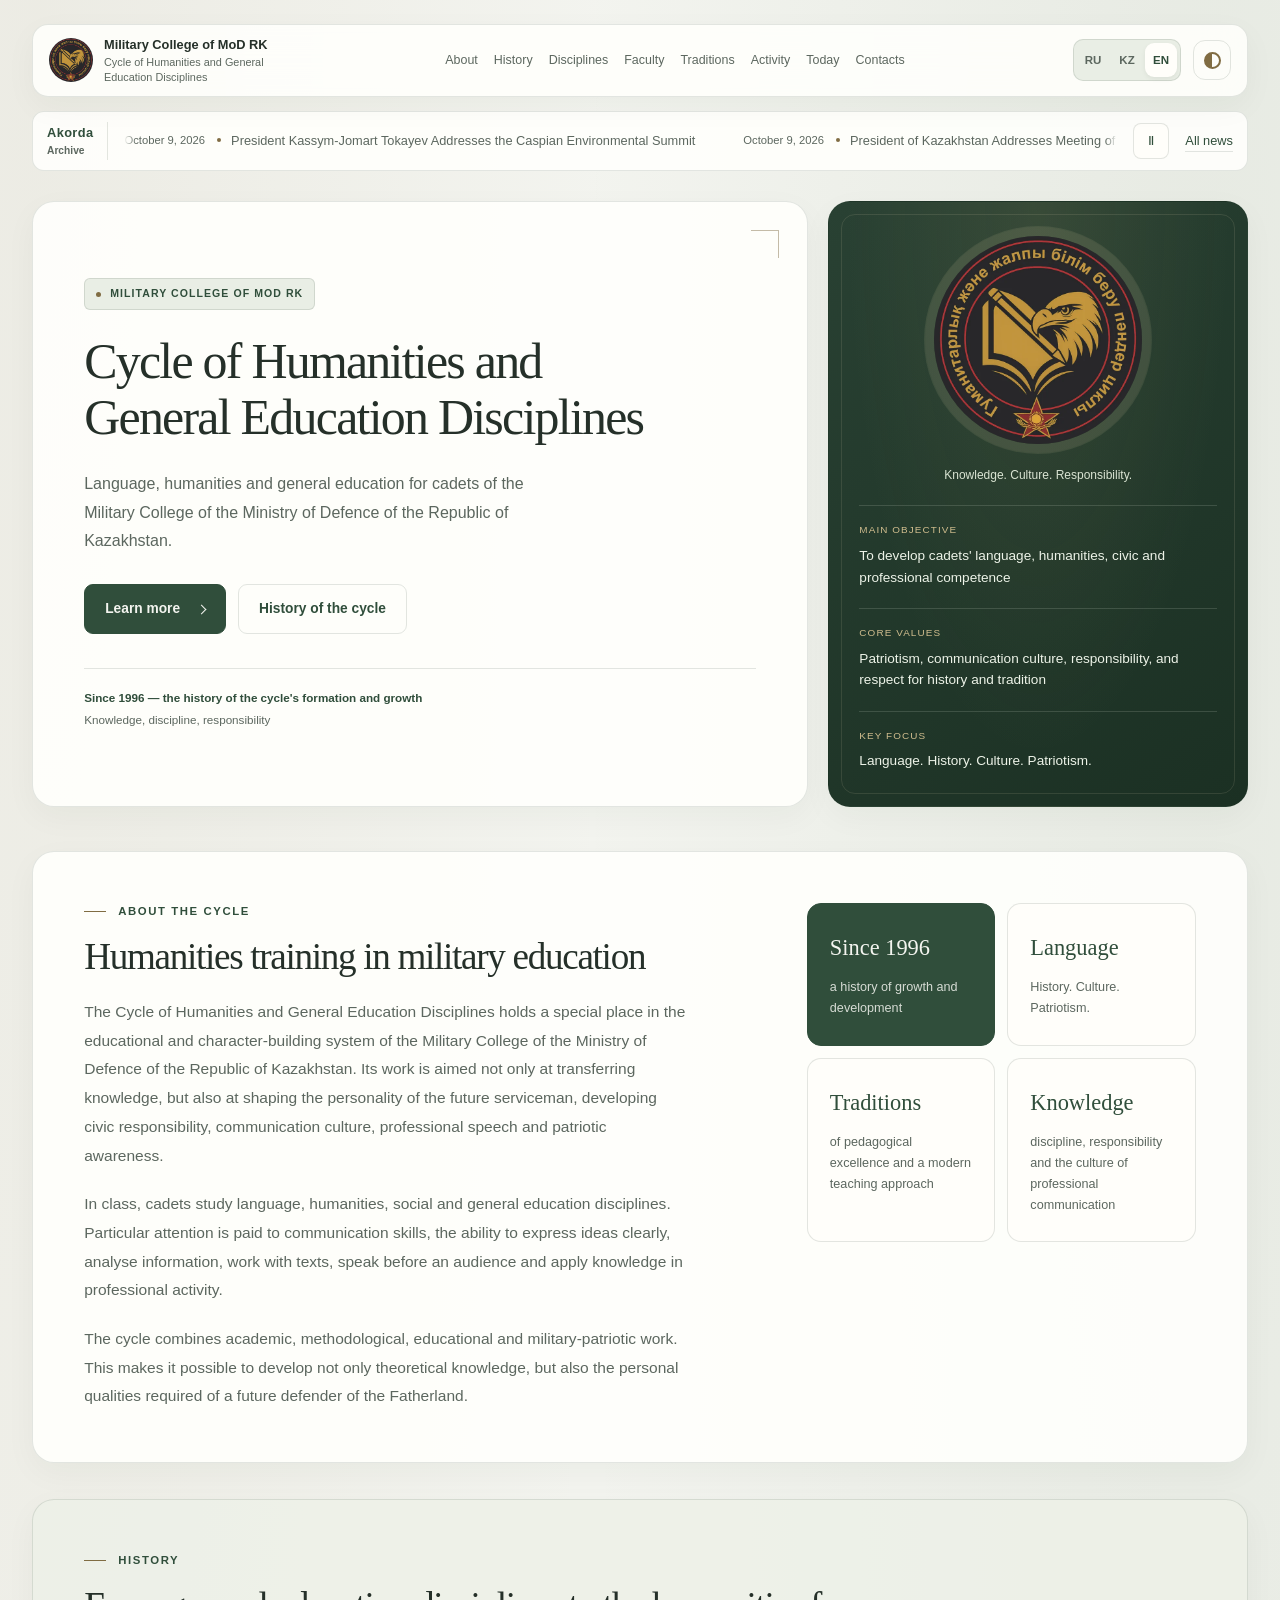
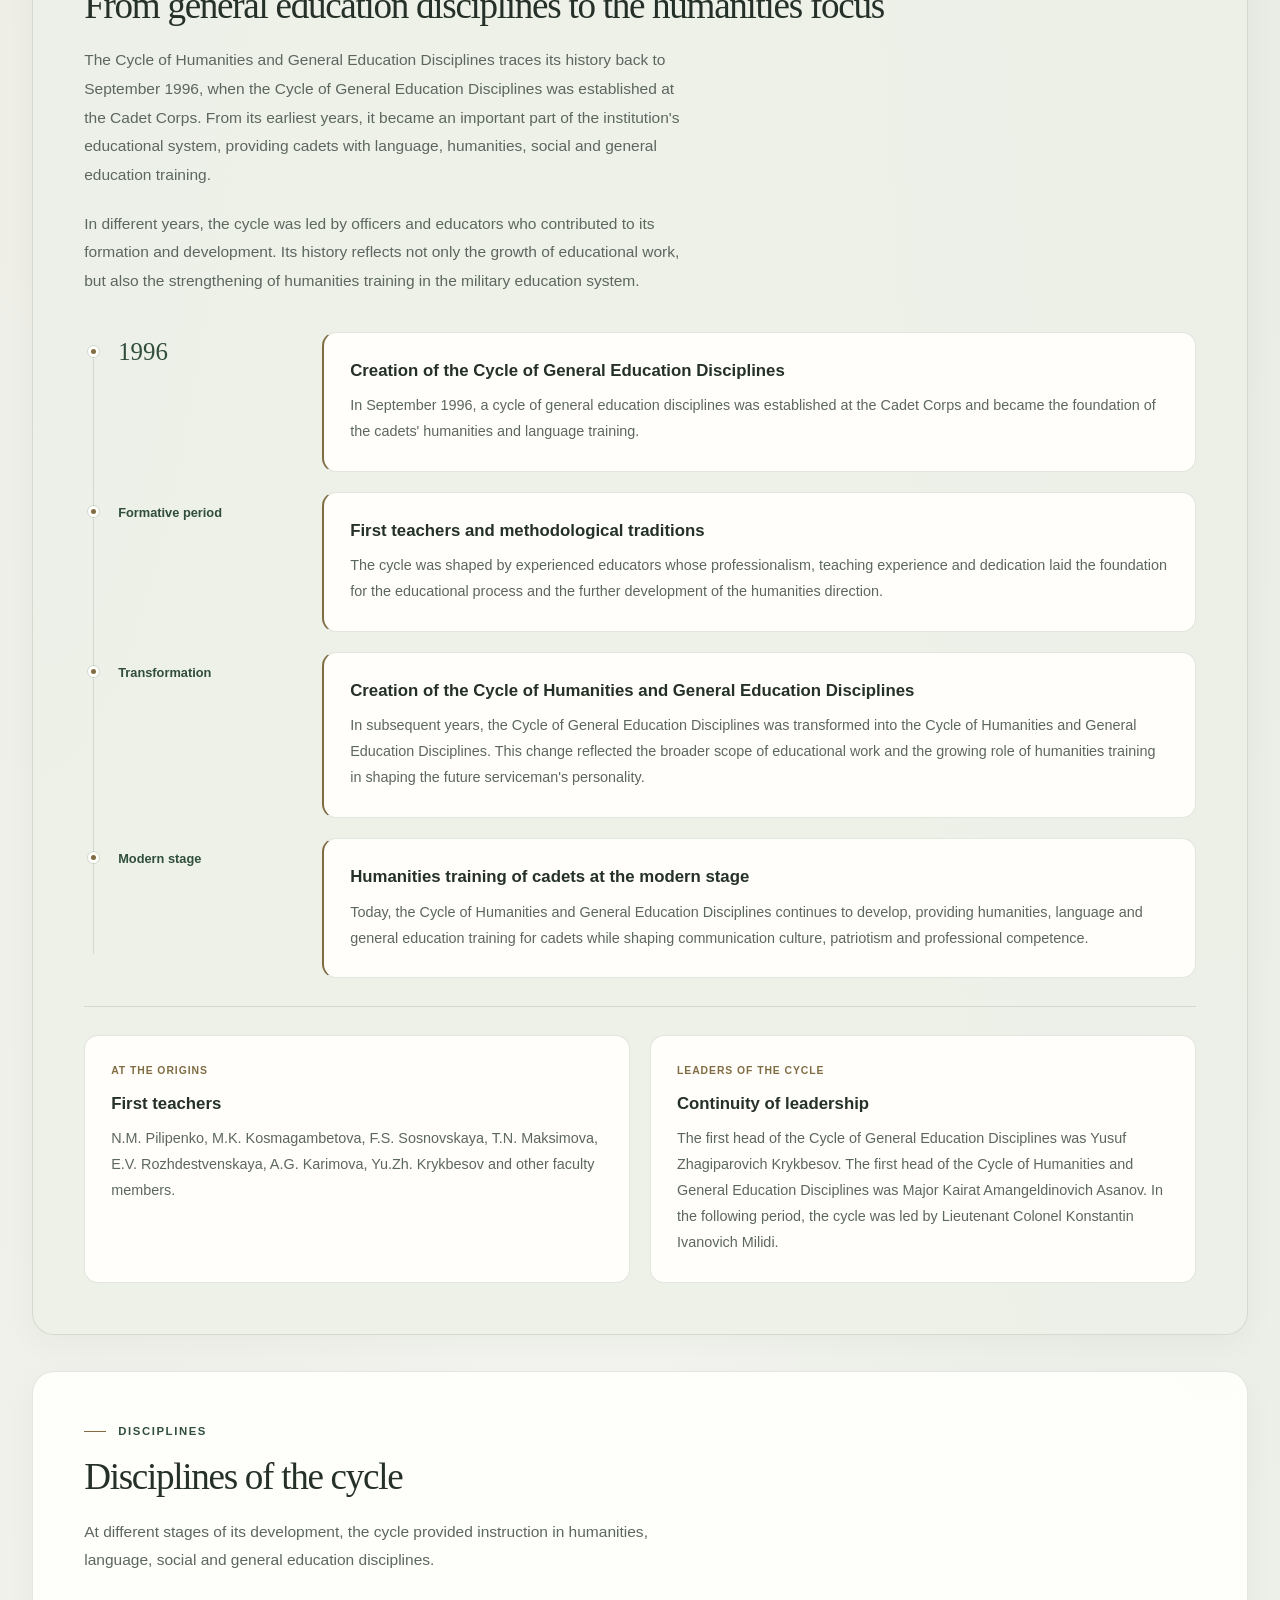
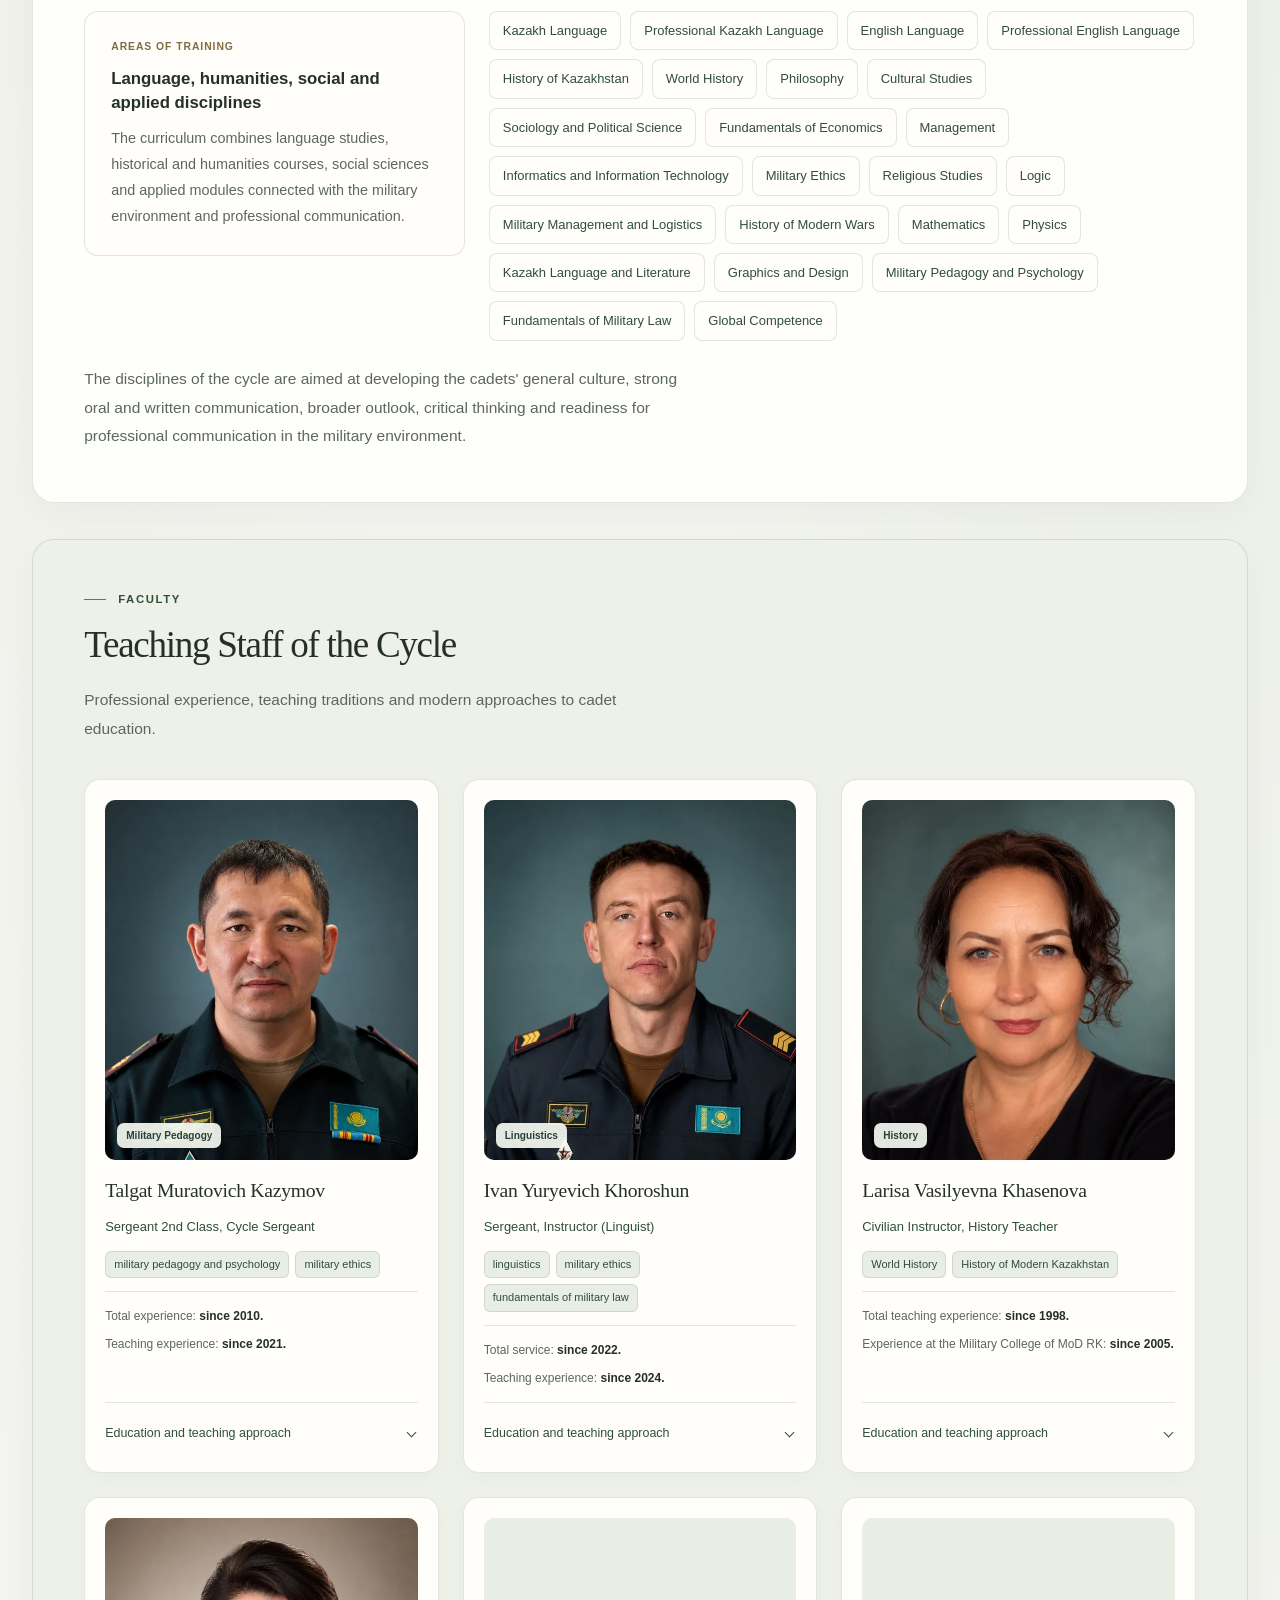
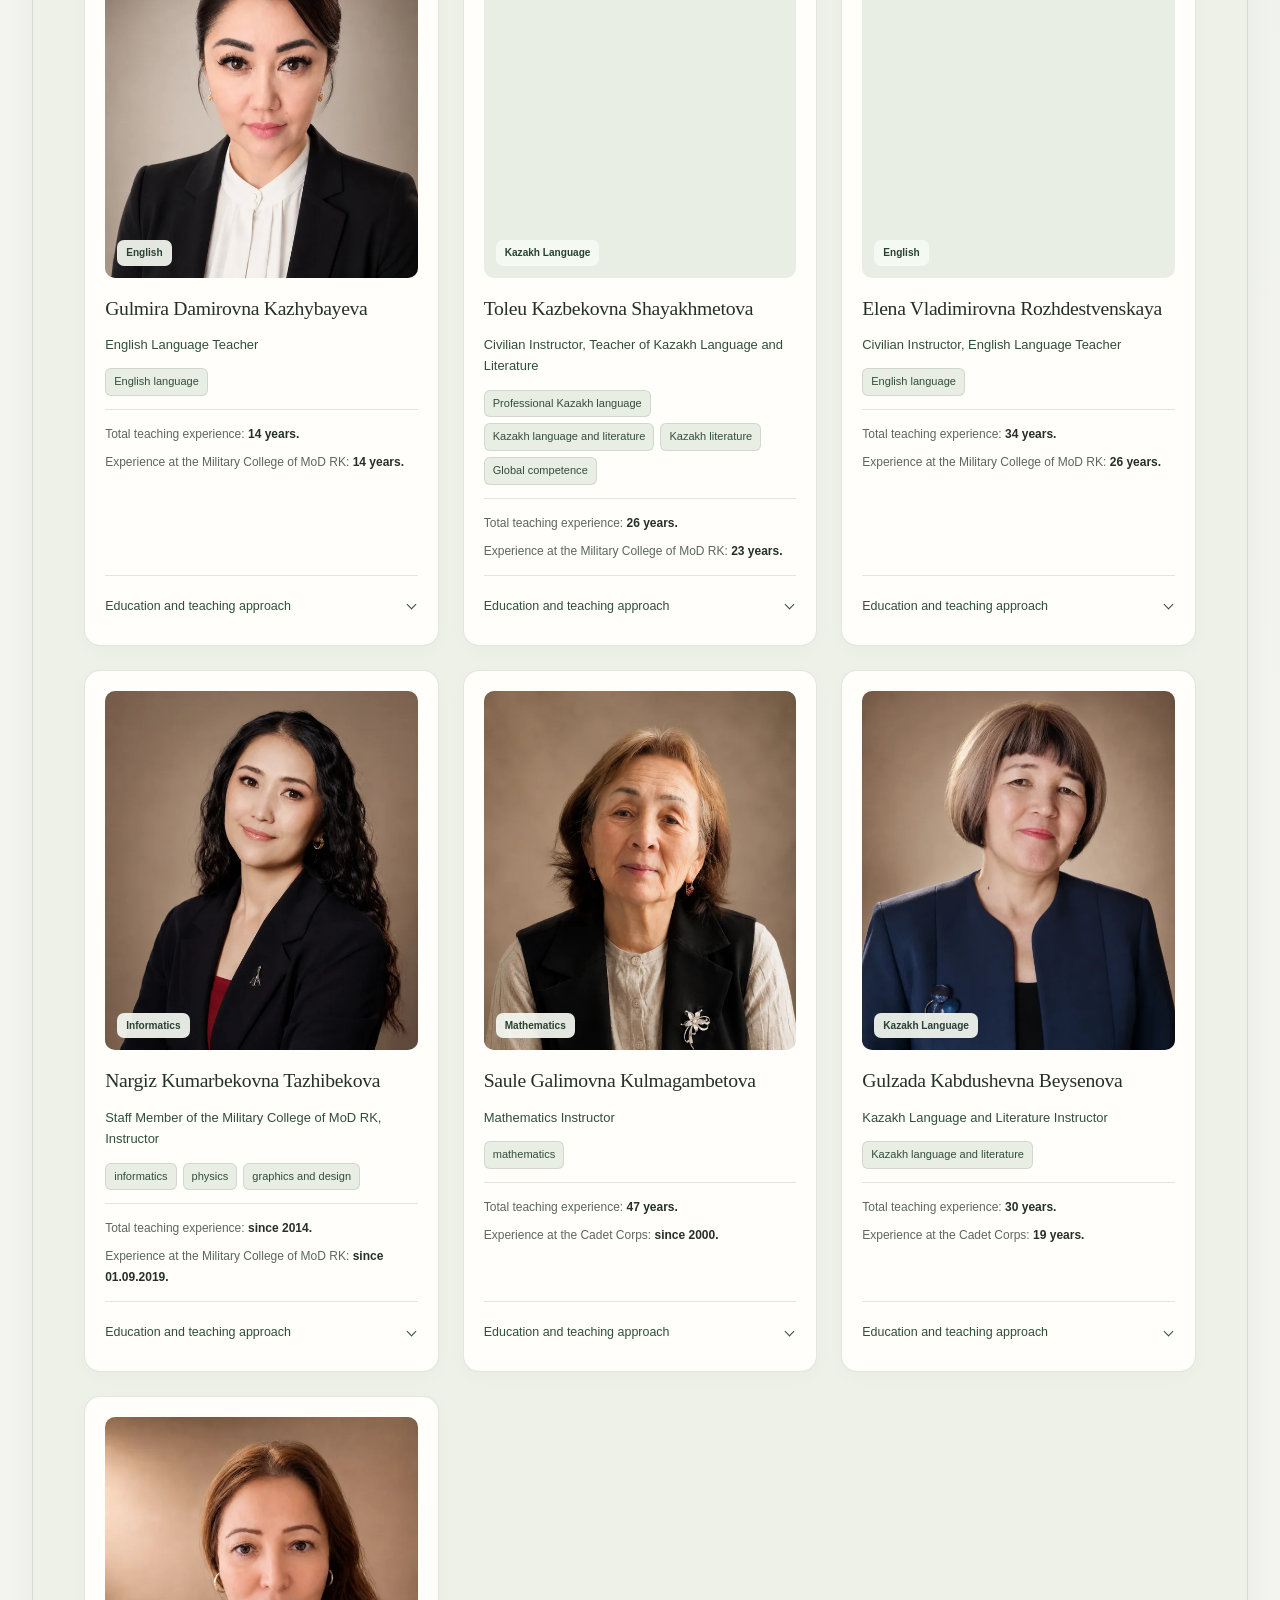
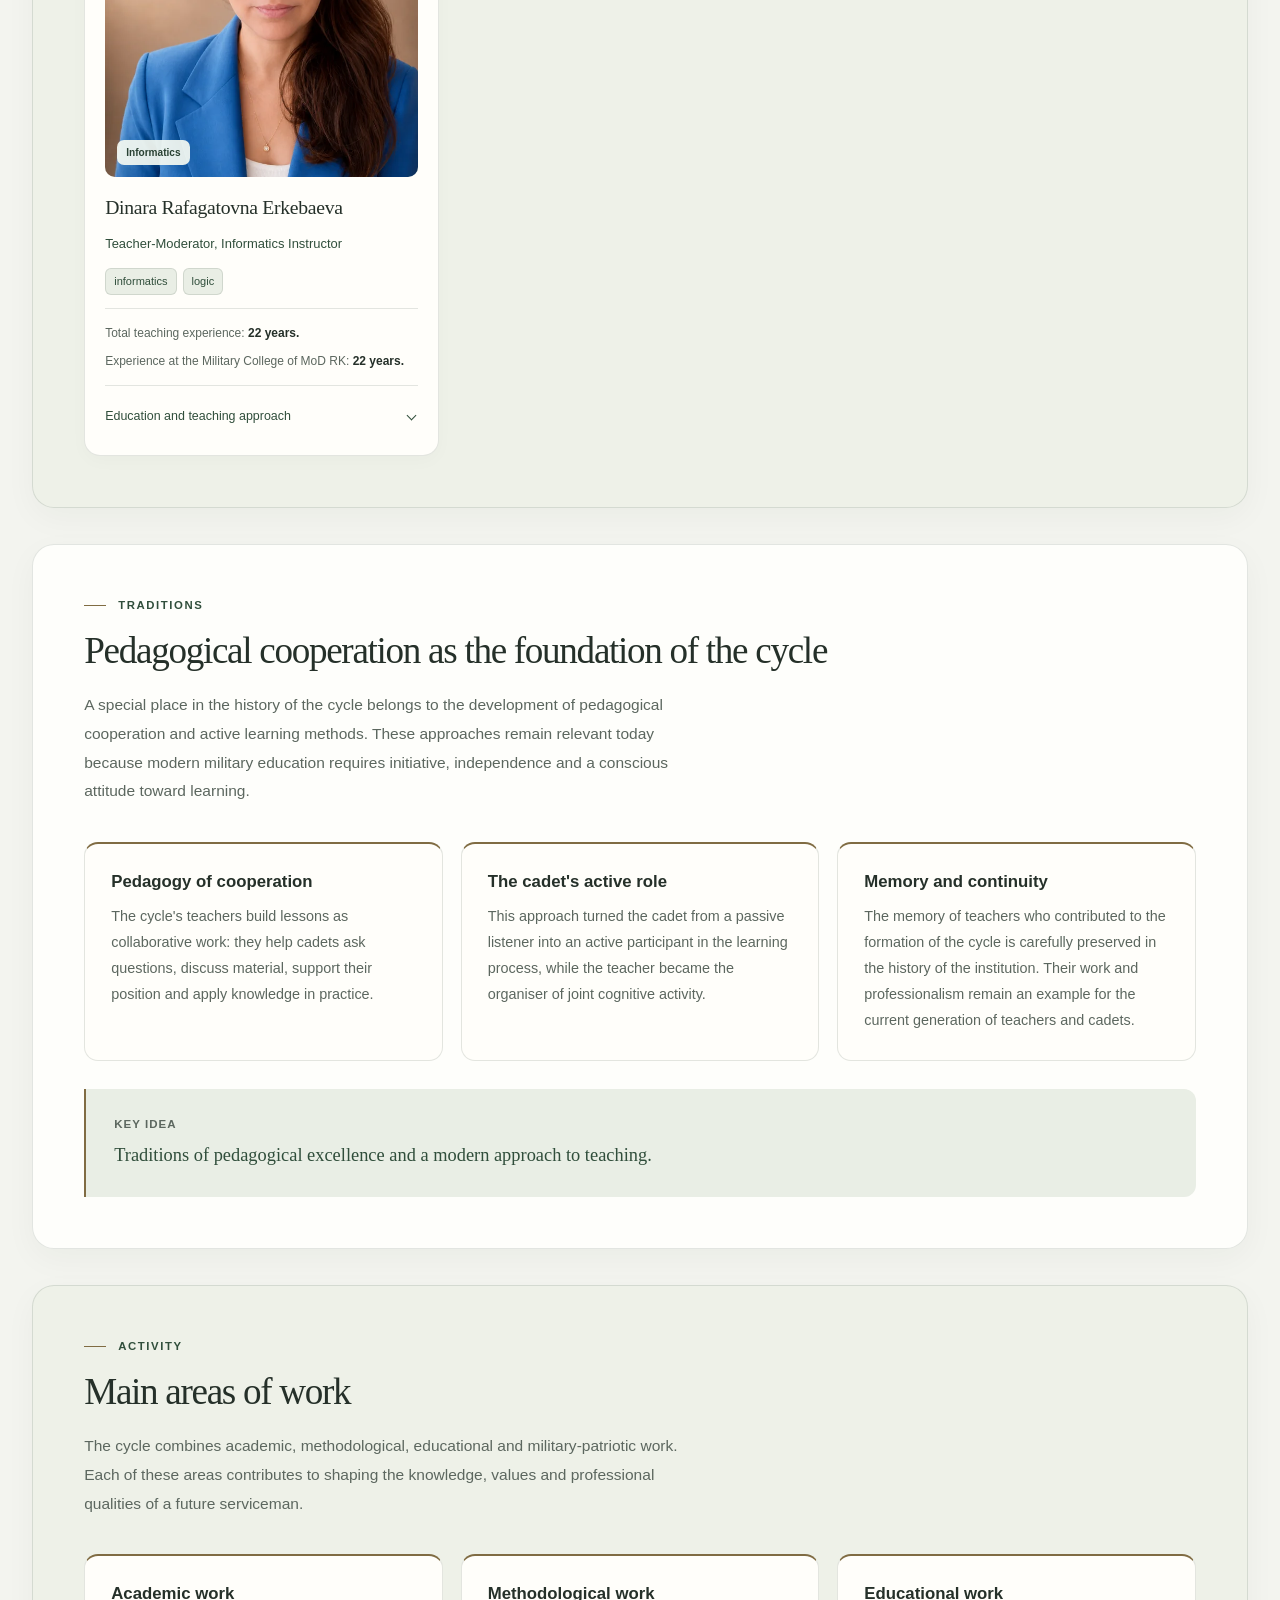
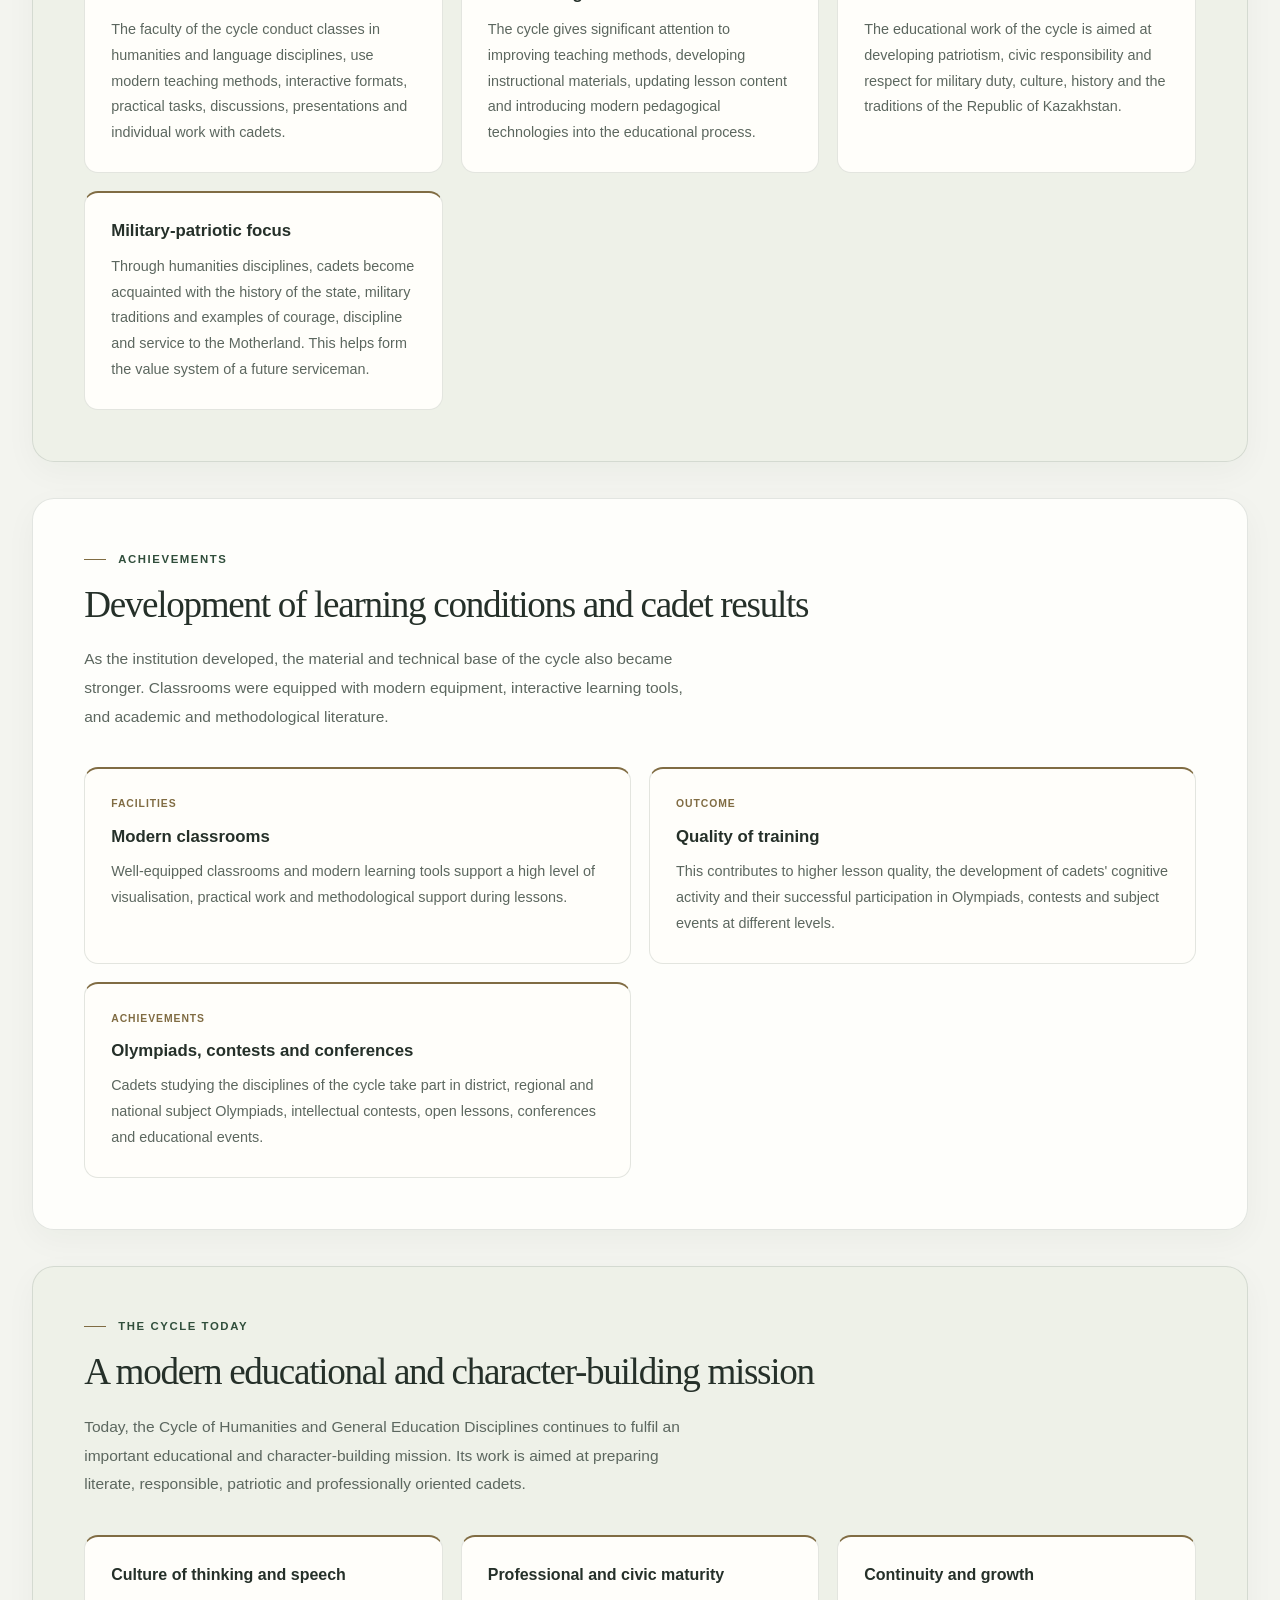
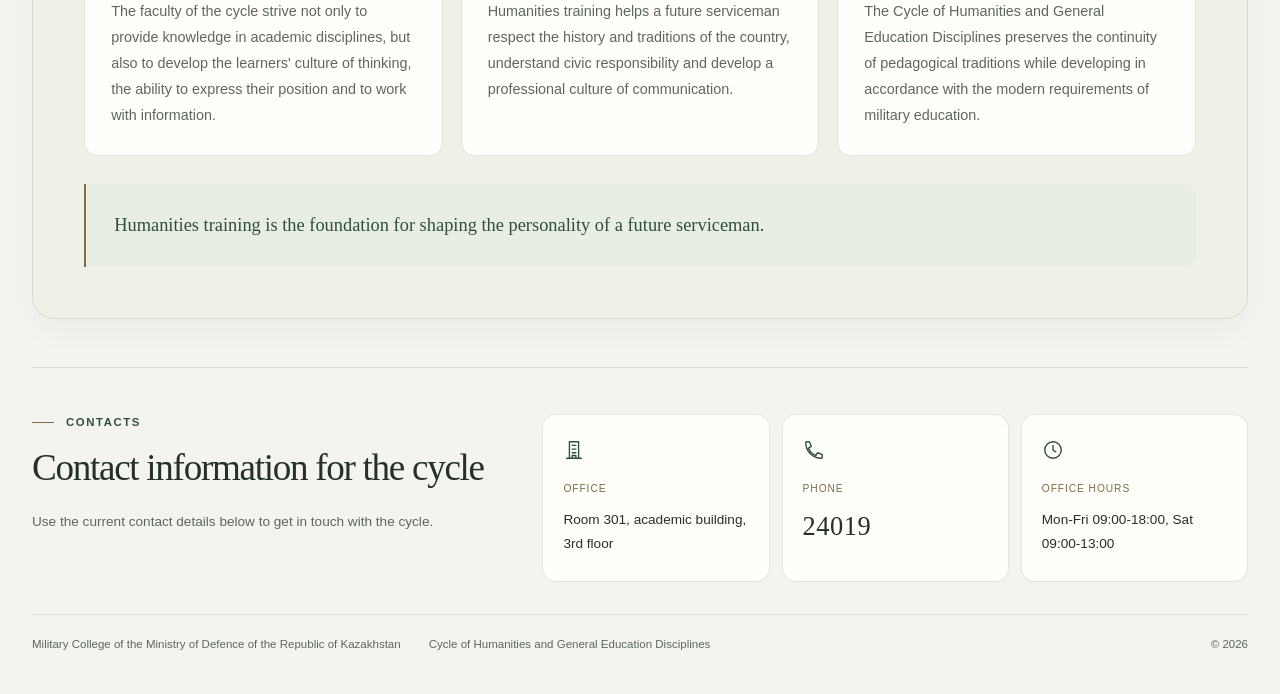
==== commit 6bcc0cf3: "дизайн исправление дизайна" ====
--- a/en/index.html
+++ b/en/index.html
@@ -33,7 +33,7 @@
   <div class="page-shell">
     <header class="site-header">
       <a class="brand" href="#top" aria-label="Back to top" data-i18n-aria-label="brand.homeAria">
-        <span class="brand-mark">ЦГ</span>
+        <span class="brand-mark" aria-hidden="true"><img src="../assets/emblem-circle.webp" alt="" width="44" height="44"></span>
         <span class="brand-copy">
           <strong data-i18n="brand.college">Military College of MoD RK</strong>
           <span data-i18n="brand.cycle">Cycle of Humanities and General Education Disciplines</span>
@@ -100,7 +100,10 @@
             <a class="button button-primary" href="#about" data-i18n="hero.primary">Learn more</a>
             <a class="button button-secondary" href="#history" data-i18n="hero.secondary">History of the cycle</a>
           </div>
-
+          <div class="hero-panel-footer">
+            <span data-i18n="hero.footerHead">Since 1996 — the history of the cycle's formation and growth</span>
+            <span data-i18n="hero.footerRoom">Knowledge, discipline, responsibility</span>
+          </div>
         </div>
 
         <aside class="hero-panel">
@@ -126,10 +129,6 @@
           <div class="hero-panel-block">
             <span class="label" data-i18n="hero.audienceLabel">Key focus</span>
             <strong data-i18n="hero.audienceText">Language. History. Culture. Patriotism.</strong>
-          </div>
-          <div class="hero-panel-footer">
-            <span data-i18n="hero.footerHead">Since 1996 — the history of the cycle's formation and growth</span>
-            <span data-i18n="hero.footerRoom">Knowledge, discipline, responsibility</span>
           </div>
         </aside>
       </section>
@@ -565,14 +564,17 @@
 
         <div class="contact-card">
           <article class="contact-item">
+            <svg class="contact-icon" viewBox="0 0 24 24" fill="none" stroke="currentColor" stroke-width="1.5" stroke-linecap="round" stroke-linejoin="round" aria-hidden="true"><path d="M4 21h16M7 21V3h10v18M10 7h4M10 11h4M10 15h4M10 21v-3h4v3"/></svg>
             <span class="contact-label" data-i18n="contacts.roomLabel">Office</span>
             <strong data-i18n="contacts.roomValue">Room 301, academic building, 3rd floor</strong>
           </article>
           <article class="contact-item">
+            <svg class="contact-icon" viewBox="0 0 24 24" fill="none" stroke="currentColor" stroke-width="1.5" stroke-linecap="round" stroke-linejoin="round" aria-hidden="true"><path d="M7 3H4a1 1 0 0 0-1 1c0 9.4 7.6 17 17 17a1 1 0 0 0 1-1v-3l-5-2-2 3a15 15 0 0 1-8-8l3-2-2-5Z"/></svg>
             <span class="contact-label" data-i18n="contacts.phoneLabel">Phone</span>
             <strong data-i18n="contacts.phoneValue">24019</strong>
           </article>
           <article class="contact-item">
+            <svg class="contact-icon" viewBox="0 0 24 24" fill="none" stroke="currentColor" stroke-width="1.5" stroke-linecap="round" stroke-linejoin="round" aria-hidden="true"><circle cx="12" cy="12" r="9"/><path d="M12 7v5l3 2"/></svg>
             <span class="contact-label" data-i18n="contacts.scheduleLabel">Office hours</span>
             <strong data-i18n="contacts.scheduleValue">Mon-Fri 09:00-18:00, Sat 09:00-13:00</strong>
           </article>
--- a/styles.css
+++ b/styles.css
@@ -1,64 +1,70 @@
 :root {
   color-scheme: light;
-  --bg: #f3f5f1; --ink: #202c25; --muted: #59665e;
-  --accent: #35533f; --accent-soft: #eaf0e8; --gold: #96815a;
-  --line: rgba(40, 63, 48, .12); --glass: rgba(255, 255, 255, .86);
-  --card: #fff; --section: rgba(255, 255, 255, .76);
-  --section-alt: rgba(233, 239, 230, .78);
-  --shadow: 0 12px 36px rgba(34, 55, 40, .045); --radius: 24px;
+  --bg: #f3f4ef; --ink: #253029; --muted: #5c675f;
+  --accent: #304e3b; --accent-soft: #e9eee5; --gold: #806c43;
+  --line: rgba(45, 66, 49, .13); --glass: rgba(255, 255, 252, .88);
+  --card: #fffefa; --section: rgba(255, 255, 252, .9);
+  --section-alt: rgba(237, 241, 232, .88);
+  --shadow: 0 10px 32px rgba(32, 49, 35, .04); --radius: 22px;
+  --shadow-hover: 0 18px 38px rgba(32, 49, 35, .09);
+  --font-display: Georgia, "Times New Roman", serif;
 }
 body[data-theme="dark"] {
   color-scheme: dark;
-  --bg: #111a15; --ink: #eaf0e9; --muted: #bac7ba;
-  --accent: #bdd3b5; --accent-soft: #2a3b2d; --gold: #c5af81;
-  --line: rgba(222, 237, 217, .13); --glass: rgba(21, 33, 25, .94);
-  --card: #1c2a21; --section: rgba(26, 40, 31, .86);
-  --section-alt: rgba(32, 47, 35, .86); --shadow: 0 12px 36px rgba(0, 0, 0, .12);
+  --bg: #121915; --ink: #edf0e8; --muted: #b4c0b4;
+  --accent: #c0d1b5; --accent-soft: #28372b; --gold: #c6b080;
+  --line: rgba(222, 235, 214, .14); --glass: rgba(24, 34, 27, .92);
+  --card: #1c2820; --section: rgba(27, 38, 30, .94);
+  --section-alt: rgba(32, 44, 34, .93); --shadow: 0 10px 32px rgba(0, 0, 0, .12);
+  --shadow-hover: 0 18px 38px rgba(0, 0, 0, .22);
 }
 *, *::before, *::after { box-sizing: border-box; }
 html { scroll-behavior: smooth; scroll-padding-top: 110px; }
 body {
   margin: 0; color: var(--ink);
-  background: radial-gradient(ellipse at 5% 0, rgba(150, 129, 90, .09), transparent 38rem), radial-gradient(ellipse at 95% 12%, rgba(76, 112, 72, .09), transparent 40rem), var(--bg);
+  background: radial-gradient(ellipse at 3% 0, rgba(150, 129, 90, .075), transparent 36rem), radial-gradient(ellipse at 95% 5%, rgba(76, 112, 72, .075), transparent 40rem), var(--bg);
   font-family: "Aptos", "Segoe UI", sans-serif; line-height: 1.65;
 }
 a { color: inherit; text-decoration: none; }
 button { font: inherit; cursor: pointer; }
 button, a, summary { -webkit-tap-highlight-color: transparent; }
-:focus-visible { outline: 2px solid var(--gold); outline-offset: 5px; }
+:focus-visible { outline: 2px solid var(--gold); outline-offset: 4px; }
+::selection { background: var(--accent); color: var(--bg); }
 img { display: block; max-width: 100%; }
 h1, h2, h3, p { margin-top: 0; }
 h1, h2, h3, p, span, strong { min-width: 0; hyphens: none; word-break: normal; overflow-wrap: normal; }
-.page-shell { width: min(1200px, calc(100% - 48px)); margin: auto; padding: 20px 0 36px; }
+.page-shell { width: min(1240px, calc(100% - 64px)); margin: auto; padding: 24px 0 40px; }
 .site-header {
-  position: sticky; top: 12px; z-index: 50; display: flex; align-items: center; gap: 20px; padding: 12px 16px;
-  border: 1px solid var(--line); border-radius: 20px; background: var(--glass); backdrop-filter: blur(14px); box-shadow: var(--shadow);
-}
-.brand { display: flex; align-items: center; gap: 10px; min-width: 0; flex: 0 1 220px; }
-.brand-mark { display: grid; place-items: center; flex: 0 0 40px; height: 40px; border-radius: 13px; background: #35533f; color: #f6f4e8; font-family: Georgia, serif; font-weight: 700; }
+  position: sticky; top: 12px; z-index: 50; display: flex; align-items: center; gap: 20px; padding: 11px 16px;
+  border: 1px solid var(--line); border-radius: 16px; background: var(--glass); -webkit-backdrop-filter: blur(18px); backdrop-filter: blur(18px); box-shadow: var(--shadow);
+}
+.brand { display: flex; align-items: center; gap: 11px; min-width: 0; flex: 0 1 220px; }
+.brand-mark { display: grid; place-items: center; flex: 0 0 44px; height: 44px; border-radius: 50%; }
+.brand-mark img { width: 100%; height: 100%; object-fit: contain; border-radius: 50%; }
 .brand-copy { display: grid; gap: 2px; line-height: 1.35; }
 .brand-copy strong { font-size: .8rem; }
 .brand-copy span { color: var(--muted); font-size: .68rem; }
 .site-actions { display: flex; align-items: center; gap: 12px; flex: 1; min-width: 0; }
 .site-nav { display: flex; flex-wrap: wrap; justify-content: center; align-items: center; gap: 2px; flex: 1; }
-.site-nav a { padding: 6px 7px; font-size: .8rem; border-radius: 8px; }
+.site-nav a { position: relative; padding: 8px 7px; font-size: .78rem; border-radius: 7px; color: var(--muted); transition: color .18s ease, background .18s ease; }
 .site-nav a:hover, .site-nav a[aria-current] { background: var(--accent-soft); color: var(--accent); }
-.lang-switcher { display: flex; gap: 2px; padding: 3px; border: 1px solid var(--line); border-radius: 12px; flex-shrink: 0; }
+.site-nav a[aria-current] { box-shadow: inset 0 -2px var(--gold); }
+.lang-switcher { display: flex; gap: 2px; padding: 3px; border: 1px solid var(--line); border-radius: 10px; flex-shrink: 0; background: var(--accent-soft); }
 .lang-button { display: grid; place-items: center; min-width: 32px; min-height: 34px; padding: 3px 5px; border-radius: 9px; font-size: .72rem; font-weight: 700; color: var(--muted); }
 .lang-button:hover { background: var(--accent-soft); }
-.lang-button.is-active { color: var(--bg); background: var(--accent); }
+.lang-button.is-active { color: var(--accent); background: var(--card); box-shadow: 0 2px 5px rgba(0, 0, 0, .06); }
 .theme-toggle { display: grid; place-items: center; width: 38px; height: 40px; flex-shrink: 0; border: 1px solid var(--line); border-radius: 12px; background: transparent; }
 .theme-toggle-icon { width: 17px; height: 17px; border: 2px solid var(--gold); border-radius: 50%; background: linear-gradient(90deg, var(--gold) 50%, transparent 50%); }
 .theme-toggle-text { position: absolute; width: 1px; height: 1px; overflow: hidden; clip-path: inset(50%); }
 .menu-toggle { display: none; min-height: 40px; padding: 0 12px; border: 1px solid var(--line); border-radius: 12px; background: transparent; color: var(--ink); font-size: .75rem; }
 
-.news-strip { display: flex; align-items: center; gap: 16px; min-width: 0; margin-top: 16px; padding: 10px 16px; border-block: 1px solid var(--line); font-size: .82rem; color: var(--muted); }
+.news-strip { display: flex; align-items: center; gap: 16px; min-width: 0; margin-top: 14px; padding: 10px 14px; border: 1px solid var(--line); border-radius: 12px; background: var(--section); font-size: .8rem; color: var(--muted); }
 .news-strip:not(.has-news) { flex-wrap: wrap; }
 .news-strip:not(.has-news) .news-window { order: 3; flex-basis: 100%; }
 .news-strip:not(.has-news) .news-source { display: inline; margin-left: auto; }
-.news-label { color: var(--accent); font-weight: 700; letter-spacing: .06em; white-space: nowrap; }
+.news-label { padding-right: 14px; border-right: 1px solid var(--line); color: var(--accent); font-weight: 700; letter-spacing: .03em; white-space: nowrap; }
 .news-label[data-cache-label]::after { content: attr(data-cache-label); display: block; font-size: .8em; letter-spacing: 0; color: var(--muted); }
-.news-window { min-width: 0; flex: 1; overflow: hidden; }
+.news-window { min-width: 0; flex: 1; overflow: hidden; mask-image: linear-gradient(90deg, transparent, #000 12px, #000 calc(100% - 12px), transparent); }
 .news-track { display: flex; width: max-content; }
 .news-strip:not(.has-news) .news-track { width: auto; }
 .news-strip.has-news .news-track { animation: news-scroll var(--news-duration, 120s) linear infinite; }
@@ -66,99 +72,121 @@
 .news-items { display: flex; align-items: center; gap: 48px; list-style: none; margin: 0; padding: 0 48px 0 0; }
 .news-items li { flex-shrink: 0; }
 .news-headline { display: flex; align-items: center; gap: 12px; white-space: nowrap; padding-block: 5px; }
-.news-headline time { color: var(--gold); font-size: .9em; }
+.news-headline time { color: var(--muted); font-size: .88em; font-variant-numeric: tabular-nums; }
+.news-headline span::before { content: ""; display: inline-block; width: 4px; height: 4px; margin: 0 10px 3px 0; border-radius: 50%; background: var(--gold); }
 .news-headline:hover span { color: var(--accent); text-decoration: underline; text-underline-offset: 3px; }
 .news-strip:hover .news-track { animation-play-state: paused; }
 .news-strip.is-paused .news-track, .news-window:focus-within .news-track { animation: none; }
-.news-strip.is-paused .news-window, .news-window:focus-within { overflow-x: auto; }
+.news-strip.is-paused .news-window, .news-window:focus-within { overflow-x: auto; mask-image: none; }
 .news-strip.is-paused [data-news-copy], .news-window:focus-within [data-news-copy] { display: none; }
 .news-feedback { position: absolute; width: 1px; height: 1px; overflow: hidden; clip-path: inset(50%); }
 .news-source { flex-shrink: 0; color: var(--accent); border-bottom: 1px solid var(--line); }
-.news-pause { display: grid; place-items: center; width: 30px; height: 30px; border: 1px solid var(--line); border-radius: 8px; background: transparent; color: var(--accent); }
+.news-pause { display: grid; place-items: center; flex-shrink: 0; width: 36px; height: 36px; border: 1px solid var(--line); border-radius: 8px; background: var(--card); color: var(--accent); }
 .news-pause:disabled { display: none; }
 @keyframes news-scroll { from { transform: translateX(0); } to { transform: translateX(-50%); } }
 
-.hero { display: grid; grid-template-columns: minmax(0, 1.8fr) minmax(0, 1fr); gap: 24px; align-items: stretch; padding: 44px 0 32px; }
+.hero { display: grid; grid-template-columns: minmax(0, 1.85fr) minmax(0, 1fr); gap: 20px; align-items: stretch; padding: 30px 0 26px; }
 .hero-copy, .hero-panel { min-width: 0; border: 1px solid var(--line); border-radius: var(--radius); box-shadow: var(--shadow); }
-.hero-copy { padding: 38px; background: var(--section); }
+.hero-copy { position: relative; display: flex; flex-direction: column; justify-content: center; padding: clamp(32px, 4vw, 52px); background: var(--section); }
+.hero-copy::after { content: ""; position: absolute; top: 28px; right: 28px; width: 28px; height: 28px; border-top: 1px solid var(--gold); border-right: 1px solid var(--gold); opacity: .45; pointer-events: none; }
 .eyebrow { margin: 0 0 18px; color: var(--accent); font-size: .71rem; font-weight: 700; letter-spacing: .14em; line-height: 1.5; text-transform: uppercase; }
-.hero .eyebrow { display: inline-block; padding: 7px 12px; border: 1px solid var(--line); border-radius: 8px; background: var(--accent-soft); font-size: .67rem; }
-.hero h1, .section-heading h2, .footer-heading h2 { margin: 0; font-family: Georgia, "Times New Roman", serif; font-weight: 400; line-height: 1.15; letter-spacing: -.035em; }
-.hero h1 { font-size: clamp(2rem, 3.6vw, 2.9rem); text-wrap: balance; }
-.hero-text { margin: 22px 0 0; max-width: 56ch; font-size: 1.05rem; line-height: 1.75; color: var(--muted); }
+.hero .eyebrow { align-self: flex-start; display: inline-flex; align-items: center; gap: 9px; padding: 7px 11px; border: 1px solid var(--line); border-radius: 6px; background: var(--accent-soft); font-size: .66rem; letter-spacing: .1em; margin-bottom: 24px; }
+.hero .eyebrow::before { content: ""; width: 5px; height: 5px; flex-shrink: 0; background: var(--gold); border-radius: 50%; }
+.hero h1, .section-heading h2, .footer-heading h2 { margin: 0; font-family: var(--font-display); font-weight: 400; line-height: 1.12; letter-spacing: -.035em; }
+.hero h1 { font-size: clamp(2.2rem, 3.9vw, 3.35rem); text-wrap: balance; }
+.hero-text { margin: 24px 0 0; max-width: 53ch; font-size: 1rem; line-height: 1.8; color: var(--muted); }
 .hero-actions { display: flex; flex-wrap: wrap; gap: 12px; margin-top: 28px; }
-.button { display: inline-flex; align-items: center; justify-content: center; min-height: 48px; padding: 10px 20px; border: 1px solid var(--accent); border-radius: 12px; font-size: .9rem; font-weight: 600; transition: translate .18s ease, box-shadow .18s ease; }
-.button:hover { translate: 0 -2px; box-shadow: var(--shadow); }
+.button { display: inline-flex; align-items: center; justify-content: center; gap: 18px; min-height: 50px; padding: 11px 20px; border: 1px solid var(--accent); border-radius: 9px; font-size: .86rem; font-weight: 600; transition: translate .18s ease, box-shadow .18s ease, background .18s ease; }
+.button:hover { box-shadow: var(--shadow-hover); }
+.button-primary::after { content: ""; width: 7px; height: 7px; flex-shrink: 0; border-top: 1.5px solid currentColor; border-right: 1.5px solid currentColor; rotate: 45deg; }
 .button-primary { background: var(--accent); color: var(--bg); }
-.button-secondary { background: transparent; color: var(--accent); }
-.hero-panel { display: flex; flex-direction: column; align-items: stretch; justify-content: center; gap: 18px; padding: 30px; background: linear-gradient(145deg, #294133, #1b3023); color: #edf3e8; }
-.status { margin: 0; font-size: .77rem; text-align: center; color: #d6e1d0; }
-.hero-emblem-frame { width: min(190px, 72%); aspect-ratio: 1; margin: 0 auto 4px; border-radius: 50%; overflow: hidden; }
+.button-secondary { background: transparent; border-color: var(--line); color: var(--accent); }
+.button-secondary:hover { background: var(--accent-soft); }
+.hero-panel { position: relative; display: flex; flex-direction: column; align-items: stretch; justify-content: center; gap: 20px; padding: 34px 30px; background: radial-gradient(ellipse at 50% 0, rgba(181, 162, 109, .12), transparent 65%), linear-gradient(145deg, #294133, #1b3023); color: #edf3e8; }
+.hero-panel::before { content: ""; position: absolute; inset: 12px; border: 1px solid rgba(227, 214, 180, .12); border-radius: 14px; pointer-events: none; }
+.status { margin: 0; font-size: .75rem; text-align: center; color: #dae4d3; }
+.hero-emblem-frame { order: -1; width: min(208px, 73%); aspect-ratio: 1; margin: 0 auto 2px; border-radius: 50%; overflow: hidden; box-shadow: 0 0 0 9px rgba(220, 205, 163, .025), 0 0 0 10px rgba(220, 205, 163, .11); }
 .hero-emblem { width: 100%; height: 100%; object-fit: contain; }
-.hero-panel-block { display: grid; gap: 5px; padding-top: 12px; border-top: 1px solid rgba(232, 237, 227, .15); }
-.label { color: #c9b788; font-size: .61rem; text-transform: uppercase; letter-spacing: .08em; }
+.hero-panel-block { display: grid; gap: 6px; padding-top: 16px; border-top: 1px solid rgba(232, 237, 227, .15); }
+.label { color: #d0bd8e; font-size: .62rem; text-transform: uppercase; letter-spacing: .11em; }
 .hero-panel-block strong { font-size: .85rem; line-height: 1.6; font-weight: 500; }
-.hero-panel-footer { display: grid; gap: 2px; color: #cddac7; font-size: .72rem; }
-
-.section { position: relative; margin: 0; padding: 16px 0; scroll-margin-top: 100px; }
+.hero-panel-footer { display: grid; gap: 3px; margin-top: 34px; padding-top: 20px; border-top: 1px solid var(--line); color: var(--muted); font-size: .73rem; line-height: 1.6; }
+.hero-panel-footer span:first-child { color: var(--accent); font-weight: 600; }
+
+.section { position: relative; margin: 0; padding: 18px 0; scroll-margin-top: 16px; }
 .section-stack { margin-top: 0; z-index: auto; }
-.section-shell { position: relative; top: auto; padding: 42px; border: 1px solid var(--line); border-radius: var(--radius); background: var(--section); box-shadow: var(--shadow); }
+.section-shell { position: relative; top: auto; padding: clamp(32px, 4vw, 52px); border: 1px solid var(--line); border-radius: var(--radius); background: var(--section); box-shadow: var(--shadow); }
 .section:nth-of-type(odd) .section-shell { background: var(--section-alt); }
-.section-heading { max-width: 780px; margin-bottom: 30px; }
-.section-heading h2, .footer-heading h2 { font-size: clamp(1.6rem, 3vw, 2.4rem); text-wrap: pretty; }
-.section-text, .footer-text { margin: 18px 0 0; color: var(--muted); line-height: 1.8; max-width: 72ch; }
+.section-heading { max-width: 800px; margin-bottom: 36px; }
+.section-heading > .eyebrow, .footer-heading > .eyebrow { display: flex; align-items: center; gap: 12px; margin-bottom: 16px; }
+.section-heading > .eyebrow::before, .footer-heading > .eyebrow::before { content: ""; width: 22px; height: 1px; flex-shrink: 0; background: var(--gold); }
+.section-heading h2, .footer-heading h2 { font-size: clamp(1.7rem, 2.9vw, 2.5rem); text-wrap: pretty; }
+.section-text, .footer-text { margin: 20px 0 0; color: var(--muted); font-size: .97rem; line-height: 1.85; max-width: 70ch; }
 .split-section { display: grid; grid-template-columns: minmax(0, 1.4fr) minmax(0, .8fr); gap: 42px; align-items: start; }
 .split-section .section-heading { margin-bottom: 0; }
 .stats-panel { display: grid; grid-template-columns: 1fr 1fr; gap: 12px; }
-.stat { padding: 24px 20px; border: 1px solid var(--line); border-radius: 18px; background: var(--card); }
+.stat { padding: 26px 22px; border: 1px solid var(--line); border-radius: 14px; background: var(--card); }
+.stat:first-child { background: var(--accent); border-color: var(--accent); }
+.stat:first-child strong, .stat:first-child span { color: var(--bg); }
+.stat:first-child span { opacity: .85; }
 .stat strong { display: block; margin-bottom: 10px; font-family: Georgia, serif; font-size: 1.4rem; font-weight: 400; color: var(--accent); }
 .stat span { display: block; font-size: .79rem; color: var(--muted); line-height: 1.65; }
 
-.history-timeline { position: relative; display: grid; gap: 18px; }
+.history-timeline { position: relative; display: grid; gap: 20px; }
 .history-timeline::before { content: ""; position: absolute; top: 18px; bottom: 24px; left: 9px; width: 1px; background: var(--line); }
-.timeline-item { position: relative; display: grid; grid-template-columns: 170px minmax(0, 1fr); gap: 22px; align-items: start; padding-left: 34px; }
+.timeline-item { position: relative; display: grid; grid-template-columns: 180px minmax(0, 1fr); gap: 24px; align-items: start; padding-left: 34px; }
 .timeline-item::before { content: ""; position: absolute; top: 14px; left: 4px; width: 11px; height: 11px; background: var(--gold); border: 3px solid var(--card); border-radius: 50%; box-shadow: 0 0 0 1px var(--line); }
-.timeline-period { padding-top: 8px; font-size: .79rem; font-weight: 600; color: var(--accent); }
-.timeline-card, .history-note, .discipline-summary-card, .feature-card, .event-card, .resource-item { min-width: 0; padding: 24px; border: 1px solid var(--line); border-radius: 18px; background: var(--card); }
+.timeline-period { padding-top: 10px; font-size: .8rem; font-weight: 600; color: var(--accent); }
+.timeline-item:first-child .timeline-period { padding-top: 0; font-family: var(--font-display); font-size: 1.55rem; font-weight: 400; }
+.timeline-card, .history-note, .discipline-summary-card, .feature-card, .event-card, .resource-item { min-width: 0; padding: 26px; border: 1px solid var(--line); border-radius: 14px; background: var(--card); }
+.timeline-card { border-left: 2px solid var(--gold); }
+.feature-card, .event-card, .resource-item { border-top: 2px solid var(--gold); }
 .timeline-card h3, .history-note h3, .discipline-summary-card h3, .feature-card h3, .event-card h3, .resource-item h3 { margin: 0 0 10px; font-size: 1.05rem; line-height: 1.45; font-weight: 600; }
 .timeline-card p, .history-note p, .discipline-summary-card p, .feature-card p, .event-card p, .resource-item p { margin: 0; font-size: .9rem; line-height: 1.8; color: var(--muted); }
-.history-support { display: grid; grid-template-columns: 1fr 1fr; gap: 18px; margin-top: 24px; }
+.history-support { display: grid; grid-template-columns: 1fr 1fr; gap: 20px; margin-top: 28px; padding-top: 28px; border-top: 1px solid var(--line); }
 .card-index, .event-tag { display: block; margin-bottom: 12px; font-size: .65rem; font-weight: 700; text-transform: uppercase; letter-spacing: .09em; color: var(--gold); }
 .discipline-layout { display: grid; grid-template-columns: minmax(0, .7fr) minmax(0, 1.3fr); align-items: start; gap: 24px; }
 .discipline-pill-grid { display: flex; flex-wrap: wrap; align-content: start; gap: 9px; }
-.discipline-pill { max-width: 100%; padding: 8px 12px; border: 1px solid var(--line); border-radius: 10px; background: var(--card); color: var(--accent); font-size: .82rem; line-height: 1.5; }
+.discipline-pill { max-width: 100%; padding: 9px 13px; border: 1px solid var(--line); border-radius: 8px; background: var(--card); color: var(--accent); font-size: .81rem; line-height: 1.5; }
 .discipline-note { margin-top: 24px; }
 
-.teacher-grid { display: grid; grid-template-columns: repeat(3, minmax(0, 1fr)); gap: 20px; align-items: start; }
-.teacher-card { min-width: 0; display: flex; flex-direction: column; gap: 12px; padding: 18px; border: 1px solid var(--line); border-radius: 20px; background: var(--card); box-shadow: 0 5px 18px rgba(24, 40, 28, .025); transition: translate .2s ease, box-shadow .2s ease; }
-.teacher-card:hover { translate: 0 -3px; box-shadow: var(--shadow); }
-.teacher-photo { position: relative; overflow: hidden; border-radius: 13px; aspect-ratio: 4/5; background: var(--accent-soft); }
+.teacher-grid { display: grid; grid-template-columns: repeat(3, minmax(0, 1fr)); gap: 24px; align-items: stretch; }
+.teacher-card { min-width: 0; display: flex; flex-direction: column; gap: 13px; padding: 20px; border: 1px solid var(--line); border-radius: 16px; background: var(--card); box-shadow: 0 5px 18px rgba(24, 40, 28, .025); transition: translate .2s ease, box-shadow .2s ease, border-color .2s ease; }
+.teacher-card:focus-within { border-color: var(--gold); }
+.teacher-photo { position: relative; overflow: hidden; border-radius: 10px; aspect-ratio: 4/4.6; background: var(--accent-soft); }
 .teacher-photo img { width: 100%; height: 100%; object-fit: cover; object-position: 50% 30%; }
 .teacher-index { display: none; }
 .teacher-photo-label { position: absolute; bottom: 12px; left: 12px; right: 12px; width: fit-content; max-width: calc(100% - 24px); padding: 5px 9px; border-radius: 7px; background: rgba(246, 250, 242, .92); color: #294133; font-size: .63rem; font-weight: 700; line-height: 1.5; }
-.teacher-name { order: 1; margin: 0; font-size: 1.1rem; line-height: 1.45; font-weight: 600; }
-.teacher-role { order: 2; color: var(--accent); font-size: .79rem; line-height: 1.6; }
-.teacher-detail { order: 4; color: var(--muted); font-size: .76rem; line-height: 1.7; padding-top: 12px; border-top: 1px solid var(--line); }
+.teacher-name { order: 1; margin: 4px 0 0; font-family: var(--font-display); font-size: 1.23rem; line-height: 1.35; font-weight: 400; letter-spacing: -.015em; }
+.teacher-role { order: 2; color: var(--accent); font-size: .81rem; line-height: 1.65; }
+.teacher-detail { order: 4; display: grid; gap: 7px; color: var(--muted); font-size: .75rem; line-height: 1.75; padding-top: 14px; border-top: 1px solid var(--line); }
+.teacher-experience-line { display: block; }
+.teacher-experience-line strong { color: var(--ink); font-weight: 600; }
 .teacher-subjects { order: 3; display: flex; flex-wrap: wrap; gap: 6px; margin: 0; }
 .teacher-subject-label { display: none; }
-.teacher-tag { padding: 4px 8px; max-width: 100%; background: var(--accent-soft); border-radius: 7px; color: var(--accent); font-size: .69rem; line-height: 1.6; }
-.teacher-more { order: 5; border-top: 1px solid var(--line); padding-top: 10px; }
-.teacher-more summary { cursor: pointer; color: var(--accent); font-size: .78rem; line-height: 1.6; }
+.teacher-tag { padding: 4px 8px; max-width: 100%; background: var(--accent-soft); border: 1px solid var(--line); border-radius: 6px; color: var(--accent); font-size: .69rem; line-height: 1.6; }
+.teacher-more { order: 5; margin-top: auto; border-top: 1px solid var(--line); padding-top: 13px; }
+.teacher-more summary { display: flex; align-items: center; justify-content: space-between; gap: 14px; min-height: 36px; list-style: none; cursor: pointer; color: var(--accent); font-size: .78rem; line-height: 1.6; }
+.teacher-more summary::-webkit-details-marker { display: none; }
+.teacher-more summary::after { content: ""; width: 7px; height: 7px; flex-shrink: 0; margin: 0 3px 4px; border-right: 1.5px solid currentColor; border-bottom: 1.5px solid currentColor; rotate: 45deg; transition: rotate .18s ease; }
+.teacher-more[open] summary::after { rotate: 225deg; margin-bottom: 0; }
 .teacher-bio { margin: 12px 0 0; color: var(--muted); font-size: .81rem; line-height: 1.8; }
 
 .tradition-grid, .feature-grid, .event-grid, .resource-list { display: grid; grid-template-columns: repeat(3, minmax(0, 1fr)); gap: 18px; align-items: stretch; }
 .event-grid { grid-template-columns: repeat(2, minmax(0, 1fr)); }
-.tradition-highlight, .today-quote { margin-top: 24px; padding: 22px 24px; border-left: 2px solid var(--gold); background: var(--accent-soft); border-radius: 0 14px 14px 0; }
+.tradition-highlight, .today-quote { margin-top: 28px; padding: 26px 28px; border-left: 2px solid var(--gold); background: var(--accent-soft); border-radius: 0 12px 12px 0; }
 .tradition-highlight span { display: block; color: var(--muted); font-size: .72rem; margin-bottom: 6px; }
 .tradition-highlight p, .today-quote { color: var(--accent); font-family: Georgia, serif; font-size: 1.15rem; line-height: 1.7; }
 .tradition-highlight p { margin: 0; }
 .resource-item strong { display: block; margin-bottom: 12px; line-height: 1.5; font-weight: 600; }
-.site-footer { margin-top: 28px; padding: 36px 0 0; border-top: 1px solid var(--line); }
-.footer-top { display: grid; grid-template-columns: minmax(0, .8fr) minmax(0, 1.2fr); gap: 36px; }
+.site-footer { margin-top: 30px; padding: 46px 0 0; border-top: 1px solid var(--line); }
+.footer-top { display: grid; grid-template-columns: minmax(0, .8fr) minmax(0, 1.2fr); gap: 40px; }
 .contact-card { display: grid; grid-template-columns: repeat(3, minmax(0, 1fr)); gap: 12px; align-items: stretch; }
-.contact-item { padding: 20px 16px; border: 1px solid var(--line); border-radius: 16px; background: var(--section); }
-.contact-label { display: block; margin-bottom: 12px; color: var(--gold); font-size: .64rem; letter-spacing: .08em; text-transform: uppercase; }
-.contact-item strong { display: block; font-size: .8rem; line-height: 1.8; font-weight: 500; }
+.contact-item { padding: 24px 20px; border: 1px solid var(--line); border-radius: 14px; background: var(--section); }
+.contact-icon { width: 22px; height: 22px; display: block; margin-bottom: 20px; color: var(--accent); }
+.contact-label { display: block; margin-bottom: 10px; color: var(--gold); font-size: .64rem; letter-spacing: .09em; text-transform: uppercase; }
+.contact-item strong { display: block; font-size: .85rem; line-height: 1.8; font-weight: 500; }
+.contact-item:nth-child(2) strong { font-family: var(--font-display); font-size: 1.65rem; line-height: 1.4; letter-spacing: .02em; }
 .footer-text { font-size: .85rem; }
 .footer-meta { display: flex; flex-wrap: wrap; gap: 8px 28px; margin-top: 32px; padding-top: 20px; border-top: 1px solid var(--line); color: var(--muted); font-size: .72rem; }
 .footer-meta p { margin: 0; }
@@ -168,6 +196,11 @@
 .reveal { opacity: 1; }
 .reveal.is-pending { opacity: 0; transform: translateY(12px); }
 .reveal.is-visible { opacity: 1; transform: none; transition: opacity .35s ease, transform .35s ease; }
+
+@media (hover: hover) and (prefers-reduced-motion: no-preference) {
+  .teacher-card:hover { translate: 0 -3px; box-shadow: var(--shadow-hover); border-color: var(--gold); }
+  .button:hover { translate: 0 -2px; }
+}
 
 @media (max-width: 1100px) {
   .brand { flex: 1; }
@@ -177,42 +210,57 @@
   .site-nav.is-open { display: grid; grid-template-columns: repeat(2, minmax(0, 1fr)); }
   .site-nav a { padding: 12px; }
   .hero { grid-template-columns: minmax(0, 1.6fr) minmax(0, 1fr); }
-  .hero-copy { padding: 28px; }
-  .hero h1 { font-size: clamp(1.8rem, 3.6vw, 2.4rem); }
+  .hero-copy { padding: 32px; }
+  .hero h1 { font-size: clamp(1.9rem, 3.6vw, 2.7rem); }
   .split-section { grid-template-columns: 1fr; gap: 30px; }
   .teacher-grid { grid-template-columns: repeat(2, minmax(0, 1fr)); }
   .footer-top { grid-template-columns: 1fr; }
+}
+@media (max-width: 960px) {
+  .hero { grid-template-columns: 1fr; }
+  .hero h1 { font-size: clamp(2rem, 5.4vw, 3.2rem); }
+  .hero-panel { display: grid; grid-template-columns: minmax(0, .6fr) minmax(0, 1fr); padding: 32px; gap: 16px 32px; align-items: center; }
+  .hero-emblem-frame { grid-column: 1; grid-row: 1 / span 4; width: min(190px, 80%); margin: auto; }
+  .hero-panel .status { grid-column: 2; text-align: left; }
+  .hero-panel-block { grid-column: 2; padding-top: 12px; }
+  .hero-panel-block:nth-of-type(4) { display: none; }
 }
 @media (max-width: 760px) {
   html { scroll-padding-top: 90px; }
   .page-shell { width: calc(100% - 28px); padding-top: 12px; }
   .site-header { top: 8px; padding: 8px 10px; gap: 8px; border-radius: 16px; }
   .brand { gap: 8px; }
-  .brand-mark { flex-basis: 34px; height: 36px; font-size: .85rem; border-radius: 10px; }
+  .brand-mark { flex-basis: 36px; height: 36px; }
   .brand-copy span { display: none; }
   .brand-copy strong { font-size: .65rem; }
   .site-actions { gap: 6px; }
   .lang-button { min-height: 36px; min-width: 29px; font-size: .64rem; }
   .theme-toggle { width: 34px; height: 40px; }
   .menu-toggle { padding: 0 9px; font-size: .7rem; }
-  .news-strip { padding: 8px 4px; gap: 10px; font-size: .75rem; }
-  .news-source { display: none; }
-  .hero { grid-template-columns: 1fr; gap: 18px; padding: 24px 0 16px; }
+  .news-strip { padding: 8px 10px; gap: 10px; font-size: .75rem; }
+  .news-label { padding-right: 10px; }
+  .news-strip:not(.has-news) .news-window { mask-image: none; }
+  .news-source { display: grid; place-items: center; width: 34px; height: 36px; font-size: 0; border: 1px solid var(--line); border-radius: 8px; background: var(--card); }
+  .news-source::after { content: ""; width: 9px; height: 9px; border-top: 1.5px solid currentColor; border-right: 1.5px solid currentColor; background: linear-gradient(-45deg, transparent 43%, currentColor 44%, currentColor 56%, transparent 57%); }
+  .hero { grid-template-columns: 1fr; gap: 16px; padding: 20px 0 12px; }
   .hero-copy { padding: 24px; }
-  .hero h1 { font-size: clamp(1.35rem, calc(8vw - 4px), 2.1rem); line-height: 1.23; letter-spacing: -.025em; }
-  .hero-text { font-size: .93rem; }
+  .hero h1 { font-size: clamp(1.34rem, 6.6vw, 3rem); line-height: 1.2; letter-spacing: -.025em; }
+  .hero .eyebrow { font-size: .61rem; margin-bottom: 20px; }
+  .hero-copy::after { top: 18px; right: 18px; width: 16px; height: 16px; }
+  .hero-text { font-size: .93rem; line-height: 1.8; }
+  .hero-panel-footer { margin-top: 26px; padding-top: 17px; font-size: .69rem; }
   .hero-actions { gap: 10px; margin-top: 22px; }
   .button { font-size: .8rem; padding: 10px 14px; }
-  .hero-panel { display: grid; grid-template-columns: minmax(0, .65fr) minmax(0, 1fr); padding: 24px; gap: 14px 20px; align-items: center; }
-  .hero-emblem-frame { grid-column: 1; grid-row: 1 / span 4; width: 100%; margin: auto; }
+  .hero-panel { grid-template-columns: minmax(0, .6fr) minmax(0, 1fr); padding: 24px; gap: 14px 20px; }
+  .hero-emblem-frame { width: min(160px, 90%); }
   .hero-panel .status { grid-column: 2; font-size: .7rem; text-align: left; }
   .hero-panel-block { grid-column: 2; padding-top: 9px; }
   .hero-panel-block strong { font-size: .72rem; }
-  .hero-panel-block:nth-of-type(4), .hero-panel-footer { display: none; }
-  .section { padding: 12px 0; scroll-margin-top: 80px; }
-  .section-shell { padding: 24px; border-radius: 20px; }
+  .hero-panel-block:nth-of-type(4) { display: none; }
+  .section { padding: 14px 0; scroll-margin-top: 14px; }
+  .section-shell { padding: 24px; border-radius: 18px; }
   .section-heading { margin-bottom: 24px; }
-  .section-heading h2, .footer-heading h2 { font-size: clamp(1.35rem, 4.5vw, 1.85rem); line-height: 1.25; letter-spacing: -.02em; }
+  .section-heading h2, .footer-heading h2 { font-size: clamp(1.4rem, 4.7vw, 2rem); line-height: 1.25; letter-spacing: -.02em; }
   .section-text { font-size: .9rem; }
   .stats-panel { gap: 10px; }
   .stat { padding: 18px 14px; }
@@ -221,15 +269,20 @@
   .history-support, .discipline-layout, .tradition-grid, .feature-grid, .event-grid, .resource-list { grid-template-columns: 1fr; }
   .timeline-item { grid-template-columns: 1fr; padding-left: 28px; gap: 8px; }
   .timeline-period { padding-top: 5px; }
+  .timeline-item:first-child .timeline-period { font-size: 1.3rem; }
   .timeline-card, .history-note, .discipline-summary-card, .feature-card, .event-card, .resource-item { padding: 20px; }
   .timeline-card { padding: 18px 14px; }
   .timeline-card h3, .history-note h3, .discipline-summary-card h3, .feature-card h3, .event-card h3, .resource-item h3 { font-size: .95rem; }
   .discipline-pill { font-size: .76rem; padding: 7px 10px; }
   .teacher-grid { gap: 16px; }
   .teacher-card { padding: 14px; gap: 10px; }
-  .teacher-name { font-size: 1rem; }
+  .teacher-name { font-size: 1.1rem; }
   .site-footer { padding-top: 24px; }
   .contact-card { grid-template-columns: 1fr; }
+  .contact-item { display: grid; grid-template-columns: 24px minmax(0, 1fr); gap: 6px 16px; padding: 20px; }
+  .contact-icon { grid-column: 1; grid-row: 1 / span 2; margin: 3px 0 0; }
+  .contact-label, .contact-item strong { grid-column: 2; margin: 0; }
+  .contact-item:nth-child(2) strong { font-size: 1.4rem; }
   .footer-meta { display: grid; gap: 10px; }
   .footer-meta p:last-child { margin-left: 0; }
 }
@@ -238,7 +291,19 @@
   .teacher-grid { grid-template-columns: 1fr; }
   .teacher-photo { aspect-ratio: 4/4.5; }
   .teacher-card { padding: 18px; }
+  .teacher-name { font-size: 1.3rem; }
+  .teacher-role { font-size: .83rem; }
+  .teacher-detail { font-size: .78rem; }
+  .teacher-more summary { min-height: 40px; }
   .hero-actions { flex-direction: column; align-items: stretch; }
+}
+@media (max-width: 360px) {
+  .hero-copy, .section-shell { padding: 22px; }
+  .hero-panel { grid-template-columns: minmax(0, .55fr) minmax(0, 1fr); padding: 22px 18px; gap: 12px 16px; }
+  .hero-panel-block strong { font-size: .7rem; }
+  .label { font-size: .57rem; }
+  .site-header { gap: 6px; padding-inline: 8px; }
+  .menu-toggle { padding-inline: 8px; }
 }
 @media (prefers-reduced-motion: reduce) {
   html { scroll-behavior: auto; }
